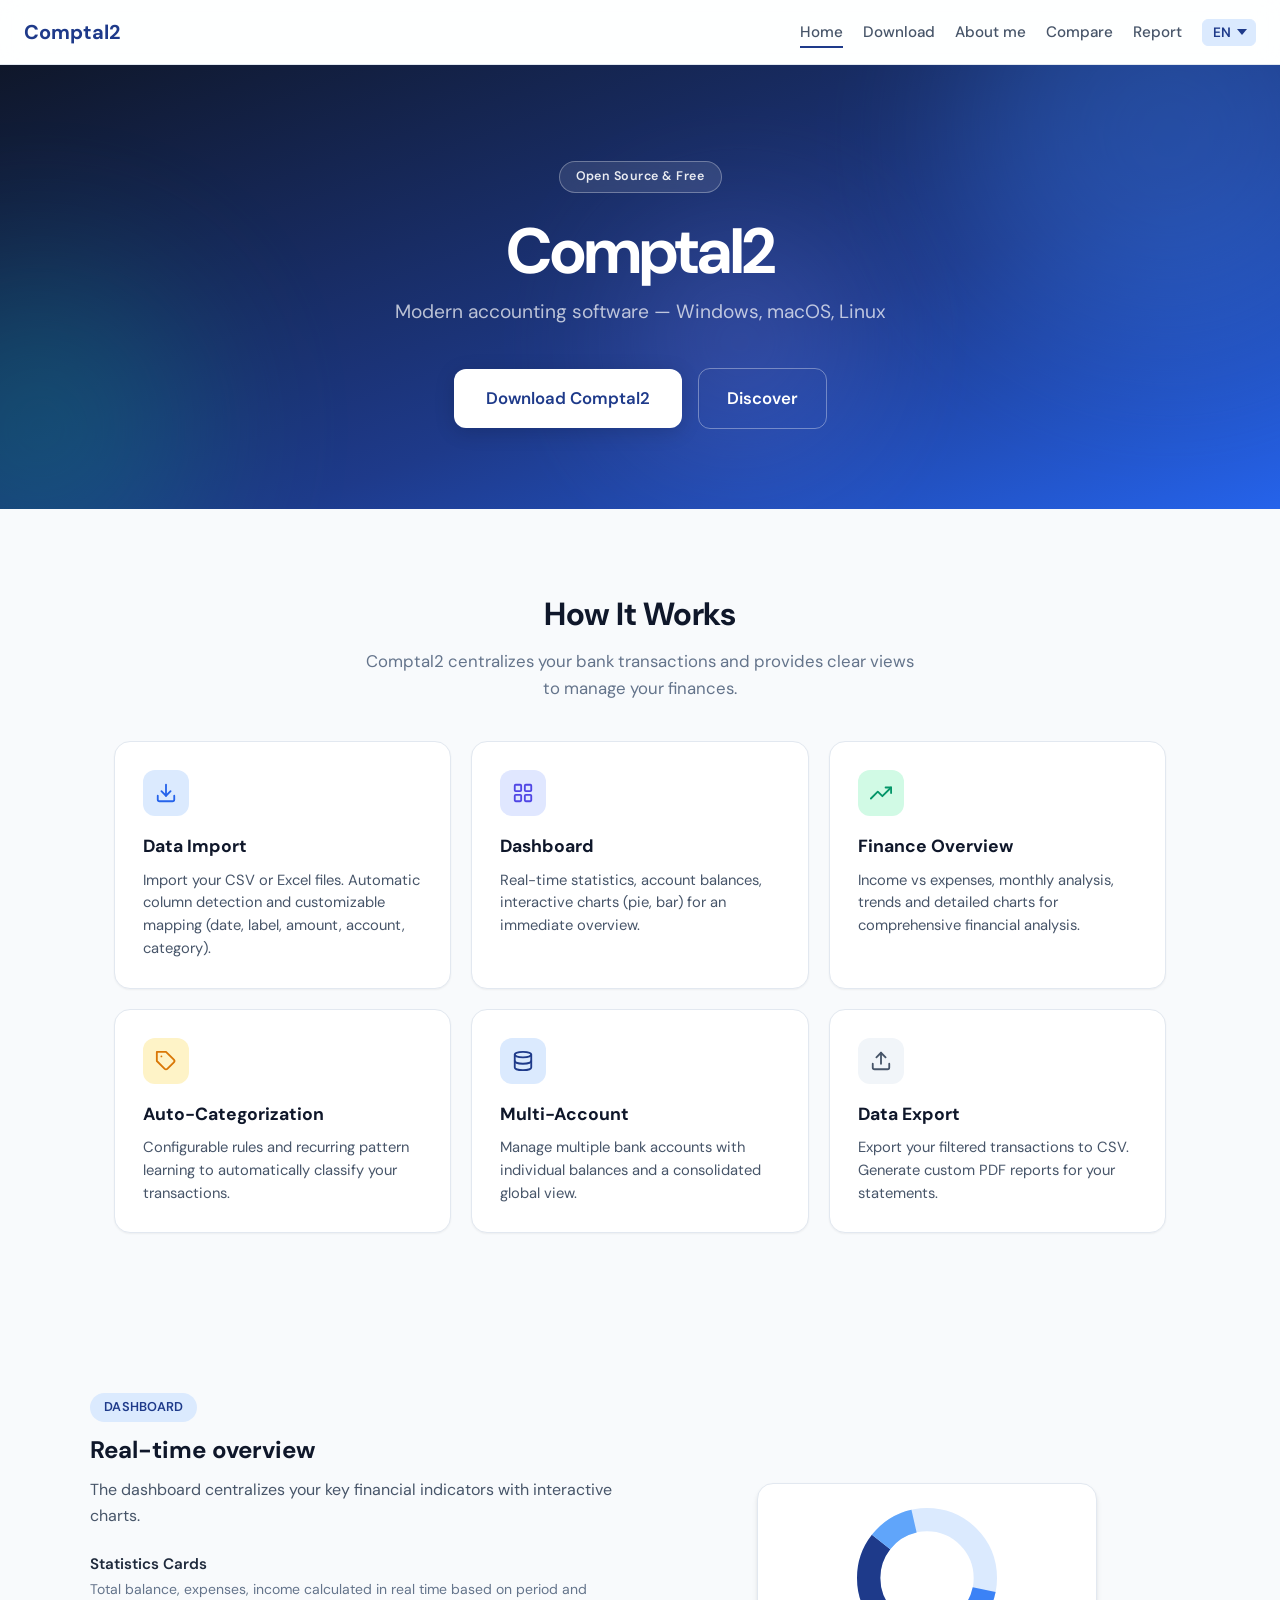
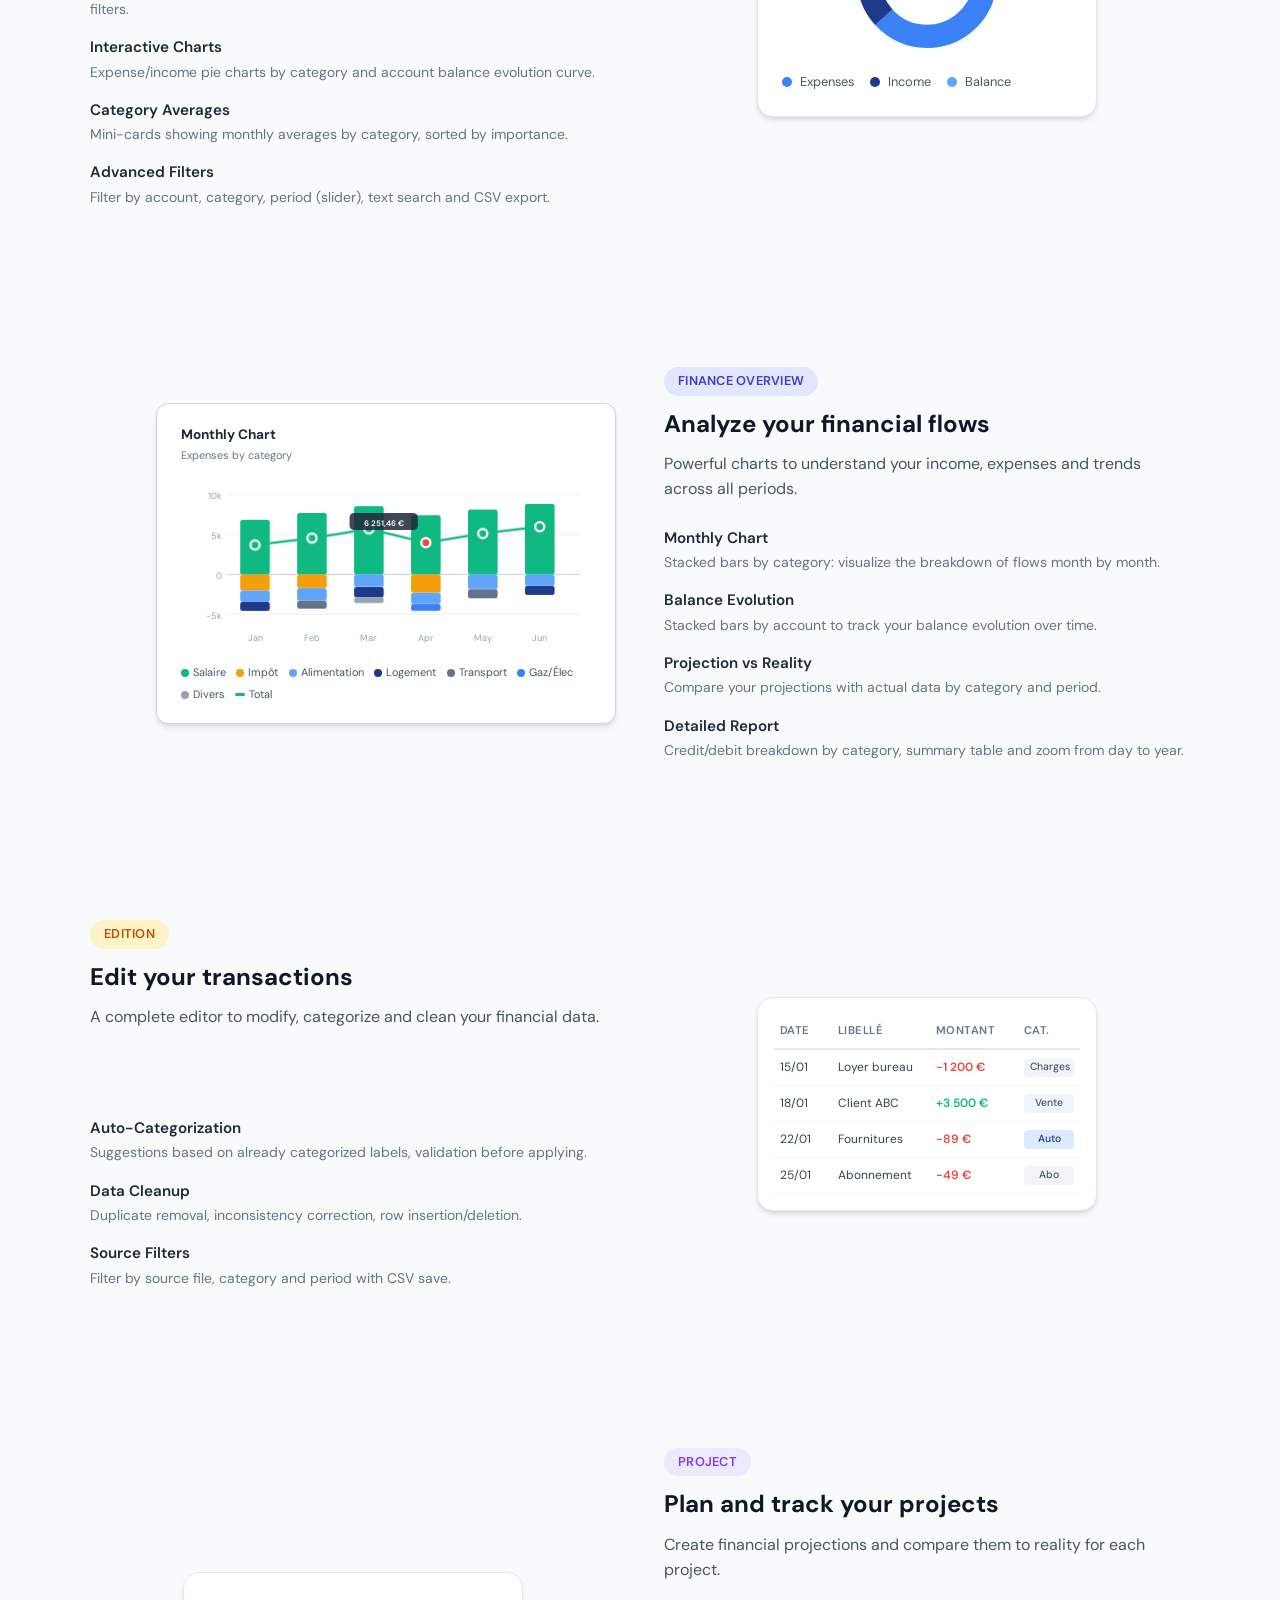
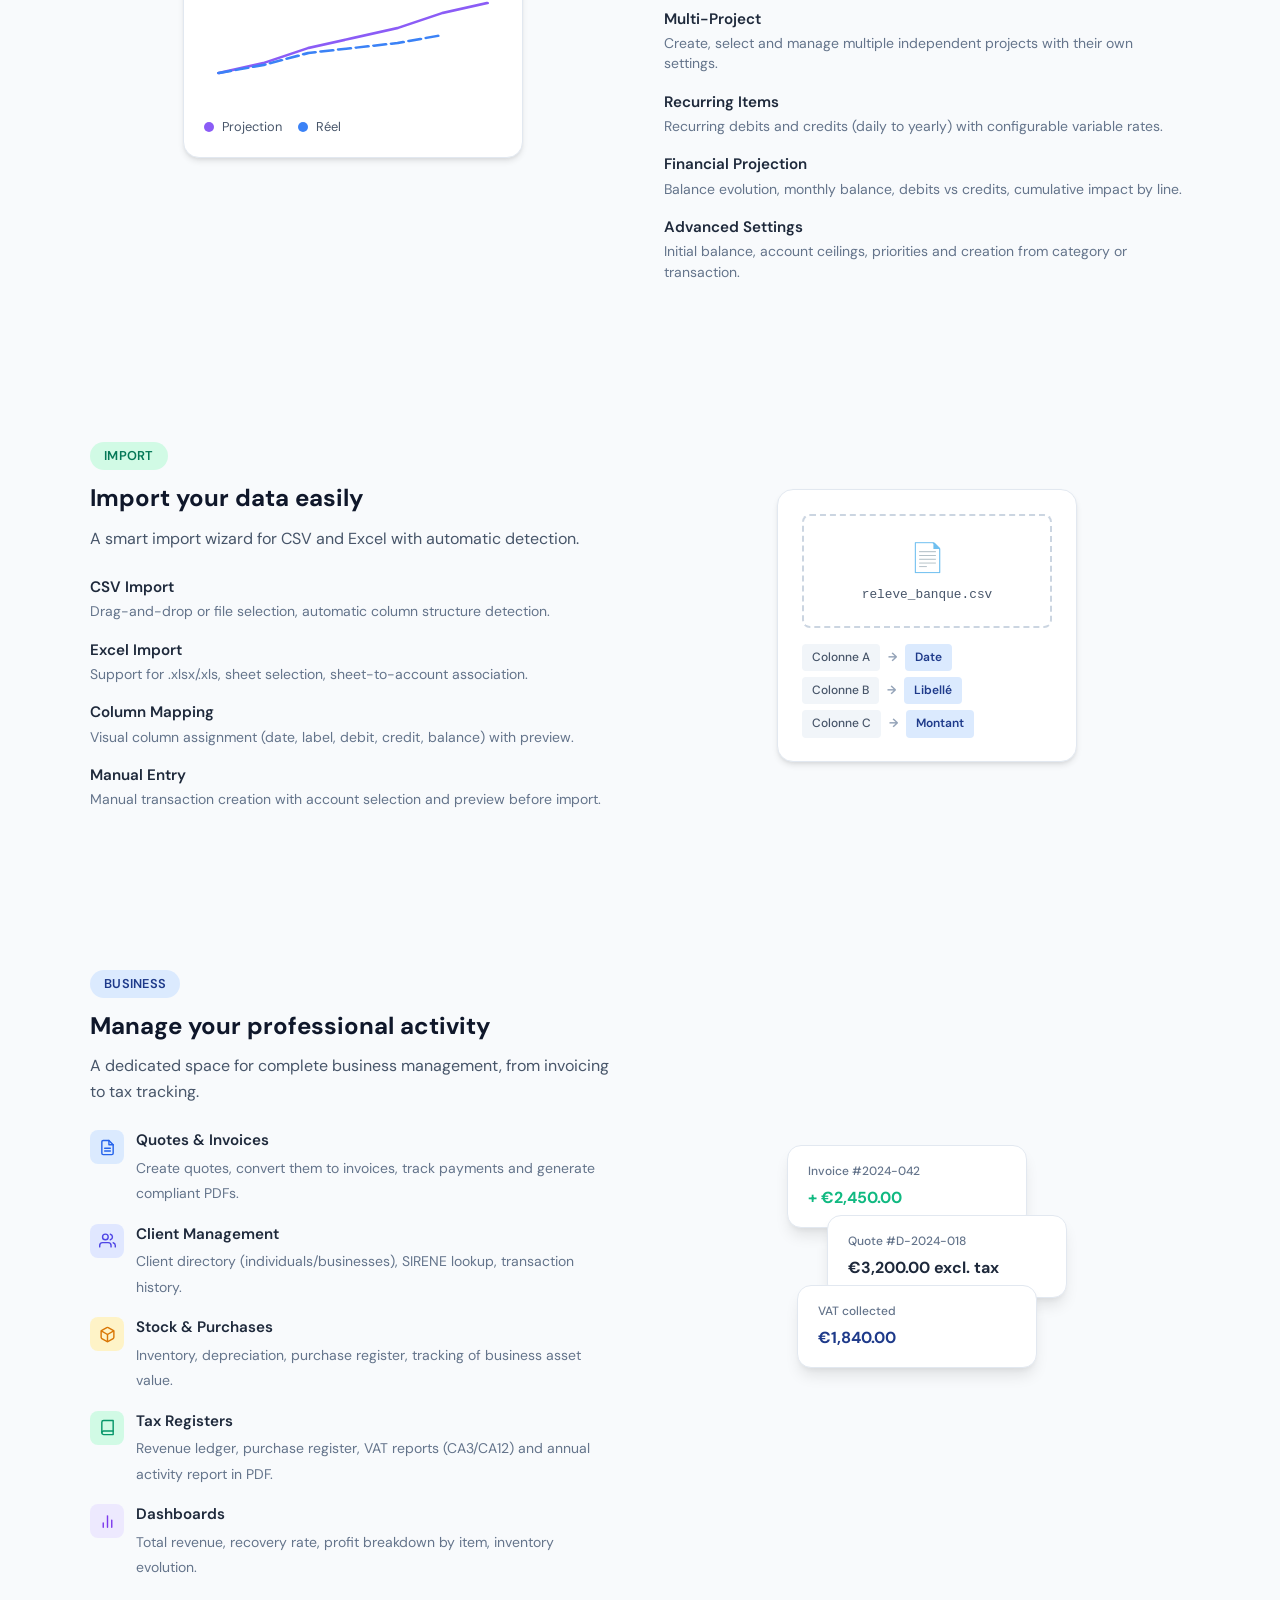
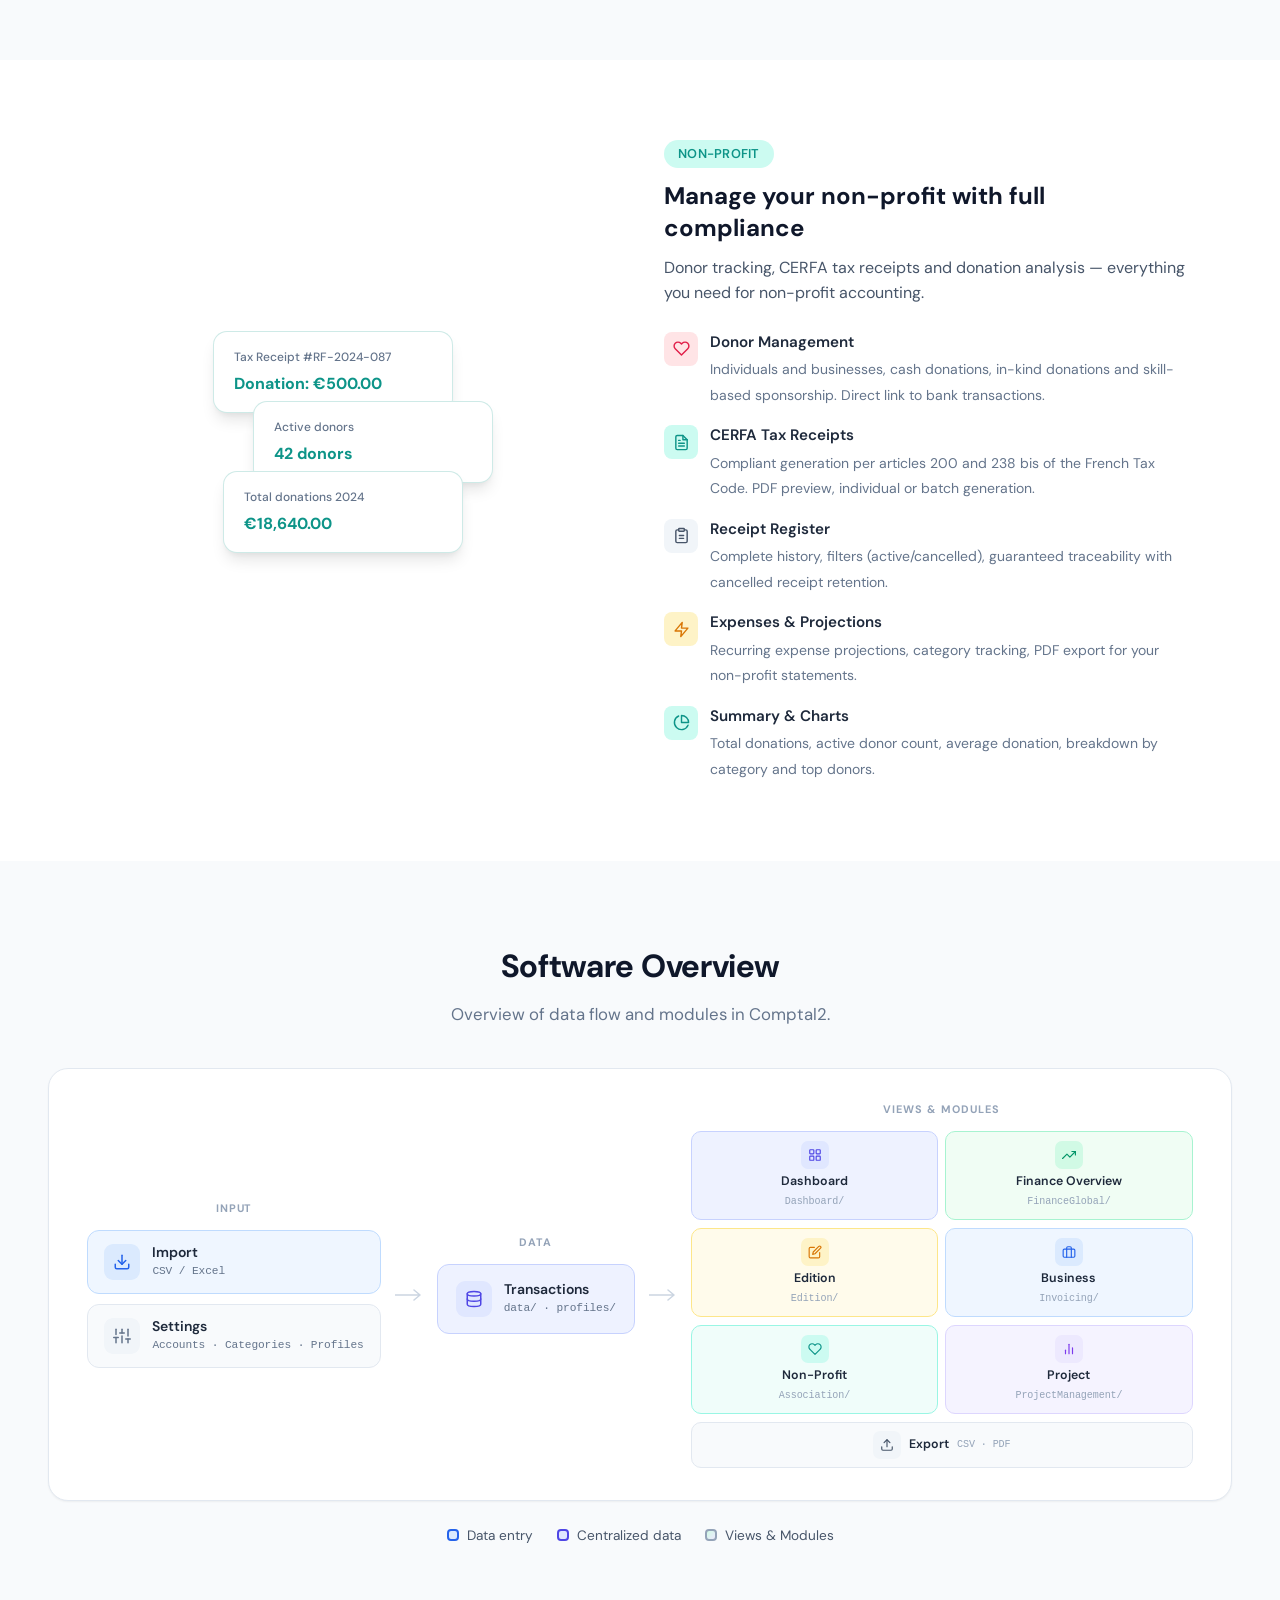
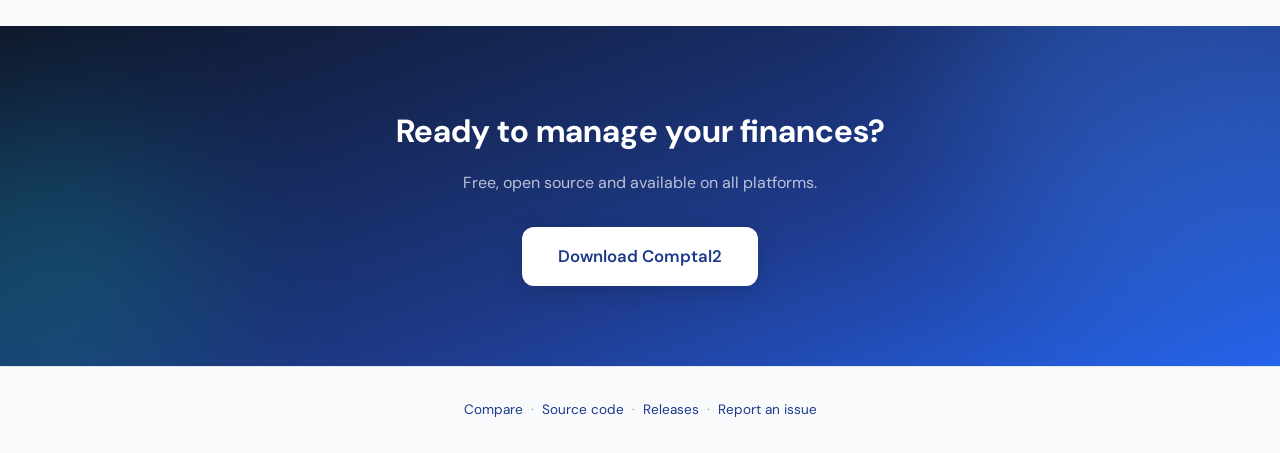
==== public/index.html @ 3d55c60c "Move static files to public/ and update config Relocate site static assets (HTML, JS, CSS, txt, xml," ====
<!DOCTYPE html>
<html lang="fr">
<head>
  <meta charset="UTF-8">
  <meta name="viewport" content="width=device-width, initial-scale=1.0">
  <title>Comptal2 — Logiciel de comptabilité moderne</title>
  <link rel="canonical" href="https://comptal2.org/">
  <meta property="og:url" content="https://comptal2.org/">
  <meta property="og:site_name" content="Comptal2">
  <meta property="og:title" content="Comptal2 — Logiciel de comptabilité moderne">
  <meta property="og:type" content="website">
  <meta property="og:locale" content="fr_FR">
  <meta name="description" content="Comptal2 — logiciel de comptabilité open source et gratuit pour Windows, macOS et Linux. Tableau de bord, import CSV, modules entreprise et associations.">
  <meta property="og:description" content="Comptal2 — logiciel de comptabilité open source et gratuit pour Windows, macOS et Linux. Tableau de bord, import CSV, entreprise, associations.">
  <meta name="twitter:card" content="summary">
  <meta name="twitter:title" content="Comptal2 — Logiciel de comptabilité moderne">
  <meta name="twitter:description" content="Comptal2 — logiciel de comptabilité open source et gratuit pour Windows, macOS et Linux.">
  <link rel="alternate" hreflang="fr" href="https://comptal2.org/">
  <link rel="alternate" hreflang="en" href="https://comptal2.org/">
  <link rel="alternate" hreflang="de" href="https://comptal2.org/">
  <link rel="alternate" hreflang="x-default" href="https://comptal2.org/">
  <link rel="preload" href="styles.css" as="style">
  <script type="application/ld+json">
  {
    "@context": "https://schema.org",
    "@type": "SoftwareApplication",
    "name": "Comptal2",
    "description": "Logiciel de comptabilité moderne pour Windows, macOS et Linux. Open source et gratuit.",
    "applicationCategory": "BusinessApplication",
    "operatingSystem": "Windows, macOS, Linux",
    "softwareVersion": "1.1.0",
    "url": "https://comptal2.org/",
    "downloadUrl": "https://comptal2.org/download.html",
    "license": "https://github.com/LeopaulV/Comptal2/blob/main/LICENSE",
    "codeRepository": "https://github.com/LeopaulV/Comptal2",
    "offers": {
      "@type": "Offer",
      "price": "0",
      "priceCurrency": "EUR"
    }
  }
  </script>
  <script src="site-config.js"></script>
  <link rel="preconnect" href="https://fonts.googleapis.com">
  <link rel="preconnect" href="https://fonts.gstatic.com" crossorigin>
  <link href="https://fonts.googleapis.com/css2?family=DM+Sans:wght@400;500;600;700&display=swap" rel="stylesheet">
  <link rel="stylesheet" href="styles.css">
</head>
<body>
  <!-- Nav -->
  <nav class="nav">
    <a href="index.html" class="nav__logo">Comptal2</a>
    <div class="nav__links">
      <a href="index.html" class="nav__link--active" data-i18n="nav.home">Accueil</a>
      <a href="download.html" data-i18n="nav.download">Télécharger</a>
      <a href="qui-je-suis.html" data-i18n="nav.about">Qui je suis</a>
      <a href="comparatif.html" data-i18n="nav.compare">Comparatif</a>
      <a href="signaler.html" data-i18n="nav.report">Signaler</a>
      <select id="lang-switcher" class="lang-switcher" aria-label="Language">
        <option value="fr">FR</option>
        <option value="en">EN</option>
        <option value="de">DE</option>
      </select>
    </div>
  </nav>

  <!-- Hero -->
  <header class="hero">
    <div class="hero__bg" aria-hidden="true">
      <div class="hero__orb hero__orb--1"></div>
      <div class="hero__orb hero__orb--2"></div>
      <div class="hero__orb hero__orb--3"></div>
    </div>
    <div class="hero__content reveal">
      <span class="hero__badge" data-i18n="hero.badge">Open Source & Gratuit</span>
      <h1 class="hero__title" data-i18n="hero.title">Comptal2</h1>
      <p class="hero__subtitle" data-i18n="hero.subtitle">Logiciel de comptabilité moderne — Windows, macOS, Linux</p>
      <div class="hero__actions">
        <a href="download.html" class="hero__cta" data-i18n="hero.cta">Télécharger Comptal2</a>
        <a href="#features" class="hero__cta-secondary" data-i18n="hero.discover">Découvrir</a>
      </div>
    </div>
  </header>

  <main>

    <!-- ============ Fonctionnalités principales ============ -->
    <section class="features" id="features">
      <h2 class="section-title reveal" data-i18n="features.title">Fonctionnement</h2>
      <p class="section-intro reveal" data-i18n="features.intro">Comptal2 centralise vos transactions bancaires et vous offre des vues claires pour piloter vos finances.</p>

      <div class="features__grid">
        <article class="feature-card reveal">
          <div class="feature-card__icon-wrap feature-card__icon-wrap--blue">
            <svg viewBox="0 0 24 24" fill="none" stroke="currentColor" stroke-width="2" stroke-linecap="round" stroke-linejoin="round"><path d="M21 15v4a2 2 0 0 1-2 2H5a2 2 0 0 1-2-2v-4"/><polyline points="7 10 12 15 17 10"/><line x1="12" y1="15" x2="12" y2="3"/></svg>
          </div>
          <h3 class="feature-card__title" data-i18n="features.import.title">Import de données</h3>
          <p class="feature-card__desc" data-i18n="features.import.desc">Importez vos fichiers CSV ou Excel. Détection automatique des colonnes et mapping personnalisable (date, libellé, montant, compte, catégorie).</p>
        </article>
        <article class="feature-card reveal">
          <div class="feature-card__icon-wrap feature-card__icon-wrap--indigo">
            <svg viewBox="0 0 24 24" fill="none" stroke="currentColor" stroke-width="2" stroke-linecap="round" stroke-linejoin="round"><rect x="3" y="3" width="7" height="7" rx="1"/><rect x="14" y="3" width="7" height="7" rx="1"/><rect x="14" y="14" width="7" height="7" rx="1"/><rect x="3" y="14" width="7" height="7" rx="1"/></svg>
          </div>
          <h3 class="feature-card__title" data-i18n="features.dashboard.title">Tableau de bord</h3>
          <p class="feature-card__desc" data-i18n="features.dashboard.desc">Statistiques en temps réel, soldes par compte, graphiques interactifs (camemberts, barres) pour une vue d'ensemble immédiate.</p>
        </article>
        <article class="feature-card reveal">
          <div class="feature-card__icon-wrap feature-card__icon-wrap--emerald">
            <svg viewBox="0 0 24 24" fill="none" stroke="currentColor" stroke-width="2" stroke-linecap="round" stroke-linejoin="round"><polyline points="23 6 13.5 15.5 8.5 10.5 1 18"/><polyline points="17 6 23 6 23 12"/></svg>
          </div>
          <h3 class="feature-card__title" data-i18n="features.finance.title">Finance global</h3>
          <p class="feature-card__desc" data-i18n="features.finance.desc">Revenus vs dépenses, analyses mensuelles, tendances et graphiques détaillés pour une analyse complète de vos finances.</p>
        </article>
        <article class="feature-card reveal">
          <div class="feature-card__icon-wrap feature-card__icon-wrap--amber">
            <svg viewBox="0 0 24 24" fill="none" stroke="currentColor" stroke-width="2" stroke-linecap="round" stroke-linejoin="round"><path d="M20.59 13.41l-7.17 7.17a2 2 0 0 1-2.83 0L2 12V2h10l8.59 8.59a2 2 0 0 1 0 2.82z"/><line x1="7" y1="7" x2="7.01" y2="7"/></svg>
          </div>
          <h3 class="feature-card__title" data-i18n="features.categorization.title">Catégorisation automatique</h3>
          <p class="feature-card__desc" data-i18n="features.categorization.desc">Règles configurables et apprentissage des patterns récurrents pour classer vos transactions automatiquement.</p>
        </article>
        <article class="feature-card reveal">
          <div class="feature-card__icon-wrap feature-card__icon-wrap--navy">
            <svg viewBox="0 0 24 24" fill="none" stroke="currentColor" stroke-width="2" stroke-linecap="round" stroke-linejoin="round"><ellipse cx="12" cy="5" rx="9" ry="3"/><path d="M21 12c0 1.66-4 3-9 3s-9-1.34-9-3"/><path d="M3 5v14c0 1.66 4 3 9 3s9-1.34 9-3V5"/></svg>
          </div>
          <h3 class="feature-card__title" data-i18n="features.multiAccount.title">Multi-comptes</h3>
          <p class="feature-card__desc" data-i18n="features.multiAccount.desc">Gérez plusieurs comptes bancaires avec soldes individuels et vue consolidée globale.</p>
        </article>
        <article class="feature-card reveal">
          <div class="feature-card__icon-wrap feature-card__icon-wrap--slate">
            <svg viewBox="0 0 24 24" fill="none" stroke="currentColor" stroke-width="2" stroke-linecap="round" stroke-linejoin="round"><path d="M21 15v4a2 2 0 0 1-2 2H5a2 2 0 0 1-2-2v-4"/><polyline points="17 8 12 3 7 8"/><line x1="12" y1="3" x2="12" y2="15"/></svg>
          </div>
          <h3 class="feature-card__title" data-i18n="features.export.title">Export de données</h3>
          <p class="feature-card__desc" data-i18n="features.export.desc">Exportez vos transactions filtrées au format CSV. Générez des rapports PDF personnalisés pour vos bilans.</p>
        </article>
      </div>
    </section>

    <!-- ============ Dashboard ============ -->
    <section class="detail-section detail-section--alt" id="dashboard">
      <div class="detail__container reveal">
        <div class="detail__text">
          <span class="detail__badge" data-i18n="detail.dashboard.badge">Tableau de bord</span>
          <h2 class="detail__title" data-i18n="detail.dashboard.title">Vue d'ensemble en temps réel</h2>
          <p class="detail__desc" data-i18n="detail.dashboard.desc">Le tableau de bord centralise vos indicateurs financiers clés avec des graphiques interactifs.</p>
          <div class="detail__features">
            <div class="detail__feat reveal-left">
              <strong data-i18n="detail.dashboard.f1.title">Cartes de statistiques</strong>
              <span data-i18n="detail.dashboard.f1.desc">Solde total, dépenses, revenus calculés en temps réel selon la période et les filtres.</span>
            </div>
            <div class="detail__feat reveal-left">
              <strong data-i18n="detail.dashboard.f2.title">Graphiques interactifs</strong>
              <span data-i18n="detail.dashboard.f2.desc">Camemberts dépenses/revenus par catégorie et courbe d'évolution des soldes par compte.</span>
            </div>
            <div class="detail__feat reveal-left">
              <strong data-i18n="detail.dashboard.f3.title">Moyennes par catégorie</strong>
              <span data-i18n="detail.dashboard.f3.desc">Mini-cartes affichant les moyennes mensuelles par catégorie, triées par importance.</span>
            </div>
            <div class="detail__feat reveal-left">
              <strong data-i18n="detail.dashboard.f4.title">Filtres avancés</strong>
              <span data-i18n="detail.dashboard.f4.desc">Filtrage par compte, catégorie, période (slider), recherche textuelle et export CSV.</span>
            </div>
          </div>
        </div>
        <div class="detail__visual">
          <div class="chart-mock chart-mock--pie">
            <svg viewBox="0 0 120 120" class="chart-mock__svg">
              <circle cx="60" cy="60" r="50" fill="none" stroke="#dbeafe" stroke-width="20"/>
              <circle cx="60" cy="60" r="50" fill="none" stroke="#3b82f6" stroke-width="20" stroke-dasharray="110 204" stroke-dashoffset="-10" class="chart-ring chart-ring--1"/>
              <circle cx="60" cy="60" r="50" fill="none" stroke="#1e3a8a" stroke-width="20" stroke-dasharray="70 244" stroke-dashoffset="-120" class="chart-ring chart-ring--2"/>
              <circle cx="60" cy="60" r="50" fill="none" stroke="#60a5fa" stroke-width="20" stroke-dasharray="34 280" stroke-dashoffset="-190" class="chart-ring chart-ring--3"/>
            </svg>
            <div class="chart-mock__legend">
              <span class="chart-dot" style="background:#3b82f6"></span><span data-i18n="chart.expenses">Dépenses</span>
              <span class="chart-dot" style="background:#1e3a8a"></span><span data-i18n="chart.income">Revenus</span>
              <span class="chart-dot" style="background:#60a5fa"></span><span data-i18n="chart.balance">Solde</span>
            </div>
          </div>
        </div>
      </div>
    </section>

    <!-- ============ Finance Global ============ -->
    <section class="detail-section" id="finance">
      <div class="detail__container detail__container--reverse reveal">
        <div class="detail__text">
          <span class="detail__badge detail__badge--indigo" data-i18n="detail.finance.badge">Finance Global</span>
          <h2 class="detail__title" data-i18n="detail.finance.title">Analysez vos flux financiers</h2>
          <p class="detail__desc" data-i18n="detail.finance.desc">Des graphiques puissants pour comprendre vos revenus, dépenses et tendances sur toutes les périodes.</p>
          <div class="detail__features">
            <div class="detail__feat reveal-right">
              <strong data-i18n="detail.finance.f1.title">Graphique mensuel</strong>
              <span data-i18n="detail.finance.f1.desc">Barres empilées par catégorie : visualisez la répartition des flux mois par mois.</span>
            </div>
            <div class="detail__feat reveal-right">
              <strong data-i18n="detail.finance.f2.title">Évolution des soldes</strong>
              <span data-i18n="detail.finance.f2.desc">Barres empilées par compte pour suivre l'évolution de vos soldes dans le temps.</span>
            </div>
            <div class="detail__feat reveal-right">
              <strong data-i18n="detail.finance.f3.title">Projection vs réalité</strong>
              <span data-i18n="detail.finance.f3.desc">Comparez vos projections avec les données réelles par catégorie et par période.</span>
            </div>
            <div class="detail__feat reveal-right">
              <strong data-i18n="detail.finance.f4.title">Bilan détaillé</strong>
              <span data-i18n="detail.finance.f4.desc">Répartition crédits/débits par catégorie, tableau récapitulatif et zoom jour à année.</span>
            </div>
          </div>
        </div>
        <div class="detail__visual detail__visual--finance">

          <!-- 1. Graphique mensuel (principal) — tout en SVG -->
          <div class="finchart finchart--main">
            <div class="finchart__header">
              <span class="finchart__title" data-i18n="detail.finance.chartMonthly">Graphique mensuel</span>
              <span class="finchart__sub" data-i18n="detail.finance.chartMonthlySub">Dépenses par catégorie</span>
            </div>
            <svg class="finchart__svg" viewBox="0 0 360 160" preserveAspectRatio="xMidYMid meet">
              <!-- Grid -->
              <line x1="40" y1="20" x2="350" y2="20" stroke="#e2e8f0" stroke-width=".5"/>
              <line x1="40" y1="55" x2="350" y2="55" stroke="#e2e8f0" stroke-width=".5"/>
              <line x1="40" y1="90" x2="350" y2="90" stroke="#cbd5e1" stroke-width="1"/>
              <line x1="40" y1="125" x2="350" y2="125" stroke="#e2e8f0" stroke-width=".5"/>
              <!-- Y labels -->
              <text x="36" y="24" text-anchor="end" class="finchart__axislabel">10k</text>
              <text x="36" y="59" text-anchor="end" class="finchart__axislabel">5k</text>
              <text x="36" y="94" text-anchor="end" class="finchart__axislabel">0</text>
              <text x="36" y="129" text-anchor="end" class="finchart__axislabel">-5k</text>
              <!-- Jan : Salaire + / Impôt, Alim, Logement - -->
              <rect class="finchart__bar" x="52" y="42" width="26" height="48" rx="2" fill="#10b981"/>
              <rect class="finchart__bar" x="52" y="90" width="26" height="14" rx="2" fill="#f59e0b"/>
              <rect class="finchart__bar" x="52" y="104" width="26" height="10" rx="2" fill="#60a5fa"/>
              <rect class="finchart__bar" x="52" y="114" width="26" height="8" rx="2" fill="#1e3a8a"/>
              <!-- Fév -->
              <rect class="finchart__bar" x="102" y="36" width="26" height="54" rx="2" fill="#10b981"/>
              <rect class="finchart__bar" x="102" y="90" width="26" height="12" rx="2" fill="#f59e0b"/>
              <rect class="finchart__bar" x="102" y="102" width="26" height="11" rx="2" fill="#60a5fa"/>
              <rect class="finchart__bar" x="102" y="113" width="26" height="7" rx="2" fill="#64748b"/>
              <!-- Mar -->
              <rect class="finchart__bar" x="152" y="30" width="26" height="60" rx="2" fill="#10b981"/>
              <rect class="finchart__bar" x="152" y="90" width="26" height="11" rx="2" fill="#60a5fa"/>
              <rect class="finchart__bar" x="152" y="101" width="26" height="9" rx="2" fill="#1e3a8a"/>
              <rect class="finchart__bar" x="152" y="110" width="26" height="5" rx="2" fill="#94a3b8"/>
              <!-- Avr -->
              <rect class="finchart__bar" x="202" y="38" width="26" height="52" rx="2" fill="#10b981"/>
              <rect class="finchart__bar" x="202" y="90" width="26" height="16" rx="2" fill="#f59e0b"/>
              <rect class="finchart__bar" x="202" y="106" width="26" height="10" rx="2" fill="#60a5fa"/>
              <rect class="finchart__bar" x="202" y="116" width="26" height="6" rx="2" fill="#3b82f6"/>
              <!-- Mai -->
              <rect class="finchart__bar" x="252" y="33" width="26" height="57" rx="2" fill="#10b981"/>
              <rect class="finchart__bar" x="252" y="90" width="26" height="13" rx="2" fill="#60a5fa"/>
              <rect class="finchart__bar" x="252" y="103" width="26" height="8" rx="2" fill="#64748b"/>
              <!-- Juin -->
              <rect class="finchart__bar" x="302" y="28" width="26" height="62" rx="2" fill="#10b981"/>
              <rect class="finchart__bar" x="302" y="90" width="26" height="10" rx="2" fill="#60a5fa"/>
              <rect class="finchart__bar" x="302" y="100" width="26" height="8" rx="2" fill="#1e3a8a"/>
              <!-- Total line -->
              <polyline class="finchart__total-line" points="65,64 115,58 165,50 215,62 265,54 315,48"/>
              <circle class="finchart__dot" cx="65" cy="64" r="4" fill="#10b981" stroke="#fff" stroke-width="2"/>
              <circle class="finchart__dot" cx="115" cy="58" r="4" fill="#10b981" stroke="#fff" stroke-width="2"/>
              <circle class="finchart__dot" cx="165" cy="50" r="4" fill="#10b981" stroke="#fff" stroke-width="2"/>
              <circle class="finchart__dot" cx="215" cy="62" r="4" fill="#ef4444" stroke="#fff" stroke-width="2"/>
              <circle class="finchart__dot" cx="265" cy="54" r="4" fill="#10b981" stroke="#fff" stroke-width="2"/>
              <circle class="finchart__dot" cx="315" cy="48" r="4" fill="#10b981" stroke="#fff" stroke-width="2"/>
              <!-- Tooltip mock -->
              <rect x="148" y="36" width="60" height="15" rx="4" fill="#1e293b" opacity=".85"/>
              <text x="178" y="47" text-anchor="middle" fill="#fff" font-size="7" font-weight="600">6 251,46 €</text>
              <!-- X labels -->
              <text x="65"  y="148" text-anchor="middle" class="finchart__axislabel" data-i18n="chart.jan">Jan</text>
              <text x="115" y="148" text-anchor="middle" class="finchart__axislabel" data-i18n="chart.feb">Fév</text>
              <text x="165" y="148" text-anchor="middle" class="finchart__axislabel" data-i18n="chart.mar">Mar</text>
              <text x="215" y="148" text-anchor="middle" class="finchart__axislabel" data-i18n="chart.apr">Avr</text>
              <text x="265" y="148" text-anchor="middle" class="finchart__axislabel" data-i18n="chart.may">Mai</text>
              <text x="315" y="148" text-anchor="middle" class="finchart__axislabel" data-i18n="chart.jun">Juin</text>
            </svg>
            <div class="finchart__legend">
              <div class="finchart__legend-item"><span class="finchart__swatch" style="background:#10b981"></span>Salaire</div>
              <div class="finchart__legend-item"><span class="finchart__swatch" style="background:#f59e0b"></span>Impôt</div>
              <div class="finchart__legend-item"><span class="finchart__swatch" style="background:#60a5fa"></span>Alimentation</div>
              <div class="finchart__legend-item"><span class="finchart__swatch" style="background:#1e3a8a"></span>Logement</div>
              <div class="finchart__legend-item"><span class="finchart__swatch" style="background:#64748b"></span>Transport</div>
              <div class="finchart__legend-item"><span class="finchart__swatch" style="background:#3b82f6"></span>Gaz/Élec</div>
              <div class="finchart__legend-item"><span class="finchart__swatch" style="background:#94a3b8"></span>Divers</div>
              <div class="finchart__legend-item"><span class="finchart__swatch finchart__swatch--line"></span>Total</div>
            </div>
          </div>


        </div>
      </div>
    </section>

    <!-- ============ Édition ============ -->
    <section class="detail-section detail-section--alt" id="edition">
      <div class="detail__container reveal">
        <div class="detail__text">
          <span class="detail__badge detail__badge--amber" data-i18n="detail.edition.badge">Édition</span>
          <h2 class="detail__title" data-i18n="detail.edition.title">Éditez vos transactions</h2>
          <p class="detail__desc" data-i18n="detail.edition.desc">Un éditeur complet pour modifier, catégoriser et nettoyer vos données financières.</p>
          <div class="detail__features">
            <div class="detail__feat reveal-left">
              <strong data-i18n="detail.edition.f1.title">Tableau éditable</strong>
              <span data-i18n="detail.edition.f1.desc">Édition inline (date, libellé, débit, crédit, solde, catégorie) avec autocomplétion.</span>
            </div>
            <div class="detail__feat reveal-left">
              <strong data-i18n="detail.edition.f2.title">Auto-catégorisation</strong>
              <span data-i18n="detail.edition.f2.desc">Suggestions basées sur les libellés déjà catégorisés, validation avant application.</span>
            </div>
            <div class="detail__feat reveal-left">
              <strong data-i18n="detail.edition.f3.title">Nettoyage des données</strong>
              <span data-i18n="detail.edition.f3.desc">Suppression de doublons, correction des incohérences, insertion/suppression de lignes.</span>
            </div>
            <div class="detail__feat reveal-left">
              <strong data-i18n="detail.edition.f4.title">Filtres par source</strong>
              <span data-i18n="detail.edition.f4.desc">Filtrage par fichier source, par catégorie et par période avec sauvegarde CSV.</span>
            </div>
          </div>
        </div>
        <div class="detail__visual">
          <div class="chart-mock chart-mock--table">
            <div class="mock-table">
              <div class="mock-table__row mock-table__row--header">
                <span>Date</span><span>Libellé</span><span>Montant</span><span>Cat.</span>
              </div>
              <div class="mock-table__row"><span>15/01</span><span>Loyer bureau</span><span class="mock-amount--red">-1 200 €</span><span class="mock-cat">Charges</span></div>
              <div class="mock-table__row"><span>18/01</span><span>Client ABC</span><span class="mock-amount--green">+3 500 €</span><span class="mock-cat">Vente</span></div>
              <div class="mock-table__row"><span>22/01</span><span>Fournitures</span><span class="mock-amount--red">-89 €</span><span class="mock-cat mock-cat--auto">Auto</span></div>
              <div class="mock-table__row"><span>25/01</span><span>Abonnement</span><span class="mock-amount--red">-49 €</span><span class="mock-cat">Abo</span></div>
            </div>
          </div>
        </div>
      </div>
    </section>

    <!-- ============ Projet ============ -->
    <section class="detail-section" id="projet">
      <div class="detail__container detail__container--reverse reveal">
        <div class="detail__text">
          <span class="detail__badge detail__badge--violet" data-i18n="detail.projet.badge">Projet</span>
          <h2 class="detail__title" data-i18n="detail.projet.title">Planifiez et suivez vos projets</h2>
          <p class="detail__desc" data-i18n="detail.projet.desc">Créez des projections financières et comparez-les à la réalité pour chaque projet.</p>
          <div class="detail__features">
            <div class="detail__feat reveal-right">
              <strong data-i18n="detail.projet.f1.title">Multi-projets</strong>
              <span data-i18n="detail.projet.f1.desc">Créez, sélectionnez et gérez plusieurs projets indépendants avec leurs paramètres.</span>
            </div>
            <div class="detail__feat reveal-right">
              <strong data-i18n="detail.projet.f2.title">Abonnements récurrents</strong>
              <span data-i18n="detail.projet.f2.desc">Débits et crédits récurrents (journalier à annuel) avec taux variables configurables.</span>
            </div>
            <div class="detail__feat reveal-right">
              <strong data-i18n="detail.projet.f3.title">Projection financière</strong>
              <span data-i18n="detail.projet.f3.desc">Évolution du solde, solde mensuel, débits vs crédits, impact cumulé par ligne.</span>
            </div>
            <div class="detail__feat reveal-right">
              <strong data-i18n="detail.projet.f4.title">Configuration avancée</strong>
              <span data-i18n="detail.projet.f4.desc">Solde initial, plafonds de compte, priorités et création depuis catégorie ou transaction.</span>
            </div>
          </div>
        </div>
        <div class="detail__visual">
          <div class="chart-mock chart-mock--line">
            <svg viewBox="0 0 200 100" class="line-chart__svg" preserveAspectRatio="none">
              <polyline class="line-chart__line line-chart__line--projected" points="10,80 40,70 70,55 100,45 130,35 160,20 190,10"/>
              <polyline class="line-chart__line line-chart__line--real" points="10,80 40,72 70,60 100,55 130,50 160,42"/>
            </svg>
            <div class="chart-mock__legend">
              <span class="chart-dot" style="background:#8b5cf6"></span><span>Projection</span>
              <span class="chart-dot" style="background:#3b82f6"></span><span>Réel</span>
            </div>
          </div>
        </div>
      </div>
    </section>

    <!-- ============ Importation ============ -->
    <section class="detail-section detail-section--alt" id="import">
      <div class="detail__container reveal">
        <div class="detail__text">
          <span class="detail__badge detail__badge--emerald" data-i18n="detail.import.badge">Importation</span>
          <h2 class="detail__title" data-i18n="detail.import.title">Importez vos données facilement</h2>
          <p class="detail__desc" data-i18n="detail.import.desc">Un assistant d'import intelligent pour CSV et Excel avec détection automatique.</p>
          <div class="detail__features">
            <div class="detail__feat reveal-left">
              <strong data-i18n="detail.import.f1.title">Import CSV</strong>
              <span data-i18n="detail.import.f1.desc">Glisser-déposer ou sélection de fichier, détection automatique de la structure des colonnes.</span>
            </div>
            <div class="detail__feat reveal-left">
              <strong data-i18n="detail.import.f2.title">Import Excel</strong>
              <span data-i18n="detail.import.f2.desc">Support .xlsx/.xls, sélection de feuilles, association d'une feuille à un compte.</span>
            </div>
            <div class="detail__feat reveal-left">
              <strong data-i18n="detail.import.f3.title">Mapping des colonnes</strong>
              <span data-i18n="detail.import.f3.desc">Assignation visuelle des colonnes (date, libellé, débit, crédit, solde) avec aperçu.</span>
            </div>
            <div class="detail__feat reveal-left">
              <strong data-i18n="detail.import.f4.title">Saisie manuelle</strong>
              <span data-i18n="detail.import.f4.desc">Création manuelle de transactions avec choix du compte et prévisualisation avant import.</span>
            </div>
          </div>
        </div>
        <div class="detail__visual">
          <div class="chart-mock chart-mock--import">
            <div class="import-mock">
              <div class="import-mock__dropzone">
                <span class="import-mock__icon">📄</span>
                <span class="import-mock__text">releve_banque.csv</span>
              </div>
              <div class="import-mock__mapping">
                <div class="import-mock__col"><span class="import-mock__col-from">Colonne A</span><span class="import-mock__col-arrow">→</span><span class="import-mock__col-to">Date</span></div>
                <div class="import-mock__col"><span class="import-mock__col-from">Colonne B</span><span class="import-mock__col-arrow">→</span><span class="import-mock__col-to">Libellé</span></div>
                <div class="import-mock__col"><span class="import-mock__col-from">Colonne C</span><span class="import-mock__col-arrow">→</span><span class="import-mock__col-to">Montant</span></div>
              </div>
            </div>
          </div>
        </div>
      </div>
    </section>

    <!-- ============ Entreprise ============ -->
    <section class="showcase showcase--entreprise" id="entreprise">
      <div class="showcase__container reveal">
        <div class="showcase__text">
          <span class="showcase__badge" data-i18n="entreprise.badge">Entreprise</span>
          <h2 class="showcase__title" data-i18n="entreprise.title">Pilotez votre activité professionnelle</h2>
          <p class="showcase__desc" data-i18n="entreprise.desc">Un espace dédié à la gestion complète de votre entreprise, de la facturation au suivi fiscal.</p>
          <ul class="showcase__list">
            <li class="showcase__item reveal-left">
              <div class="showcase__item-icon-wrap showcase__item-icon-wrap--blue">
                <svg viewBox="0 0 24 24" fill="none" stroke="currentColor" stroke-width="2" stroke-linecap="round" stroke-linejoin="round"><path d="M14 2H6a2 2 0 0 0-2 2v16a2 2 0 0 0 2 2h12a2 2 0 0 0 2-2V8z"/><polyline points="14 2 14 8 20 8"/><line x1="16" y1="13" x2="8" y2="13"/><line x1="16" y1="17" x2="8" y2="17"/></svg>
              </div>
              <div><strong data-i18n="entreprise.invoices.title">Devis et factures</strong><span data-i18n="entreprise.invoices.desc">Créez des devis, convertissez-les en factures, suivez les paiements et générez des PDF conformes.</span></div>
            </li>
            <li class="showcase__item reveal-left">
              <div class="showcase__item-icon-wrap showcase__item-icon-wrap--indigo">
                <svg viewBox="0 0 24 24" fill="none" stroke="currentColor" stroke-width="2" stroke-linecap="round" stroke-linejoin="round"><path d="M17 21v-2a4 4 0 0 0-4-4H5a4 4 0 0 0-4 4v2"/><circle cx="9" cy="7" r="4"/><path d="M23 21v-2a4 4 0 0 0-3-3.87"/><path d="M16 3.13a4 4 0 0 1 0 7.75"/></svg>
              </div>
              <div><strong data-i18n="entreprise.clients.title">Gestion clients</strong><span data-i18n="entreprise.clients.desc">Répertoire de clients (particuliers/entreprises), recherche SIRENE, historique des transactions.</span></div>
            </li>
            <li class="showcase__item reveal-left">
              <div class="showcase__item-icon-wrap showcase__item-icon-wrap--amber">
                <svg viewBox="0 0 24 24" fill="none" stroke="currentColor" stroke-width="2" stroke-linecap="round" stroke-linejoin="round"><path d="M21 16V8a2 2 0 0 0-1-1.73l-7-4a2 2 0 0 0-2 0l-7 4A2 2 0 0 0 3 8v8a2 2 0 0 0 1 1.73l7 4a2 2 0 0 0 2 0l7-4A2 2 0 0 0 21 16z"/><polyline points="3.27 6.96 12 12.01 20.73 6.96"/><line x1="12" y1="22.08" x2="12" y2="12"/></svg>
              </div>
              <div><strong data-i18n="entreprise.stock.title">Stock et achats</strong><span data-i18n="entreprise.stock.desc">Inventaire, amortissements, registre d'achats, suivi de la valeur patrimoniale de l'entreprise.</span></div>
            </li>
            <li class="showcase__item reveal-left">
              <div class="showcase__item-icon-wrap showcase__item-icon-wrap--emerald">
                <svg viewBox="0 0 24 24" fill="none" stroke="currentColor" stroke-width="2" stroke-linecap="round" stroke-linejoin="round"><path d="M4 19.5A2.5 2.5 0 0 1 6.5 17H20"/><path d="M6.5 2H20v20H6.5A2.5 2.5 0 0 1 4 19.5v-15A2.5 2.5 0 0 1 6.5 2z"/></svg>
              </div>
              <div><strong data-i18n="entreprise.registre.title">Registres fiscaux</strong><span data-i18n="entreprise.registre.desc">Livre des recettes, registre des achats, rapports TVA (CA3/CA12) et rapport d'activité annuel en PDF.</span></div>
            </li>
            <li class="showcase__item reveal-left">
              <div class="showcase__item-icon-wrap showcase__item-icon-wrap--violet">
                <svg viewBox="0 0 24 24" fill="none" stroke="currentColor" stroke-width="2" stroke-linecap="round" stroke-linejoin="round"><line x1="18" y1="20" x2="18" y2="10"/><line x1="12" y1="20" x2="12" y2="4"/><line x1="6" y1="20" x2="6" y2="14"/></svg>
              </div>
              <div><strong data-i18n="entreprise.stats.title">Tableaux de bord</strong><span data-i18n="entreprise.stats.desc">CA total, taux de recouvrement, répartition des bénéfices par poste, évolution de l'inventaire.</span></div>
            </li>
          </ul>
        </div>
        <div class="showcase__visual">
          <div class="showcase__card-stack">
            <div class="showcase__mini-card showcase__mini-card--1">
              <span class="showcase__mini-label" data-i18n="entreprise.card1.label">Facture #2024-042</span>
              <span class="showcase__mini-amount showcase__mini-amount--green" data-i18n="entreprise.card1.amount">+ 2 450,00 €</span>
            </div>
            <div class="showcase__mini-card showcase__mini-card--2">
              <span class="showcase__mini-label" data-i18n="entreprise.card2.label">Devis #D-2024-018</span>
              <span class="showcase__mini-amount" data-i18n="entreprise.card2.amount">3 200,00 € HT</span>
            </div>
            <div class="showcase__mini-card showcase__mini-card--3">
              <span class="showcase__mini-label" data-i18n="entreprise.card3.label">TVA collectée</span>
              <span class="showcase__mini-amount showcase__mini-amount--blue" data-i18n="entreprise.card3.amount">1 840,00 €</span>
            </div>
          </div>
        </div>
      </div>
    </section>

    <!-- ============ Association ============ -->
    <section class="showcase showcase--association" id="association">
      <div class="showcase__container showcase__container--reverse reveal">
        <div class="showcase__text">
          <span class="showcase__badge showcase__badge--teal" data-i18n="association.badge">Association</span>
          <h2 class="showcase__title" data-i18n="association.title">Gérez votre association en toute conformité</h2>
          <p class="showcase__desc" data-i18n="association.desc">Suivi des donateurs, reçus fiscaux CERFA et analyse des dons — tout ce qu'il faut pour votre comptabilité associative.</p>
          <ul class="showcase__list">
            <li class="showcase__item reveal-right">
              <div class="showcase__item-icon-wrap showcase__item-icon-wrap--rose">
                <svg viewBox="0 0 24 24" fill="none" stroke="currentColor" stroke-width="2" stroke-linecap="round" stroke-linejoin="round"><path d="M20.84 4.61a5.5 5.5 0 0 0-7.78 0L12 5.67l-1.06-1.06a5.5 5.5 0 0 0-7.78 7.78l1.06 1.06L12 21.23l7.78-7.78 1.06-1.06a5.5 5.5 0 0 0 0-7.78z"/></svg>
              </div>
              <div><strong data-i18n="association.donors.title">Gestion des donateurs</strong><span data-i18n="association.donors.desc">Particuliers et entreprises, dons en numéraire, en nature et mécénat de compétences. Liaison directe aux transactions bancaires.</span></div>
            </li>
            <li class="showcase__item reveal-right">
              <div class="showcase__item-icon-wrap showcase__item-icon-wrap--teal">
                <svg viewBox="0 0 24 24" fill="none" stroke="currentColor" stroke-width="2" stroke-linecap="round" stroke-linejoin="round"><path d="M14 2H6a2 2 0 0 0-2 2v16a2 2 0 0 0 2 2h12a2 2 0 0 0 2-2V8z"/><polyline points="14 2 14 8 20 8"/><line x1="16" y1="13" x2="8" y2="13"/><line x1="16" y1="17" x2="8" y2="17"/><line x1="10" y1="9" x2="8" y2="9"/></svg>
              </div>
              <div><strong data-i18n="association.cerfa.title">Reçus fiscaux CERFA</strong><span data-i18n="association.cerfa.desc">Génération conforme aux articles 200 et 238 bis du CGI. Aperçu PDF, génération individuelle ou en lot.</span></div>
            </li>
            <li class="showcase__item reveal-right">
              <div class="showcase__item-icon-wrap showcase__item-icon-wrap--slate">
                <svg viewBox="0 0 24 24" fill="none" stroke="currentColor" stroke-width="2" stroke-linecap="round" stroke-linejoin="round"><path d="M16 4h2a2 2 0 0 1 2 2v14a2 2 0 0 1-2 2H6a2 2 0 0 1-2-2V6a2 2 0 0 1 2-2h2"/><rect x="8" y="2" width="8" height="4" rx="1" ry="1"/><line x1="9" y1="12" x2="15" y2="12"/><line x1="9" y1="16" x2="15" y2="16"/></svg>
              </div>
              <div><strong data-i18n="association.registre.title">Registre des reçus</strong><span data-i18n="association.registre.desc">Historique complet, filtres (actifs/annulés), traçabilité garantie avec conservation des reçus annulés.</span></div>
            </li>
            <li class="showcase__item reveal-right">
              <div class="showcase__item-icon-wrap showcase__item-icon-wrap--amber">
                <svg viewBox="0 0 24 24" fill="none" stroke="currentColor" stroke-width="2" stroke-linecap="round" stroke-linejoin="round"><polygon points="13 2 3 14 12 14 11 22 21 10 12 10 13 2"/></svg>
              </div>
              <div><strong data-i18n="association.charges.title">Charges et projections</strong><span data-i18n="association.charges.desc">Projection des charges récurrentes, suivi par catégorie, export PDF pour vos bilans associatifs.</span></div>
            </li>
            <li class="showcase__item reveal-right">
              <div class="showcase__item-icon-wrap showcase__item-icon-wrap--teal">
                <svg viewBox="0 0 24 24" fill="none" stroke="currentColor" stroke-width="2" stroke-linecap="round" stroke-linejoin="round"><path d="M21.21 15.89A10 10 0 1 1 8 2.83"/><path d="M22 12A10 10 0 0 0 12 2v10z"/></svg>
              </div>
              <div><strong data-i18n="association.charts.title">Synthèse et graphiques</strong><span data-i18n="association.charts.desc">Total des dons, nombre de donateurs actifs, don moyen, répartition par catégorie et top donateurs.</span></div>
            </li>
          </ul>
        </div>
        <div class="showcase__visual">
          <div class="showcase__card-stack">
            <div class="showcase__mini-card showcase__mini-card--1 showcase__mini-card--teal">
              <span class="showcase__mini-label" data-i18n="association.card1.label">Reçu fiscal #RF-2024-087</span>
              <span class="showcase__mini-amount showcase__mini-amount--teal" data-i18n="association.card1.amount">Don : 500,00 €</span>
            </div>
            <div class="showcase__mini-card showcase__mini-card--2 showcase__mini-card--teal">
              <span class="showcase__mini-label" data-i18n="association.card2.label">Donateurs actifs</span>
              <span class="showcase__mini-amount showcase__mini-amount--teal" data-i18n="association.card2.amount">42 donateurs</span>
            </div>
            <div class="showcase__mini-card showcase__mini-card--3 showcase__mini-card--teal">
              <span class="showcase__mini-label" data-i18n="association.card3.label">Total des dons 2024</span>
              <span class="showcase__mini-amount showcase__mini-amount--teal" data-i18n="association.card3.amount">18 640,00 €</span>
            </div>
          </div>
        </div>
      </div>
    </section>

    <!-- ============ Schéma ============ -->
    <section class="diagram" id="schema">
      <h2 class="section-title reveal" data-i18n="diagram.title">Schéma du logiciel</h2>
      <p class="section-intro reveal" data-i18n="diagram.intro">Vue d'ensemble du flux de données et des modules de Comptal2.</p>

      <div class="arch reveal">

        <!-- Col 1 : Entrée -->
        <div class="arch__group">
          <p class="arch__group-label" data-i18n="diagram.colInput">Entrée</p>

          <div class="arch__node arch__node--blue">
            <div class="arch__icon-wrap">
              <svg viewBox="0 0 24 24" fill="none" stroke="currentColor" stroke-width="2" stroke-linecap="round" stroke-linejoin="round"><path d="M21 15v4a2 2 0 0 1-2 2H5a2 2 0 0 1-2-2v-4"/><polyline points="7 10 12 15 17 10"/><line x1="12" y1="15" x2="12" y2="3"/></svg>
            </div>
            <div class="arch__node-text">
              <span class="arch__node-title" data-i18n="diagram.import">Import</span>
              <span class="arch__node-sub" data-i18n="diagram.importSub">CSV / Excel</span>
            </div>
          </div>

          <div class="arch__node arch__node--slate">
            <div class="arch__icon-wrap">
              <svg viewBox="0 0 24 24" fill="none" stroke="currentColor" stroke-width="2" stroke-linecap="round" stroke-linejoin="round"><line x1="4" y1="21" x2="4" y2="14"/><line x1="4" y1="10" x2="4" y2="3"/><line x1="12" y1="21" x2="12" y2="12"/><line x1="12" y1="8" x2="12" y2="3"/><line x1="20" y1="21" x2="20" y2="16"/><line x1="20" y1="12" x2="20" y2="3"/><line x1="1" y1="14" x2="7" y2="14"/><line x1="9" y1="8" x2="15" y2="8"/><line x1="17" y1="16" x2="23" y2="16"/></svg>
            </div>
            <div class="arch__node-text">
              <span class="arch__node-title" data-i18n="diagram.params">Paramètres</span>
              <span class="arch__node-sub" data-i18n="diagram.paramsSub">Comptes · Catégories · Profils</span>
            </div>
          </div>
        </div>

        <!-- Flèche 1 -->
        <div class="arch__arrow" aria-hidden="true">
          <svg width="28" height="12" viewBox="0 0 28 12" fill="none"><path d="M0 6h24M19 1l6 5-6 5" stroke="currentColor" stroke-width="1.5" stroke-linecap="round" stroke-linejoin="round"/></svg>
        </div>

        <!-- Col 2 : Données centrales -->
        <div class="arch__group arch__group--center">
          <p class="arch__group-label" data-i18n="diagram.colData">Données</p>
          <div class="arch__node arch__node--indigo arch__node--core">
            <div class="arch__icon-wrap">
              <svg viewBox="0 0 24 24" fill="none" stroke="currentColor" stroke-width="2" stroke-linecap="round" stroke-linejoin="round"><ellipse cx="12" cy="5" rx="9" ry="3"/><path d="M21 12c0 1.66-4 3-9 3s-9-1.34-9-3"/><path d="M3 5v14c0 1.66 4 3 9 3s9-1.34 9-3V5"/></svg>
            </div>
            <div class="arch__node-text">
              <span class="arch__node-title" data-i18n="diagram.transactions">Transactions</span>
              <span class="arch__node-sub">data/ · profiles/</span>
            </div>
          </div>
        </div>

        <!-- Flèche 2 -->
        <div class="arch__arrow" aria-hidden="true">
          <svg width="28" height="12" viewBox="0 0 28 12" fill="none"><path d="M0 6h24M19 1l6 5-6 5" stroke="currentColor" stroke-width="1.5" stroke-linecap="round" stroke-linejoin="round"/></svg>
        </div>

        <!-- Col 3 : Modules -->
        <div class="arch__group arch__group--modules">
          <p class="arch__group-label" data-i18n="diagram.legendModule">Vues &amp; Modules</p>
          <div class="arch__modules">

            <div class="arch__module arch__module--indigo">
              <div class="arch__module-icon">
                <svg viewBox="0 0 24 24" fill="none" stroke="currentColor" stroke-width="2" stroke-linecap="round" stroke-linejoin="round"><rect x="3" y="3" width="7" height="7" rx="1"/><rect x="14" y="3" width="7" height="7" rx="1"/><rect x="14" y="14" width="7" height="7" rx="1"/><rect x="3" y="14" width="7" height="7" rx="1"/></svg>
              </div>
              <span class="arch__module-title" data-i18n="diagram.dashboard">Tableau de bord</span>
              <span class="arch__module-sub">Dashboard/</span>
            </div>

            <div class="arch__module arch__module--emerald">
              <div class="arch__module-icon">
                <svg viewBox="0 0 24 24" fill="none" stroke="currentColor" stroke-width="2" stroke-linecap="round" stroke-linejoin="round"><polyline points="23 6 13.5 15.5 8.5 10.5 1 18"/><polyline points="17 6 23 6 23 12"/></svg>
              </div>
              <span class="arch__module-title" data-i18n="diagram.finance">Finance Global</span>
              <span class="arch__module-sub">FinanceGlobal/</span>
            </div>

            <div class="arch__module arch__module--amber">
              <div class="arch__module-icon">
                <svg viewBox="0 0 24 24" fill="none" stroke="currentColor" stroke-width="2" stroke-linecap="round" stroke-linejoin="round"><path d="M11 4H4a2 2 0 0 0-2 2v14a2 2 0 0 0 2 2h14a2 2 0 0 0 2-2v-7"/><path d="M18.5 2.5a2.121 2.121 0 0 1 3 3L12 15l-4 1 1-4 9.5-9.5z"/></svg>
              </div>
              <span class="arch__module-title" data-i18n="diagram.edition">Édition</span>
              <span class="arch__module-sub">Edition/</span>
            </div>

            <div class="arch__module arch__module--blue">
              <div class="arch__module-icon">
                <svg viewBox="0 0 24 24" fill="none" stroke="currentColor" stroke-width="2" stroke-linecap="round" stroke-linejoin="round"><rect x="2" y="7" width="20" height="14" rx="2" ry="2"/><path d="M16 21V5a2 2 0 0 0-2-2h-4a2 2 0 0 0-2 2v16"/></svg>
              </div>
              <span class="arch__module-title" data-i18n="diagram.entreprise">Entreprise</span>
              <span class="arch__module-sub">Invoicing/</span>
            </div>

            <div class="arch__module arch__module--teal">
              <div class="arch__module-icon">
                <svg viewBox="0 0 24 24" fill="none" stroke="currentColor" stroke-width="2" stroke-linecap="round" stroke-linejoin="round"><path d="M20.84 4.61a5.5 5.5 0 0 0-7.78 0L12 5.67l-1.06-1.06a5.5 5.5 0 0 0-7.78 7.78l1.06 1.06L12 21.23l7.78-7.78 1.06-1.06a5.5 5.5 0 0 0 0-7.78z"/></svg>
              </div>
              <span class="arch__module-title" data-i18n="diagram.association">Association</span>
              <span class="arch__module-sub">Association/</span>
            </div>

            <div class="arch__module arch__module--violet">
              <div class="arch__module-icon">
                <svg viewBox="0 0 24 24" fill="none" stroke="currentColor" stroke-width="2" stroke-linecap="round" stroke-linejoin="round"><line x1="18" y1="20" x2="18" y2="10"/><line x1="12" y1="20" x2="12" y2="4"/><line x1="6" y1="20" x2="6" y2="14"/></svg>
              </div>
              <span class="arch__module-title" data-i18n="diagram.projet">Projet</span>
              <span class="arch__module-sub">ProjectManagement/</span>
            </div>

            <div class="arch__module arch__module--slate arch__module--full">
              <div class="arch__module-icon">
                <svg viewBox="0 0 24 24" fill="none" stroke="currentColor" stroke-width="2" stroke-linecap="round" stroke-linejoin="round"><path d="M21 15v4a2 2 0 0 1-2 2H5a2 2 0 0 1-2-2v-4"/><polyline points="17 8 12 3 7 8"/><line x1="12" y1="3" x2="12" y2="15"/></svg>
              </div>
              <span class="arch__module-title" data-i18n="diagram.export">Export</span>
              <span class="arch__module-sub">CSV · PDF</span>
            </div>

          </div>
        </div>

      </div>

      <div class="arch__legend reveal">
        <div class="arch__legend-item"><span class="arch__legend-dot arch__legend-dot--blue"></span><span data-i18n="diagram.legendEntry">Entrée des données</span></div>
        <div class="arch__legend-item"><span class="arch__legend-dot arch__legend-dot--indigo"></span><span data-i18n="diagram.legendCore">Données centralisées</span></div>
        <div class="arch__legend-item"><span class="arch__legend-dot arch__legend-dot--multi"></span><span data-i18n="diagram.legendModule">Vues et modules</span></div>
      </div>
    </section>

    <!-- ============ CTA ============ -->
    <section class="cta-section">
      <div class="cta-section__bg" aria-hidden="true">
        <div class="hero__orb hero__orb--1"></div>
        <div class="hero__orb hero__orb--2"></div>
      </div>
      <div class="cta-section__content">
        <h2 class="cta-section__title reveal" data-i18n="cta.title">Prêt à gérer vos finances ?</h2>
        <p class="cta-section__desc reveal" data-i18n="cta.desc">Gratuit, open source et disponible sur toutes les plateformes.</p>
        <a href="download.html" class="cta-section__btn reveal" data-i18n="cta.btn">Télécharger Comptal2</a>
      </div>
    </section>

  </main>

  <footer class="footer">
    <a href="comparatif.html" data-i18n="nav.compare">Comparatif</a>
    <span class="footer__sep">·</span>
    <a href="https://github.com/LeopaulV/Comptal2" target="_blank" rel="noopener noreferrer" data-i18n="footer.source">Code source</a>
    <span class="footer__sep">·</span>
    <a href="https://github.com/LeopaulV/Comptal2/releases" target="_blank" rel="noopener noreferrer" data-i18n="footer.releases">Releases</a>
    <span class="footer__sep">·</span>
    <a href="https://github.com/LeopaulV/Comptal2/issues" target="_blank" rel="noopener noreferrer" data-i18n="footer.issues">Signaler un problème</a>
  </footer>

  <script src="i18n.js" defer></script>
  <script src="script.js" defer></script>
</body>
</html>
---- public/styles.css ----
/* ============================================
   Charte visuelle Comptal2 — Site
   ============================================ */

:root {
  --invoicing-primary: #1e3a8a;
  --invoicing-primary-light: #3b82f6;
  --invoicing-primary-lighter: #60a5fa;
  --invoicing-primary-lightest: #dbeafe;

  --invoicing-gray-50: #f8fafc;
  --invoicing-gray-100: #f1f5f9;
  --invoicing-gray-200: #e2e8f0;
  --invoicing-gray-300: #cbd5e1;
  --invoicing-gray-400: #94a3b8;
  --invoicing-gray-500: #64748b;
  --invoicing-gray-600: #475569;
  --invoicing-gray-700: #334155;
  --invoicing-gray-800: #1e293b;
  --invoicing-gray-900: #0f172a;

  --teal: #0d9488;
  --teal-light: #14b8a6;
  --teal-lightest: #ccfbf1;

  /* États (charte Comptal2) */
  --invoicing-success: #10b981;
  --invoicing-warning: #f59e0b;
  --invoicing-danger: #ef4444;
  --invoicing-info: #3b82f6;

  --shadow-sm: 0 1px 2px 0 rgba(0, 0, 0, 0.05);
  --shadow-md: 0 4px 6px -1px rgba(0, 0, 0, 0.1), 0 2px 4px -1px rgba(0, 0, 0, 0.06);
  --shadow-lg: 0 10px 15px -3px rgba(0, 0, 0, 0.1), 0 4px 6px -2px rgba(0, 0, 0, 0.05);
}

*,
*::before,
*::after {
  box-sizing: border-box;
}

html {
  scroll-behavior: smooth;
}

body {
  margin: 0;
  font-family: "DM Sans", -apple-system, BlinkMacSystemFont, "Segoe UI", Roboto, sans-serif;
  font-size: 1rem;
  line-height: 1.6;
  color: var(--invoicing-gray-800);
  background: var(--invoicing-gray-50);
  min-height: 100vh;
  display: flex;
  flex-direction: column;
  overflow-x: hidden;
}

/* ========== Scroll reveal animations ========== */
.reveal {
  opacity: 0;
  transform: translateY(30px);
  transition: opacity 0.6s cubic-bezier(0.16, 1, 0.3, 1),
              transform 0.6s cubic-bezier(0.16, 1, 0.3, 1);
}

.reveal.revealed {
  opacity: 1;
  transform: translateY(0);
}

.reveal-left {
  opacity: 0;
  transform: translateX(-40px);
  transition: opacity 0.5s cubic-bezier(0.16, 1, 0.3, 1),
              transform 0.5s cubic-bezier(0.16, 1, 0.3, 1);
}

.reveal-left.revealed {
  opacity: 1;
  transform: translateX(0);
}

.reveal-right {
  opacity: 0;
  transform: translateX(40px);
  transition: opacity 0.5s cubic-bezier(0.16, 1, 0.3, 1),
              transform 0.5s cubic-bezier(0.16, 1, 0.3, 1);
}

.reveal-right.revealed {
  opacity: 1;
  transform: translateX(0);
}

/* Stagger delay for children */
.reveal:nth-child(2) { transition-delay: 0.08s; }
.reveal:nth-child(3) { transition-delay: 0.16s; }
.reveal:nth-child(4) { transition-delay: 0.24s; }
.reveal:nth-child(5) { transition-delay: 0.32s; }
.reveal:nth-child(6) { transition-delay: 0.40s; }

.reveal-left:nth-child(2),
.reveal-right:nth-child(2) { transition-delay: 0.1s; }
.reveal-left:nth-child(3),
.reveal-right:nth-child(3) { transition-delay: 0.2s; }
.reveal-left:nth-child(4),
.reveal-right:nth-child(4) { transition-delay: 0.3s; }
.reveal-left:nth-child(5),
.reveal-right:nth-child(5) { transition-delay: 0.4s; }

/* ========== Navigation ========== */
.nav {
  position: sticky;
  top: 0;
  z-index: 100;
  display: flex;
  align-items: center;
  justify-content: space-between;
  padding: 1rem 1.5rem;
  background: rgba(255, 255, 255, 0.85);
  backdrop-filter: blur(12px);
  -webkit-backdrop-filter: blur(12px);
  border-bottom: 1px solid var(--invoicing-gray-200);
  transition: box-shadow 0.3s ease;
}

.nav--scrolled {
  box-shadow: var(--shadow-md);
}

.nav__logo {
  font-size: 1.25rem;
  font-weight: 700;
  color: var(--invoicing-primary);
  text-decoration: none;
  transition: color 0.2s ease;
}

.nav__logo:hover {
  color: var(--invoicing-primary-light);
}

.nav__links {
  display: flex;
  flex-wrap: wrap;
  align-items: center;
  gap: 0.65rem 1.25rem;
}

.nav__links a {
  font-size: 0.95rem;
  font-weight: 500;
  color: var(--invoicing-gray-600);
  text-decoration: none;
  position: relative;
  transition: color 0.2s ease;
}

.nav__links a::after {
  content: "";
  position: absolute;
  bottom: -4px;
  left: 0;
  width: 0;
  height: 2px;
  background: var(--invoicing-primary);
  transition: width 0.25s ease;
}

.nav__links a:hover::after,
.nav__link--active::after {
  width: 100% !important;
}

.nav__links a:hover,
.nav__link--active {
  color: var(--invoicing-primary);
}

@media (max-width: 480px) {
  .nav {
    flex-direction: column;
    gap: 0.75rem;
    align-items: flex-start;
  }
}

/* ========== Hero ========== */
.hero {
  position: relative;
  padding: 6rem 1.5rem 5rem;
  text-align: center;
  background: linear-gradient(160deg, var(--invoicing-gray-900) 0%, var(--invoicing-primary) 60%, #2563eb 100%);
  overflow: hidden;
  color: white;
}

.hero__bg {
  position: absolute;
  inset: 0;
  pointer-events: none;
  overflow: hidden;
}

.hero__orb {
  position: absolute;
  border-radius: 50%;
  filter: blur(80px);
  opacity: 0.3;
}

.hero__orb--1 {
  width: 420px;
  height: 420px;
  background: var(--invoicing-primary-light);
  top: -140px;
  right: -100px;
  animation: orbFloat 8s ease-in-out infinite alternate;
}

.hero__orb--2 {
  width: 320px;
  height: 320px;
  background: var(--teal);
  bottom: -80px;
  left: -120px;
  animation: orbFloat 10s ease-in-out 1s infinite alternate-reverse;
}

.hero__orb--3 {
  width: 200px;
  height: 200px;
  background: #818cf8;
  top: 40%;
  left: 50%;
  animation: orbFloat 7s ease-in-out 2s infinite alternate;
}

.hero__content {
  position: relative;
  z-index: 1;
  max-width: 640px;
  margin: 0 auto;
}

.hero__badge {
  display: inline-block;
  padding: 5px 16px;
  font-size: 0.78rem;
  font-weight: 600;
  letter-spacing: 0.04em;
  border: 1px solid rgba(255, 255, 255, 0.3);
  border-radius: 20px;
  background: rgba(255, 255, 255, 0.1);
  backdrop-filter: blur(8px);
  -webkit-backdrop-filter: blur(8px);
  margin-bottom: 1.5rem;
  color: rgba(255, 255, 255, 0.9);
}

.hero__title {
  margin: 0 0 0.6rem;
  font-size: clamp(2.5rem, 6vw, 4rem);
  font-weight: 700;
  color: white;
  letter-spacing: -0.03em;
  line-height: 1.1;
}

.hero__subtitle {
  margin: 0 0 2.5rem;
  font-size: clamp(1rem, 2.5vw, 1.2rem);
  font-weight: 400;
  color: rgba(255, 255, 255, 0.7);
}

.hero__actions {
  display: flex;
  align-items: center;
  justify-content: center;
  gap: 1rem;
  flex-wrap: wrap;
}

.hero__cta {
  display: inline-flex;
  align-items: center;
  gap: 8px;
  padding: 16px 32px;
  font-size: 1.05rem;
  font-weight: 600;
  color: var(--invoicing-primary);
  background: white;
  border-radius: 12px;
  text-decoration: none;
  box-shadow: 0 4px 20px rgba(0, 0, 0, 0.15);
  transition: all 0.3s cubic-bezier(0.4, 0, 0.2, 1);
}

.hero__cta:hover {
  transform: translateY(-3px);
  box-shadow: 0 8px 30px rgba(0, 0, 0, 0.25);
  background: #f0f4ff;
}

.hero__cta:active {
  transform: translateY(-1px);
}

.hero__cta-secondary {
  display: inline-flex;
  align-items: center;
  gap: 8px;
  padding: 16px 28px;
  font-size: 1.05rem;
  font-weight: 600;
  color: white;
  background: transparent;
  border: 1.5px solid rgba(255, 255, 255, 0.35);
  border-radius: 12px;
  text-decoration: none;
  transition: all 0.3s cubic-bezier(0.4, 0, 0.2, 1);
}

.hero__cta-secondary:hover {
  background: rgba(255, 255, 255, 0.1);
  border-color: rgba(255, 255, 255, 0.6);
  transform: translateY(-2px);
}

/* ========== Sections communes ========== */
.section-title {
  margin: 0 0 0.5rem;
  font-size: clamp(1.5rem, 3.5vw, 2rem);
  font-weight: 700;
  color: var(--invoicing-gray-900);
  text-align: center;
  letter-spacing: -0.01em;
}

.section-intro {
  max-width: 560px;
  margin: 0 auto 2.5rem;
  font-size: 1.05rem;
  color: var(--invoicing-gray-500);
  text-align: center;
}

/* ========== Features ========== */
.features {
  max-width: 1100px;
  margin: 0 auto;
  padding: 5rem 1.5rem;
}

.features__grid {
  display: grid;
  grid-template-columns: repeat(auto-fit, minmax(300px, 1fr));
  gap: 1.25rem;
}

.feature-card {
  background: white;
  border: 1px solid var(--invoicing-gray-200);
  border-radius: 16px;
  padding: 1.75rem;
  box-shadow: var(--shadow-sm);
  transition: all 0.35s cubic-bezier(0.4, 0, 0.2, 1);
  position: relative;
  overflow: hidden;
}

.feature-card::before {
  content: "";
  position: absolute;
  top: 0;
  left: 0;
  right: 0;
  height: 3px;
  background: linear-gradient(90deg, var(--invoicing-primary), var(--invoicing-primary-light));
  opacity: 0;
  transition: opacity 0.3s ease;
}

.feature-card:hover {
  box-shadow: var(--shadow-lg);
  border-color: var(--invoicing-primary-lighter);
  transform: translateY(-5px);
}

.feature-card:hover::before {
  opacity: 1;
}

.feature-card__icon {
  font-size: 2rem;
  display: block;
  margin-bottom: 0.75rem;
}

.feature-card__icon-wrap {
  width: 46px;
  height: 46px;
  border-radius: 12px;
  display: flex;
  align-items: center;
  justify-content: center;
  margin-bottom: 1rem;
  flex-shrink: 0;
}

.feature-card__icon-wrap svg {
  width: 22px;
  height: 22px;
}

.feature-card__icon-wrap--blue    { background: #dbeafe; color: #2563eb; }
.feature-card__icon-wrap--indigo  { background: #e0e7ff; color: #4f46e5; }
.feature-card__icon-wrap--emerald { background: #d1fae5; color: #059669; }
.feature-card__icon-wrap--amber   { background: #fef3c7; color: #d97706; }
.feature-card__icon-wrap--navy    { background: #dbeafe; color: #1e3a8a; }
.feature-card__icon-wrap--slate   { background: #f1f5f9; color: #475569; }

.feature-card__title {
  margin: 0 0 0.5rem;
  font-size: 1.1rem;
  font-weight: 700;
  color: var(--invoicing-gray-900);
}

.feature-card__desc {
  margin: 0;
  font-size: 0.92rem;
  color: var(--invoicing-gray-600);
  line-height: 1.55;
}

/* ========== Showcase (Entreprise / Association) ========== */
.showcase {
  padding: 5rem 1.5rem;
}

.showcase--entreprise {
  background: var(--invoicing-gray-50);
}

.showcase--association {
  background: white;
}

.showcase__container {
  max-width: 1100px;
  margin: 0 auto;
  display: grid;
  grid-template-columns: 1fr 1fr;
  gap: 3rem;
  align-items: center;
}

.showcase__container--reverse {
  direction: rtl;
}

.showcase__container--reverse > * {
  direction: ltr;
}

@media (max-width: 768px) {
  .showcase__container,
  .showcase__container--reverse {
    grid-template-columns: 1fr;
    direction: ltr;
  }
}

.showcase__badge {
  display: inline-block;
  padding: 4px 14px;
  font-size: 0.8rem;
  font-weight: 600;
  color: var(--invoicing-primary);
  background: var(--invoicing-primary-lightest);
  border-radius: 20px;
  margin-bottom: 0.75rem;
  letter-spacing: 0.02em;
  text-transform: uppercase;
}

.showcase__badge--teal {
  color: var(--teal);
  background: var(--teal-lightest);
}

.showcase__title {
  margin: 0 0 0.75rem;
  font-size: 1.5rem;
  font-weight: 700;
  color: var(--invoicing-gray-900);
  line-height: 1.3;
}

.showcase__desc {
  margin: 0 0 1.5rem;
  font-size: 1rem;
  color: var(--invoicing-gray-600);
}

.showcase__list {
  list-style: none;
  margin: 0;
  padding: 0;
  display: flex;
  flex-direction: column;
  gap: 1rem;
}

.showcase__item {
  display: flex;
  gap: 0.75rem;
  align-items: flex-start;
}

.showcase__item-icon {
  font-size: 1.25rem;
  flex-shrink: 0;
  margin-top: 2px;
}

.showcase__item-icon-wrap {
  width: 34px;
  height: 34px;
  border-radius: 8px;
  display: flex;
  align-items: center;
  justify-content: center;
  flex-shrink: 0;
  margin-top: 2px;
}

.showcase__item-icon-wrap svg {
  width: 17px;
  height: 17px;
}

.showcase__item-icon-wrap--blue    { background: #dbeafe; color: #2563eb; }
.showcase__item-icon-wrap--indigo  { background: #e0e7ff; color: #4f46e5; }
.showcase__item-icon-wrap--amber   { background: #fef3c7; color: #d97706; }
.showcase__item-icon-wrap--emerald { background: #d1fae5; color: #059669; }
.showcase__item-icon-wrap--violet  { background: #ede9fe; color: #7c3aed; }
.showcase__item-icon-wrap--rose    { background: #ffe4e6; color: #e11d48; }
.showcase__item-icon-wrap--teal    { background: #ccfbf1; color: #0d9488; }
.showcase__item-icon-wrap--slate   { background: #f1f5f9; color: #475569; }

.showcase__item strong {
  display: block;
  font-size: 0.95rem;
  font-weight: 600;
  color: var(--invoicing-gray-800);
  margin-bottom: 2px;
}

.showcase__item span {
  font-size: 0.875rem;
  color: var(--invoicing-gray-500);
  line-height: 1.45;
}

/* Floating mini cards (visual decoration) */
.showcase__visual {
  display: flex;
  align-items: center;
  justify-content: center;
}

.showcase__card-stack {
  position: relative;
  width: 280px;
  height: 260px;
}

.showcase__mini-card {
  position: absolute;
  width: 240px;
  padding: 16px 20px;
  background: white;
  border: 1px solid var(--invoicing-gray-200);
  border-radius: 14px;
  box-shadow: var(--shadow-lg);
  transition: transform 0.4s cubic-bezier(0.4, 0, 0.2, 1);
}

.showcase__mini-card--teal {
  border-color: rgba(13, 148, 136, 0.2);
}

.showcase__mini-card--1 {
  top: 0;
  left: 0;
  animation: floatCard1 6s ease-in-out infinite;
}

.showcase__mini-card--2 {
  top: 70px;
  left: 40px;
  animation: floatCard2 6s ease-in-out infinite;
}

.showcase__mini-card--3 {
  top: 140px;
  left: 10px;
  animation: floatCard3 6s ease-in-out infinite;
}

@keyframes floatCard1 {
  0%, 100% { transform: translateY(0); }
  50% { transform: translateY(-6px); }
}

@keyframes floatCard2 {
  0%, 100% { transform: translateY(0); }
  50% { transform: translateY(-8px); }
}

@keyframes floatCard3 {
  0%, 100% { transform: translateY(0); }
  50% { transform: translateY(-5px); }
}

.showcase__mini-label {
  display: block;
  font-size: 0.75rem;
  font-weight: 500;
  color: var(--invoicing-gray-500);
  margin-bottom: 4px;
}

.showcase__mini-amount {
  display: block;
  font-size: 1rem;
  font-weight: 700;
  color: var(--invoicing-gray-800);
}

.showcase__mini-amount--green {
  color: #10b981;
}

.showcase__mini-amount--blue {
  color: var(--invoicing-primary);
}

.showcase__mini-amount--teal {
  color: var(--teal);
}

@media (max-width: 768px) {
  .showcase__visual {
    display: none;
  }
}

/* ========== Diagram ========== */
.diagram {
  max-width: 100%;
  margin: 0 auto;
  padding: 5rem clamp(1rem, 4vw, 3rem);
}

.diagram__container {
  background: white;
  border: 1px solid var(--invoicing-gray-200);
  border-radius: 16px;
  padding: 2.5rem;
  box-shadow: var(--shadow-md);
  overflow-x: auto;
}

.diagram__flow {
  display: flex;
  align-items: center;
  justify-content: center;
  flex-wrap: wrap;
  gap: 0.75rem;
  min-width: min-content;
}

@media (max-width: 600px) {
  .diagram__flow {
    flex-direction: column;
  }
  .diagram__arrow {
    transform: rotate(90deg);
  }
}

.diagram__node {
  padding: 12px 20px;
  border-radius: 8px;
  text-align: center;
  border: 2px solid var(--invoicing-gray-300);
  background: var(--invoicing-gray-50);
  transition: all 0.3s ease;
}

.diagram__node:hover {
  transform: translateY(-2px);
  box-shadow: var(--shadow-md);
}

.diagram__node--entry {
  border-color: var(--invoicing-primary);
  background: var(--invoicing-primary-lightest);
}

.diagram__node--module {
  border-color: var(--invoicing-gray-300);
  background: white;
  padding: 10px 16px;
}

.diagram__node--entreprise {
  border-color: var(--invoicing-primary-lighter);
  background: var(--invoicing-primary-lightest);
}

.diagram__node--association {
  border-color: var(--teal);
  background: var(--teal-lightest);
}

.diagram__label {
  display: block;
  font-weight: 600;
  font-size: 0.95rem;
  color: var(--invoicing-gray-800);
}

.diagram__sublabel {
  display: block;
  font-size: 0.75rem;
  color: var(--invoicing-gray-500);
  margin-top: 2px;
}

.diagram__arrow {
  font-size: 1.25rem;
  color: var(--invoicing-gray-400);
  font-weight: 700;
}

.diagram__branch {
  display: flex;
  flex-wrap: wrap;
  gap: 0.5rem;
  justify-content: center;
}

.diagram__legend {
  display: flex;
  flex-wrap: wrap;
  justify-content: center;
  gap: 1.5rem;
  margin-top: 1.5rem;
  font-size: 0.875rem;
  color: var(--invoicing-gray-600);
}

.diagram__legend-item {
  display: flex;
  align-items: center;
  gap: 0.5rem;
}

.diagram__legend-dot {
  width: 12px;
  height: 12px;
  border-radius: 4px;
}

.diagram__legend-dot--entry {
  background: var(--invoicing-primary-lightest);
  border: 2px solid var(--invoicing-primary);
}

.diagram__legend-dot--core {
  background: var(--invoicing-gray-200);
  border: 2px solid var(--invoicing-gray-400);
}

.diagram__legend-dot--module {
  background: white;
  border: 2px solid var(--invoicing-gray-300);
}

/* ========== Architecture Diagram ========== */
.arch {
  display: flex;
  align-items: center;
  gap: 0;
  width: 100%;
  max-width: 100%;
  margin: 2.5rem 0 1.5rem;
  padding: 2rem clamp(1.25rem, 3vw, 2.5rem);
  background: white;
  border: 1px solid var(--invoicing-gray-200);
  border-radius: 20px;
  box-shadow: var(--shadow-sm);
  overflow-x: auto;
  justify-content: space-between;
}

.arch__group {
  display: flex;
  flex-direction: column;
  gap: 0.6rem;
  flex-shrink: 0;
  flex: 0 0 auto;
}

.arch__group--modules {
  flex: 1 1 auto;
  min-width: 0;
}

.arch__group--center {
  align-items: center;
}

.arch__group-label {
  font-size: 0.68rem;
  font-weight: 700;
  text-transform: uppercase;
  letter-spacing: 0.09em;
  color: var(--invoicing-gray-400);
  margin: 0 0 0.2rem;
  text-align: center;
}

.arch__node {
  display: flex;
  align-items: center;
  gap: 0.75rem;
  padding: 0.8rem 1rem;
  border-radius: 12px;
  border: 1.5px solid transparent;
  min-width: 168px;
  width: 100%;
  transition: transform 0.2s ease, box-shadow 0.2s ease;
  cursor: default;
}

.arch__node:hover {
  transform: translateY(-2px);
  box-shadow: var(--shadow-md);
}

.arch__node--core {
  padding: 1rem 1.125rem;
}

.arch__node--blue   { background: #eff6ff; border-color: #bfdbfe; }
.arch__node--slate  { background: #f8fafc; border-color: #e2e8f0; }
.arch__node--indigo { background: #eef2ff; border-color: #c7d2fe; }

.arch__icon-wrap {
  width: 36px;
  height: 36px;
  border-radius: 9px;
  display: flex;
  align-items: center;
  justify-content: center;
  flex-shrink: 0;
}

.arch__icon-wrap svg { width: 18px; height: 18px; }

.arch__node--blue   .arch__icon-wrap { background: #dbeafe; color: #2563eb; }
.arch__node--slate  .arch__icon-wrap { background: #f1f5f9; color: #64748b; }
.arch__node--indigo .arch__icon-wrap { background: #e0e7ff; color: #4f46e5; }

.arch__node-text {
  display: flex;
  flex-direction: column;
  gap: 2px;
}

.arch__node-title {
  font-weight: 600;
  font-size: 0.875rem;
  color: var(--invoicing-gray-800);
  line-height: 1.2;
}

.arch__node-sub {
  font-size: 0.7rem;
  color: var(--invoicing-gray-500);
  font-family: 'Courier New', monospace;
  letter-spacing: -0.01em;
}

.arch__arrow {
  color: #cbd5e1;
  padding: 0 0.875rem;
  flex-shrink: 0;
  display: flex;
  align-items: center;
  margin-top: 1.4rem;
}

/* Modules grid */
.arch__modules {
  display: grid;
  grid-template-columns: repeat(2, minmax(100px, 1fr));
  gap: 0.45rem;
  width: 100%;
}

.arch__module {
  display: flex;
  flex-direction: column;
  align-items: center;
  gap: 0.3rem;
  padding: 0.6rem 0.5rem;
  border-radius: 10px;
  border: 1.5px solid transparent;
  text-align: center;
  min-width: 105px;
  transition: transform 0.2s ease, box-shadow 0.2s ease;
  cursor: default;
}

.arch__module:hover {
  transform: translateY(-2px);
  box-shadow: 0 4px 14px rgba(0,0,0,0.07);
}

.arch__module--full { grid-column: span 2; flex-direction: row; justify-content: center; gap: 0.5rem; padding: 0.5rem 0.75rem; }

.arch__module-icon {
  width: 28px;
  height: 28px;
  border-radius: 7px;
  display: flex;
  align-items: center;
  justify-content: center;
  flex-shrink: 0;
}

.arch__module-icon svg { width: 14px; height: 14px; }

.arch__module-title {
  font-weight: 600;
  font-size: 0.775rem;
  color: var(--invoicing-gray-800);
  line-height: 1.2;
}

.arch__module-sub {
  font-size: 0.63rem;
  color: var(--invoicing-gray-400);
  font-family: 'Courier New', monospace;
  letter-spacing: -0.01em;
}

/* Module color variants */
.arch__module--indigo  { background: #eef2ff; border-color: #c7d2fe; }
.arch__module--indigo  .arch__module-icon { background: #e0e7ff; color: #4f46e5; }

.arch__module--emerald { background: #f0fdf4; border-color: #a7f3d0; }
.arch__module--emerald .arch__module-icon { background: #d1fae5; color: #059669; }

.arch__module--amber   { background: #fffbeb; border-color: #fde68a; }
.arch__module--amber   .arch__module-icon { background: #fef3c7; color: #d97706; }

.arch__module--blue    { background: #eff6ff; border-color: #bfdbfe; }
.arch__module--blue    .arch__module-icon { background: #dbeafe; color: #2563eb; }

.arch__module--teal    { background: #f0fdfa; border-color: #99f6e4; }
.arch__module--teal    .arch__module-icon { background: #ccfbf1; color: #0d9488; }

.arch__module--violet  { background: #f5f3ff; border-color: #ddd6fe; }
.arch__module--violet  .arch__module-icon { background: #ede9fe; color: #7c3aed; }

.arch__module--slate   { background: #f8fafc; border-color: #e2e8f0; }
.arch__module--slate   .arch__module-icon { background: #f1f5f9; color: #475569; }

/* Legend */
.arch__legend {
  display: flex;
  flex-wrap: wrap;
  justify-content: center;
  gap: 1.5rem;
  margin-top: 1.5rem;
  font-size: 0.85rem;
  color: var(--invoicing-gray-600);
}

.arch__legend-item {
  display: flex;
  align-items: center;
  gap: 0.5rem;
}

.arch__legend-dot {
  width: 12px;
  height: 12px;
  border-radius: 4px;
  flex-shrink: 0;
}

.arch__legend-dot--blue   { background: #dbeafe; border: 2px solid #2563eb; }
.arch__legend-dot--indigo { background: #e0e7ff; border: 2px solid #4f46e5; }
.arch__legend-dot--multi  { background: linear-gradient(135deg, #d1fae5, #ede9fe); border: 2px solid #94a3b8; }

@media (max-width: 760px) {
  .arch {
    flex-direction: column;
    align-items: stretch;
    gap: 0.25rem;
  }
  .arch__arrow {
    transform: rotate(90deg);
    justify-content: center;
    margin-top: 0;
    padding: 0.25rem 0;
  }
  .arch__group--center { align-items: stretch; }
  .arch__node { min-width: unset; }
}

/* ========== CTA Section ========== */
.cta-section {
  position: relative;
  text-align: center;
  padding: 5rem 1.5rem;
  background: linear-gradient(160deg, var(--invoicing-gray-900) 0%, var(--invoicing-primary) 60%, #2563eb 100%);
  overflow: hidden;
  color: white;
}

.cta-section__bg {
  position: absolute;
  inset: 0;
  pointer-events: none;
  overflow: hidden;
}

.cta-section__content {
  position: relative;
  z-index: 1;
  max-width: 520px;
  margin: 0 auto;
}

.cta-section__title {
  margin: 0 0 0.75rem;
  font-size: clamp(1.5rem, 3.5vw, 2rem);
  font-weight: 700;
  color: white;
}

.cta-section__desc {
  margin: 0 0 2rem;
  font-size: 1rem;
  color: rgba(255, 255, 255, 0.7);
}

.cta-section__btn {
  display: inline-flex;
  align-items: center;
  gap: 8px;
  padding: 16px 36px;
  font-size: 1.05rem;
  font-weight: 600;
  color: var(--invoicing-primary);
  background: white;
  border-radius: 12px;
  text-decoration: none;
  box-shadow: 0 4px 20px rgba(0, 0, 0, 0.15);
  transition: all 0.3s cubic-bezier(0.4, 0, 0.2, 1);
}

.cta-section__btn:hover {
  background: #f0f4ff;
  transform: translateY(-3px);
  box-shadow: 0 8px 30px rgba(0, 0, 0, 0.25);
}

/* ========== Page Téléchargement — moderne ========== */
.download-page {
  flex: 1;
}

/* ========== Page Qui je suis ========== */
.about-page {
  flex: 1;
}

.about-content {
  max-width: 720px;
  margin: 0 auto;
  padding: 3rem 1.5rem 4rem;
}

.about-section {
  margin-bottom: 2.5rem;
}

.about-section__title {
  font-size: 1.35rem;
  font-weight: 700;
  color: var(--invoicing-gray-900);
  margin: 0 0 1rem;
  letter-spacing: -0.02em;
}

.about-section__text {
  font-size: 1rem;
  line-height: 1.65;
  color: var(--invoicing-gray-700);
  margin: 0 0 1rem;
}

.about-section__text:last-of-type {
  margin-bottom: 0;
}

.about-section__text strong {
  color: var(--invoicing-gray-900);
  font-weight: 600;
}

.about-section--alt .about-section__title {
  color: var(--invoicing-primary);
}

.about-section__link-wrap {
  margin-top: 1rem;
}

.about-section__link {
  color: var(--invoicing-primary);
  font-weight: 600;
  text-decoration: none;
  font-size: 0.95rem;
}

.about-section__link:hover {
  text-decoration: underline;
}

/* Fiche synthétique profil */
.about-profile {
  margin-top: 0.5rem;
  margin-bottom: 2.5rem;
}

.about-profile__card {
  background: white;
  border: 1px solid var(--invoicing-gray-200);
  border-radius: 16px;
  padding: 1.75rem;
  display: flex;
  flex-direction: column;
  gap: 1.1rem;
  box-shadow: 0 2px 12px rgba(0, 0, 0, 0.05);
}

.about-profile__item {
  display: flex;
  align-items: flex-start;
  gap: 0.85rem;
}

.about-profile__icon {
  font-size: 1.3rem;
  line-height: 1.4;
  flex-shrink: 0;
}

.about-profile__info {
  display: flex;
  flex-direction: column;
  gap: 0.15rem;
}

.about-profile__info strong {
  font-size: 0.95rem;
  font-weight: 600;
  color: var(--invoicing-gray-900);
}

.about-profile__info span {
  font-size: 0.875rem;
  color: var(--invoicing-gray-500);
}

.about-profile__linkedin {
  display: inline-flex;
  align-items: center;
  gap: 0.6rem;
  margin-top: 0.4rem;
  padding: 0.65rem 1.25rem;
  align-self: flex-start;
  background: #0a66c2;
  color: white;
  font-size: 0.9rem;
  font-weight: 600;
  border-radius: 8px;
  text-decoration: none;
  transition: background 0.2s, transform 0.2s;
}

.about-profile__linkedin:hover {
  background: #0958a8;
  transform: translateY(-2px);
}

/* ---------- Hero ---------- */
.dl-hero {
  position: relative;
  overflow: hidden;
  text-align: center;
  padding: 5rem 1.5rem 3.5rem;
  background: linear-gradient(160deg, var(--invoicing-gray-900) 0%, var(--invoicing-primary) 60%, #2563eb 100%);
  color: white;
}

.dl-hero__bg {
  position: absolute;
  inset: 0;
  pointer-events: none;
  overflow: hidden;
}

.dl-hero__orb {
  position: absolute;
  border-radius: 50%;
  filter: blur(80px);
  opacity: 0.3;
}

.dl-hero__orb--1 {
  width: 400px;
  height: 400px;
  background: var(--invoicing-primary-light);
  top: -120px;
  right: -80px;
  animation: orbFloat 8s ease-in-out infinite alternate;
}

.dl-hero__orb--2 {
  width: 300px;
  height: 300px;
  background: var(--teal);
  bottom: -60px;
  left: -100px;
  animation: orbFloat 10s ease-in-out 1s infinite alternate-reverse;
}

.dl-hero__orb--3 {
  width: 200px;
  height: 200px;
  background: #818cf8;
  top: 40%;
  left: 50%;
  animation: orbFloat 7s ease-in-out 2s infinite alternate;
}

@keyframes orbFloat {
  from { transform: translate(0, 0) scale(1); }
  to { transform: translate(30px, -20px) scale(1.1); }
}

.dl-hero__content {
  position: relative;
  z-index: 1;
  max-width: 600px;
  margin: 0 auto;
}

.dl-hero__badge {
  display: inline-block;
  padding: 5px 16px;
  font-size: 0.78rem;
  font-weight: 600;
  letter-spacing: 0.04em;
  border: 1px solid rgba(255, 255, 255, 0.3);
  border-radius: 20px;
  background: rgba(255, 255, 255, 0.1);
  backdrop-filter: blur(8px);
  -webkit-backdrop-filter: blur(8px);
  margin-bottom: 1.25rem;
  color: rgba(255, 255, 255, 0.9);
}

.dl-hero__title {
  margin: 0 0 0.6rem;
  font-size: clamp(2rem, 5vw, 3rem);
  font-weight: 700;
  line-height: 1.15;
  letter-spacing: -0.02em;
}

.dl-hero__subtitle {
  margin: 0 0 2rem;
  font-size: 1.05rem;
  color: rgba(255, 255, 255, 0.75);
}

/* CTA button */
.dl-hero__cta {
  margin-bottom: 1.5rem;
}

.dl-hero__btn {
  display: inline-flex;
  align-items: center;
  gap: 10px;
  padding: 16px 32px;
  font-size: 1.05rem;
  font-weight: 600;
  color: var(--invoicing-primary);
  background: white;
  border-radius: 12px;
  text-decoration: none;
  box-shadow: 0 4px 20px rgba(0, 0, 0, 0.15);
  transition: all 0.3s cubic-bezier(0.4, 0, 0.2, 1);
}

.dl-hero__btn:hover {
  transform: translateY(-3px);
  box-shadow: 0 8px 30px rgba(0, 0, 0, 0.25);
  background: #f0f4ff;
}

.dl-hero__btn-icon {
  flex-shrink: 0;
}

.dl-hero__btn span {
  display: flex;
  flex-direction: column;
  align-items: flex-start;
  line-height: 1.2;
}

.dl-hero__btn-label {
  font-size: 0.72rem;
  font-weight: 500;
  color: var(--invoicing-gray-500);
}

.dl-hero__btn-platform {
  font-size: 1.05rem;
  font-weight: 700;
  color: var(--invoicing-primary);
}

.dl-hero__meta {
  margin: 0.6rem 0 0;
  font-size: 0.82rem;
  color: rgba(255, 255, 255, 0.55);
}

.dl-hero__alt {
  margin: 0 0 1rem;
  font-size: 0.88rem;
  color: rgba(255, 255, 255, 0.55);
}

.dl-hero__scroll-hint {
  display: inline-flex;
  align-items: center;
  justify-content: center;
  width: 36px;
  height: 36px;
  border-radius: 50%;
  border: 1.5px solid rgba(255, 255, 255, 0.25);
  color: rgba(255, 255, 255, 0.6);
  text-decoration: none;
  animation: bounceHint 2s ease-in-out infinite;
  transition: border-color 0.2s, color 0.2s;
}

.dl-hero__scroll-hint:hover {
  border-color: rgba(255, 255, 255, 0.6);
  color: white;
}

@keyframes bounceHint {
  0%, 100% { transform: translateY(0); }
  50% { transform: translateY(6px); }
}

/* ---------- Platform cards section ---------- */
.dl-platforms {
  max-width: 960px;
  margin: 0 auto;
  padding: 3rem 1.5rem 4rem;
}

.dl-platforms__grid {
  display: grid;
  grid-template-columns: repeat(2, 1fr);
  gap: 1.25rem;
}

@media (max-width: 640px) {
  .dl-platforms__grid {
    grid-template-columns: 1fr;
  }
}

/* Individual card */
.dl-card {
  display: flex;
  flex-direction: column;
  background: white;
  border: 1px solid var(--invoicing-gray-200);
  border-radius: 16px;
  padding: 1.5rem;
  transition: all 0.3s cubic-bezier(0.4, 0, 0.2, 1);
  position: relative;
}

.dl-card:hover {
  border-color: var(--invoicing-gray-300);
  box-shadow: var(--shadow-lg);
  transform: translateY(-4px);
}

.dl-card--recommended {
  border-color: var(--invoicing-primary);
  box-shadow: 0 0 0 3px var(--invoicing-primary-lightest), var(--shadow-md);
}

.dl-card--recommended::before {
  content: "Recommandé";
  position: absolute;
  top: -10px;
  left: 1.25rem;
  padding: 2px 12px;
  font-size: 0.68rem;
  font-weight: 700;
  letter-spacing: 0.03em;
  text-transform: uppercase;
  color: white;
  background: var(--invoicing-primary);
  border-radius: 6px;
}

/* Icon wrap */
.dl-card__icon-wrap {
  width: 48px;
  height: 48px;
  border-radius: 12px;
  display: flex;
  align-items: center;
  justify-content: center;
  margin-bottom: 1rem;
  flex-shrink: 0;
}

.dl-card__icon-wrap--blue {
  background: #dbeafe;
  color: var(--invoicing-primary);
}

.dl-card__icon-wrap--gray {
  background: var(--invoicing-gray-100);
  color: var(--invoicing-gray-700);
}

.dl-card__icon-wrap--orange {
  background: #fef3c7;
  color: #b45309;
}

.dl-card__icon {
  width: 24px;
  height: 24px;
}

/* Body */
.dl-card__body {
  flex: 1;
  margin-bottom: 1rem;
}

.dl-card__title {
  margin: 0 0 0.2rem;
  font-size: 1.05rem;
  font-weight: 700;
  color: var(--invoicing-gray-900);
}

.dl-card__desc {
  margin: 0 0 0.5rem;
  font-size: 0.82rem;
  color: var(--invoicing-gray-500);
}

.dl-card__file {
  display: inline-block;
  padding: 3px 8px;
  font-size: 0.72rem;
  font-family: ui-monospace, "SF Mono", monospace;
  color: var(--invoicing-gray-600);
  background: var(--invoicing-gray-100);
  border-radius: 4px;
  word-break: break-all;
}

/* Download button */
.dl-card__btn {
  display: inline-flex;
  align-items: center;
  justify-content: center;
  gap: 6px;
  padding: 10px 20px;
  font-size: 0.88rem;
  font-weight: 600;
  color: white;
  background: var(--invoicing-primary);
  border-radius: 10px;
  text-decoration: none;
  transition: all 0.25s cubic-bezier(0.4, 0, 0.2, 1);
  align-self: flex-start;
}

.dl-card__btn:hover {
  background: var(--invoicing-primary-light);
  box-shadow: 0 4px 16px rgba(30, 58, 138, 0.25);
  transform: translateY(-2px);
}

/* Footer link */
.dl-platforms__footer {
  text-align: center;
  margin-top: 2rem;
}

.dl-platforms__all-link {
  display: inline-flex;
  align-items: center;
  gap: 6px;
  font-size: 0.9rem;
  font-weight: 500;
  color: var(--invoicing-primary);
  text-decoration: none;
  padding: 8px 20px;
  border: 1px solid var(--invoicing-primary-lightest);
  border-radius: 8px;
  transition: all 0.2s ease;
}

.dl-platforms__all-link:hover {
  background: var(--invoicing-primary-lightest);
  border-color: var(--invoicing-primary-lighter);
}

/* ========== Footer ========== */
.footer {
  margin-top: auto;
  padding: 2rem 1.5rem;
  text-align: center;
  font-size: 0.85rem;
  color: var(--invoicing-gray-500);
  background: var(--invoicing-gray-50);
  border-top: 1px solid var(--invoicing-gray-200);
  display: flex;
  flex-wrap: wrap;
  justify-content: center;
  align-items: center;
  gap: 0.15rem 0;
}

.footer a {
  color: var(--invoicing-primary);
  text-decoration: none;
  transition: color 0.2s ease;
}

.footer a:hover {
  text-decoration: underline;
  color: var(--invoicing-primary-light);
}

.footer__sep {
  margin: 0 0.5rem;
  color: var(--invoicing-gray-400);
}

/* ========== Language switcher ========== */
.lang-switcher {
  appearance: none;
  -webkit-appearance: none;
  padding: 4px 24px 4px 10px;
  font-family: inherit;
  font-size: 0.85rem;
  font-weight: 600;
  color: var(--invoicing-primary);
  background: var(--invoicing-primary-lightest) url("data:image/svg+xml,%3Csvg xmlns='http://www.w3.org/2000/svg' width='10' height='6'%3E%3Cpath d='M0 0l5 6 5-6z' fill='%231e3a8a'/%3E%3C/svg%3E") no-repeat right 8px center;
  border: 1px solid var(--invoicing-primary-lightest);
  border-radius: 6px;
  cursor: pointer;
  transition: all 0.2s ease;
}

.lang-switcher:hover {
  border-color: var(--invoicing-primary-lighter);
  background-color: white;
}

.lang-switcher:focus {
  outline: 2px solid var(--invoicing-primary-lighter);
  outline-offset: 1px;
}

/* ========== Detail sections (Dashboard, Finance, Edition, Projet, Import) ========== */
.detail-section {
  padding: 5rem 1.5rem;
}

.detail-section--alt {
  background: var(--invoicing-gray-50);
}

.detail__container {
  max-width: 1100px;
  margin: 0 auto;
  display: grid;
  grid-template-columns: 1fr 1fr;
  gap: 3rem;
  align-items: center;
}

.detail__container--reverse {
  direction: rtl;
}

.detail__container--reverse > * {
  direction: ltr;
}

@media (max-width: 768px) {
  .detail__container,
  .detail__container--reverse {
    grid-template-columns: 1fr;
    direction: ltr;
  }
}

.detail__badge {
  display: inline-block;
  padding: 4px 14px;
  font-size: 0.8rem;
  font-weight: 600;
  color: var(--invoicing-primary);
  background: var(--invoicing-primary-lightest);
  border-radius: 20px;
  margin-bottom: 0.75rem;
  letter-spacing: 0.02em;
  text-transform: uppercase;
}

.detail__badge--indigo {
  color: #4338ca;
  background: #e0e7ff;
}

.detail__badge--amber {
  color: #b45309;
  background: #fef3c7;
}

.detail__badge--violet {
  color: #7c3aed;
  background: #ede9fe;
}

.detail__badge--emerald {
  color: #047857;
  background: #d1fae5;
}

.detail__title {
  margin: 0 0 0.75rem;
  font-size: 1.5rem;
  font-weight: 700;
  color: var(--invoicing-gray-900);
  line-height: 1.3;
}

.detail__desc {
  margin: 0 0 1.5rem;
  font-size: 1rem;
  color: var(--invoicing-gray-600);
}

.detail__features {
  display: flex;
  flex-direction: column;
  gap: 1rem;
}

.detail__feat {
  display: flex;
  flex-direction: column;
  gap: 2px;
}

.detail__feat strong {
  font-size: 0.95rem;
  font-weight: 600;
  color: var(--invoicing-gray-800);
}

.detail__feat span {
  font-size: 0.875rem;
  color: var(--invoicing-gray-500);
  line-height: 1.45;
}

.detail__visual {
  display: flex;
  align-items: center;
  justify-content: center;
}

@media (max-width: 768px) {
  .detail__visual {
    margin-top: 1rem;
  }
}

/* ========== Chart Mocks ========== */
.chart-mock {
  background: white;
  border: 1px solid var(--invoicing-gray-200);
  border-radius: 16px;
  padding: 1.5rem;
  box-shadow: var(--shadow-md);
  width: 100%;
  max-width: 340px;
  transition: box-shadow 0.3s ease, transform 0.3s ease;
}

.chart-mock:hover {
  box-shadow: var(--shadow-lg);
  transform: translateY(-3px);
}

.chart-mock__legend {
  display: flex;
  flex-wrap: wrap;
  gap: 0.5rem;
  align-items: center;
  margin-top: 1rem;
  font-size: 0.8rem;
  color: var(--invoicing-gray-600);
}

.chart-dot {
  width: 10px;
  height: 10px;
  border-radius: 50%;
  display: inline-block;
  margin-left: 0.5rem;
}

.chart-dot:first-child {
  margin-left: 0;
}

/* Pie / Donut */
.chart-mock--pie {
  text-align: center;
}

.chart-mock__svg {
  width: 140px;
  height: 140px;
}

.chart-ring {
  transform-origin: center;
  animation: ringGrow 1.2s cubic-bezier(0.16, 1, 0.3, 1) both;
}

.chart-ring--1 { animation-delay: 0.2s; }
.chart-ring--2 { animation-delay: 0.5s; }
.chart-ring--3 { animation-delay: 0.8s; }

@keyframes ringGrow {
  from {
    stroke-dasharray: 0 314;
    opacity: 0;
  }
  to {
    opacity: 1;
  }
}

/* Bar chart */
.bar-chart {
  display: flex;
  align-items: flex-end;
  gap: 8px;
  height: 140px;
  padding-bottom: 20px;
  position: relative;
}

.bar-group {
  flex: 1;
  display: flex;
  align-items: flex-end;
  gap: 3px;
  position: relative;
}

.bar {
  flex: 1;
  border-radius: 4px 4px 0 0;
  min-width: 12px;
  animation: barGrow 0.8s cubic-bezier(0.16, 1, 0.3, 1) both;
}

.bar--expense { background: #ef4444; }
.bar--income { background: #10b981; }

.bar-group:nth-child(1) .bar { animation-delay: 0.1s; }
.bar-group:nth-child(2) .bar { animation-delay: 0.2s; }
.bar-group:nth-child(3) .bar { animation-delay: 0.3s; }
.bar-group:nth-child(4) .bar { animation-delay: 0.4s; }
.bar-group:nth-child(5) .bar { animation-delay: 0.5s; }
.bar-group:nth-child(6) .bar { animation-delay: 0.6s; }

@keyframes barGrow {
  from { height: 0 !important; }
}

.bar-label {
  position: absolute;
  bottom: -18px;
  left: 50%;
  transform: translateX(-50%);
  font-size: 0.65rem;
  color: var(--invoicing-gray-400);
}

/* ========== Finance Global — SVG charts ========== */
.detail__visual--finance {
  display: flex;
  flex-direction: column;
  gap: 0.75rem;
  max-width: 460px;
  width: 100%;
}

.finchart {
  background: white;
  border: 1px solid var(--invoicing-gray-200);
  border-radius: 12px;
  padding: 1rem 1.25rem;
  box-shadow: var(--shadow-sm);
  transition: box-shadow 0.25s ease;
}

.finchart:hover {
  box-shadow: var(--shadow-md);
}

.finchart--main {
  padding: 1.25rem 1.5rem;
  border-color: var(--invoicing-gray-300);
  box-shadow: var(--shadow-md);
}

.finchart__header {
  margin-bottom: 0.5rem;
}

.finchart__title {
  display: block;
  font-size: 0.85rem;
  font-weight: 700;
  color: var(--invoicing-gray-800);
  margin-bottom: 1px;
}

.finchart__sub {
  display: block;
  font-size: 0.68rem;
  color: var(--invoicing-gray-500);
}

.finchart__svg {
  width: 100%;
  height: auto;
  display: block;
}


.finchart__axislabel {
  font-size: 8px;
  fill: var(--invoicing-gray-400);
  font-family: inherit;
}

/* Bar animation — stagger via nth-child */
.finchart__bar {
  opacity: 0;
  animation: svgBarIn 0.5s cubic-bezier(0.16, 1, 0.3, 1) forwards;
}

.finchart__bar:nth-child(4n+1) { animation-delay: 0.05s; }
.finchart__bar:nth-child(4n+2) { animation-delay: 0.1s; }
.finchart__bar:nth-child(4n+3) { animation-delay: 0.15s; }
.finchart__bar:nth-child(4n)   { animation-delay: 0.2s; }

@keyframes svgBarIn {
  from { opacity: 0; }
  to { opacity: 1; }
}

/* Total line animation */
.finchart__total-line {
  fill: none;
  stroke: #10b981;
  stroke-width: 2;
  stroke-linecap: round;
  stroke-linejoin: round;
  stroke-dasharray: 400;
  stroke-dashoffset: 400;
  animation: lineDraw 1.4s cubic-bezier(0.16, 1, 0.3, 1) 0.4s forwards;
}

.finchart__dot {
  opacity: 0;
  animation: dotAppear 0.3s ease forwards;
}

.finchart__dot:nth-child(8) { animation-delay: 0.8s; }
.finchart__dot:nth-child(9) { animation-delay: 0.95s; }
.finchart__dot:nth-child(10) { animation-delay: 1.1s; }
.finchart__dot:nth-child(11) { animation-delay: 1.25s; }
.finchart__dot:nth-child(12) { animation-delay: 1.4s; }
.finchart__dot:nth-child(13) { animation-delay: 1.55s; }

@keyframes dotAppear {
  to { opacity: 1; }
}


/* Legend */
.finchart__legend {
  display: flex;
  flex-wrap: wrap;
  gap: 0.3rem 0.65rem;
  margin-top: 0.6rem;
  font-size: 0.68rem;
  color: var(--invoicing-gray-600);
}

.finchart__legend--inline {
  justify-content: center;
}

.finchart__legend-item {
  display: flex;
  align-items: center;
  gap: 4px;
}

.finchart__swatch {
  width: 8px;
  height: 8px;
  border-radius: 50%;
  flex-shrink: 0;
}

.finchart__swatch--line {
  width: 10px;
  height: 3px;
  border-radius: 2px;
  background: #10b981;
}

@media (max-width: 768px) {
  .detail__visual--finance {
    max-width: 100%;
  }
}

/* Line chart */
.chart-mock--line {
  padding: 1.25rem;
}

.line-chart__svg {
  width: 100%;
  height: 100px;
}

.line-chart__line {
  fill: none;
  stroke-width: 2.5;
  stroke-linecap: round;
  stroke-linejoin: round;
  stroke-dasharray: 400;
  stroke-dashoffset: 400;
  animation: lineDraw 2s cubic-bezier(0.16, 1, 0.3, 1) forwards;
}

.line-chart__line--projected {
  stroke: #8b5cf6;
  animation-delay: 0.3s;
}

.line-chart__line--real {
  stroke: #3b82f6;
  stroke-dasharray: 8 4;
  animation-delay: 0.6s;
}

@keyframes lineDraw {
  to { stroke-dashoffset: 0; }
}

/* Table mock */
.chart-mock--table {
  padding: 1rem;
  max-width: 340px;
}

.mock-table {
  display: flex;
  flex-direction: column;
  gap: 0;
}

.mock-table__row {
  display: grid;
  grid-template-columns: 50px 1fr 80px 50px;
  gap: 8px;
  padding: 8px 6px;
  font-size: 0.75rem;
  color: var(--invoicing-gray-700);
  border-bottom: 1px solid var(--invoicing-gray-100);
  animation: rowSlide 0.5s cubic-bezier(0.16, 1, 0.3, 1) both;
}

.mock-table__row:nth-child(2) { animation-delay: 0.15s; }
.mock-table__row:nth-child(3) { animation-delay: 0.3s; }
.mock-table__row:nth-child(4) { animation-delay: 0.45s; }
.mock-table__row:nth-child(5) { animation-delay: 0.6s; }

@keyframes rowSlide {
  from { opacity: 0; transform: translateX(-10px); }
  to { opacity: 1; transform: translateX(0); }
}

.mock-table__row--header {
  font-weight: 600;
  color: var(--invoicing-gray-500);
  font-size: 0.7rem;
  text-transform: uppercase;
  letter-spacing: 0.04em;
  border-bottom: 2px solid var(--invoicing-gray-200);
}

.mock-amount--red { color: #ef4444; font-weight: 600; }
.mock-amount--green { color: #10b981; font-weight: 600; }

.mock-cat {
  background: var(--invoicing-gray-100);
  border-radius: 4px;
  padding: 1px 6px;
  font-size: 0.65rem;
  font-weight: 500;
  text-align: center;
  color: var(--invoicing-gray-600);
}

.mock-cat--auto {
  background: var(--invoicing-primary-lightest);
  color: var(--invoicing-primary);
}

/* Import mock */
.chart-mock--import {
  max-width: 300px;
}

.import-mock__dropzone {
  display: flex;
  flex-direction: column;
  align-items: center;
  padding: 1.25rem;
  border: 2px dashed var(--invoicing-gray-300);
  border-radius: 8px;
  margin-bottom: 1rem;
  animation: dropPulse 3s ease-in-out infinite;
}

@keyframes dropPulse {
  0%, 100% { border-color: var(--invoicing-gray-300); }
  50% { border-color: var(--invoicing-primary-lighter); }
}

.import-mock__icon {
  font-size: 1.75rem;
  margin-bottom: 0.25rem;
}

.import-mock__text {
  font-size: 0.8rem;
  font-family: ui-monospace, monospace;
  color: var(--invoicing-gray-600);
}

.import-mock__mapping {
  display: flex;
  flex-direction: column;
  gap: 6px;
}

.import-mock__col {
  display: flex;
  align-items: center;
  gap: 8px;
  font-size: 0.75rem;
  animation: mapSlide 0.5s cubic-bezier(0.16, 1, 0.3, 1) both;
}

.import-mock__col:nth-child(1) { animation-delay: 0.3s; }
.import-mock__col:nth-child(2) { animation-delay: 0.5s; }
.import-mock__col:nth-child(3) { animation-delay: 0.7s; }

@keyframes mapSlide {
  from { opacity: 0; transform: translateY(8px); }
  to { opacity: 1; transform: translateY(0); }
}

.import-mock__col-from {
  background: var(--invoicing-gray-100);
  padding: 4px 10px;
  border-radius: 4px;
  color: var(--invoicing-gray-600);
  font-weight: 500;
}

.import-mock__col-arrow {
  color: var(--invoicing-gray-400);
  font-weight: 700;
}

.import-mock__col-to {
  background: var(--invoicing-primary-lightest);
  padding: 4px 10px;
  border-radius: 4px;
  color: var(--invoicing-primary);
  font-weight: 600;
}

/* ========== SEO pages (comparatif) ========== */
.seo-page {
  max-width: 900px;
  margin: 0 auto;
  padding: 3rem 1.5rem 5rem;
}

.seo-page__intro {
  margin: 0 0 2rem;
  font-size: 1.05rem;
  color: var(--invoicing-gray-600);
  line-height: 1.55;
}

.compare-table-wrap {
  overflow-x: auto;
  margin: 2rem 0;
  border-radius: 12px;
  border: 1px solid var(--invoicing-gray-200);
}

.compare-table {
  width: 100%;
  min-width: 560px;
  border-collapse: collapse;
  font-size: 0.88rem;
}

.compare-table th,
.compare-table td {
  border-bottom: 1px solid var(--invoicing-gray-200);
  padding: 0.7rem 0.85rem;
  text-align: left;
  vertical-align: top;
}

.compare-table th {
  background: var(--invoicing-gray-50);
  font-weight: 600;
  color: var(--invoicing-gray-800);
}

.compare-table tr:last-child td {
  border-bottom: none;
}

.compare-table tr:nth-child(even) td {
  background: rgba(30, 58, 138, 0.03);
}

.compare-table td:first-child {
  font-weight: 600;
  color: var(--invoicing-gray-700);
  white-space: nowrap;
}

.seo-page__cta {
  display: inline-block;
  margin-top: 2rem;
  padding: 0.75rem 1.5rem;
  font-weight: 600;
  color: white;
  background: var(--invoicing-primary);
  border-radius: 8px;
  text-decoration: none;
  transition: background 0.2s ease;
}

.seo-page__cta:hover {
  background: var(--invoicing-primary-light);
}
---- public/styles.css ----
/* ============================================
   Charte visuelle Comptal2 — Site
   ============================================ */

:root {
  --invoicing-primary: #1e3a8a;
  --invoicing-primary-light: #3b82f6;
  --invoicing-primary-lighter: #60a5fa;
  --invoicing-primary-lightest: #dbeafe;

  --invoicing-gray-50: #f8fafc;
  --invoicing-gray-100: #f1f5f9;
  --invoicing-gray-200: #e2e8f0;
  --invoicing-gray-300: #cbd5e1;
  --invoicing-gray-400: #94a3b8;
  --invoicing-gray-500: #64748b;
  --invoicing-gray-600: #475569;
  --invoicing-gray-700: #334155;
  --invoicing-gray-800: #1e293b;
  --invoicing-gray-900: #0f172a;

  --teal: #0d9488;
  --teal-light: #14b8a6;
  --teal-lightest: #ccfbf1;

  /* États (charte Comptal2) */
  --invoicing-success: #10b981;
  --invoicing-warning: #f59e0b;
  --invoicing-danger: #ef4444;
  --invoicing-info: #3b82f6;

  --shadow-sm: 0 1px 2px 0 rgba(0, 0, 0, 0.05);
  --shadow-md: 0 4px 6px -1px rgba(0, 0, 0, 0.1), 0 2px 4px -1px rgba(0, 0, 0, 0.06);
  --shadow-lg: 0 10px 15px -3px rgba(0, 0, 0, 0.1), 0 4px 6px -2px rgba(0, 0, 0, 0.05);
}

*,
*::before,
*::after {
  box-sizing: border-box;
}

html {
  scroll-behavior: smooth;
}

body {
  margin: 0;
  font-family: "DM Sans", -apple-system, BlinkMacSystemFont, "Segoe UI", Roboto, sans-serif;
  font-size: 1rem;
  line-height: 1.6;
  color: var(--invoicing-gray-800);
  background: var(--invoicing-gray-50);
  min-height: 100vh;
  display: flex;
  flex-direction: column;
  overflow-x: hidden;
}

/* ========== Scroll reveal animations ========== */
.reveal {
  opacity: 0;
  transform: translateY(30px);
  transition: opacity 0.6s cubic-bezier(0.16, 1, 0.3, 1),
              transform 0.6s cubic-bezier(0.16, 1, 0.3, 1);
}

.reveal.revealed {
  opacity: 1;
  transform: translateY(0);
}

.reveal-left {
  opacity: 0;
  transform: translateX(-40px);
  transition: opacity 0.5s cubic-bezier(0.16, 1, 0.3, 1),
              transform 0.5s cubic-bezier(0.16, 1, 0.3, 1);
}

.reveal-left.revealed {
  opacity: 1;
  transform: translateX(0);
}

.reveal-right {
  opacity: 0;
  transform: translateX(40px);
  transition: opacity 0.5s cubic-bezier(0.16, 1, 0.3, 1),
              transform 0.5s cubic-bezier(0.16, 1, 0.3, 1);
}

.reveal-right.revealed {
  opacity: 1;
  transform: translateX(0);
}

/* Stagger delay for children */
.reveal:nth-child(2) { transition-delay: 0.08s; }
.reveal:nth-child(3) { transition-delay: 0.16s; }
.reveal:nth-child(4) { transition-delay: 0.24s; }
.reveal:nth-child(5) { transition-delay: 0.32s; }
.reveal:nth-child(6) { transition-delay: 0.40s; }

.reveal-left:nth-child(2),
.reveal-right:nth-child(2) { transition-delay: 0.1s; }
.reveal-left:nth-child(3),
.reveal-right:nth-child(3) { transition-delay: 0.2s; }
.reveal-left:nth-child(4),
.reveal-right:nth-child(4) { transition-delay: 0.3s; }
.reveal-left:nth-child(5),
.reveal-right:nth-child(5) { transition-delay: 0.4s; }

/* ========== Navigation ========== */
.nav {
  position: sticky;
  top: 0;
  z-index: 100;
  display: flex;
  align-items: center;
  justify-content: space-between;
  padding: 1rem 1.5rem;
  background: rgba(255, 255, 255, 0.85);
  backdrop-filter: blur(12px);
  -webkit-backdrop-filter: blur(12px);
  border-bottom: 1px solid var(--invoicing-gray-200);
  transition: box-shadow 0.3s ease;
}

.nav--scrolled {
  box-shadow: var(--shadow-md);
}

.nav__logo {
  font-size: 1.25rem;
  font-weight: 700;
  color: var(--invoicing-primary);
  text-decoration: none;
  transition: color 0.2s ease;
}

.nav__logo:hover {
  color: var(--invoicing-primary-light);
}

.nav__links {
  display: flex;
  flex-wrap: wrap;
  align-items: center;
  gap: 0.65rem 1.25rem;
}

.nav__links a {
  font-size: 0.95rem;
  font-weight: 500;
  color: var(--invoicing-gray-600);
  text-decoration: none;
  position: relative;
  transition: color 0.2s ease;
}

.nav__links a::after {
  content: "";
  position: absolute;
  bottom: -4px;
  left: 0;
  width: 0;
  height: 2px;
  background: var(--invoicing-primary);
  transition: width 0.25s ease;
}

.nav__links a:hover::after,
.nav__link--active::after {
  width: 100% !important;
}

.nav__links a:hover,
.nav__link--active {
  color: var(--invoicing-primary);
}

@media (max-width: 480px) {
  .nav {
    flex-direction: column;
    gap: 0.75rem;
    align-items: flex-start;
  }
}

/* ========== Hero ========== */
.hero {
  position: relative;
  padding: 6rem 1.5rem 5rem;
  text-align: center;
  background: linear-gradient(160deg, var(--invoicing-gray-900) 0%, var(--invoicing-primary) 60%, #2563eb 100%);
  overflow: hidden;
  color: white;
}

.hero__bg {
  position: absolute;
  inset: 0;
  pointer-events: none;
  overflow: hidden;
}

.hero__orb {
  position: absolute;
  border-radius: 50%;
  filter: blur(80px);
  opacity: 0.3;
}

.hero__orb--1 {
  width: 420px;
  height: 420px;
  background: var(--invoicing-primary-light);
  top: -140px;
  right: -100px;
  animation: orbFloat 8s ease-in-out infinite alternate;
}

.hero__orb--2 {
  width: 320px;
  height: 320px;
  background: var(--teal);
  bottom: -80px;
  left: -120px;
  animation: orbFloat 10s ease-in-out 1s infinite alternate-reverse;
}

.hero__orb--3 {
  width: 200px;
  height: 200px;
  background: #818cf8;
  top: 40%;
  left: 50%;
  animation: orbFloat 7s ease-in-out 2s infinite alternate;
}

.hero__content {
  position: relative;
  z-index: 1;
  max-width: 640px;
  margin: 0 auto;
}

.hero__badge {
  display: inline-block;
  padding: 5px 16px;
  font-size: 0.78rem;
  font-weight: 600;
  letter-spacing: 0.04em;
  border: 1px solid rgba(255, 255, 255, 0.3);
  border-radius: 20px;
  background: rgba(255, 255, 255, 0.1);
  backdrop-filter: blur(8px);
  -webkit-backdrop-filter: blur(8px);
  margin-bottom: 1.5rem;
  color: rgba(255, 255, 255, 0.9);
}

.hero__title {
  margin: 0 0 0.6rem;
  font-size: clamp(2.5rem, 6vw, 4rem);
  font-weight: 700;
  color: white;
  letter-spacing: -0.03em;
  line-height: 1.1;
}

.hero__subtitle {
  margin: 0 0 2.5rem;
  font-size: clamp(1rem, 2.5vw, 1.2rem);
  font-weight: 400;
  color: rgba(255, 255, 255, 0.7);
}

.hero__actions {
  display: flex;
  align-items: center;
  justify-content: center;
  gap: 1rem;
  flex-wrap: wrap;
}

.hero__cta {
  display: inline-flex;
  align-items: center;
  gap: 8px;
  padding: 16px 32px;
  font-size: 1.05rem;
  font-weight: 600;
  color: var(--invoicing-primary);
  background: white;
  border-radius: 12px;
  text-decoration: none;
  box-shadow: 0 4px 20px rgba(0, 0, 0, 0.15);
  transition: all 0.3s cubic-bezier(0.4, 0, 0.2, 1);
}

.hero__cta:hover {
  transform: translateY(-3px);
  box-shadow: 0 8px 30px rgba(0, 0, 0, 0.25);
  background: #f0f4ff;
}

.hero__cta:active {
  transform: translateY(-1px);
}

.hero__cta-secondary {
  display: inline-flex;
  align-items: center;
  gap: 8px;
  padding: 16px 28px;
  font-size: 1.05rem;
  font-weight: 600;
  color: white;
  background: transparent;
  border: 1.5px solid rgba(255, 255, 255, 0.35);
  border-radius: 12px;
  text-decoration: none;
  transition: all 0.3s cubic-bezier(0.4, 0, 0.2, 1);
}

.hero__cta-secondary:hover {
  background: rgba(255, 255, 255, 0.1);
  border-color: rgba(255, 255, 255, 0.6);
  transform: translateY(-2px);
}

/* ========== Sections communes ========== */
.section-title {
  margin: 0 0 0.5rem;
  font-size: clamp(1.5rem, 3.5vw, 2rem);
  font-weight: 700;
  color: var(--invoicing-gray-900);
  text-align: center;
  letter-spacing: -0.01em;
}

.section-intro {
  max-width: 560px;
  margin: 0 auto 2.5rem;
  font-size: 1.05rem;
  color: var(--invoicing-gray-500);
  text-align: center;
}

/* ========== Features ========== */
.features {
  max-width: 1100px;
  margin: 0 auto;
  padding: 5rem 1.5rem;
}

.features__grid {
  display: grid;
  grid-template-columns: repeat(auto-fit, minmax(300px, 1fr));
  gap: 1.25rem;
}

.feature-card {
  background: white;
  border: 1px solid var(--invoicing-gray-200);
  border-radius: 16px;
  padding: 1.75rem;
  box-shadow: var(--shadow-sm);
  transition: all 0.35s cubic-bezier(0.4, 0, 0.2, 1);
  position: relative;
  overflow: hidden;
}

.feature-card::before {
  content: "";
  position: absolute;
  top: 0;
  left: 0;
  right: 0;
  height: 3px;
  background: linear-gradient(90deg, var(--invoicing-primary), var(--invoicing-primary-light));
  opacity: 0;
  transition: opacity 0.3s ease;
}

.feature-card:hover {
  box-shadow: var(--shadow-lg);
  border-color: var(--invoicing-primary-lighter);
  transform: translateY(-5px);
}

.feature-card:hover::before {
  opacity: 1;
}

.feature-card__icon {
  font-size: 2rem;
  display: block;
  margin-bottom: 0.75rem;
}

.feature-card__icon-wrap {
  width: 46px;
  height: 46px;
  border-radius: 12px;
  display: flex;
  align-items: center;
  justify-content: center;
  margin-bottom: 1rem;
  flex-shrink: 0;
}

.feature-card__icon-wrap svg {
  width: 22px;
  height: 22px;
}

.feature-card__icon-wrap--blue    { background: #dbeafe; color: #2563eb; }
.feature-card__icon-wrap--indigo  { background: #e0e7ff; color: #4f46e5; }
.feature-card__icon-wrap--emerald { background: #d1fae5; color: #059669; }
.feature-card__icon-wrap--amber   { background: #fef3c7; color: #d97706; }
.feature-card__icon-wrap--navy    { background: #dbeafe; color: #1e3a8a; }
.feature-card__icon-wrap--slate   { background: #f1f5f9; color: #475569; }

.feature-card__title {
  margin: 0 0 0.5rem;
  font-size: 1.1rem;
  font-weight: 700;
  color: var(--invoicing-gray-900);
}

.feature-card__desc {
  margin: 0;
  font-size: 0.92rem;
  color: var(--invoicing-gray-600);
  line-height: 1.55;
}

/* ========== Showcase (Entreprise / Association) ========== */
.showcase {
  padding: 5rem 1.5rem;
}

.showcase--entreprise {
  background: var(--invoicing-gray-50);
}

.showcase--association {
  background: white;
}

.showcase__container {
  max-width: 1100px;
  margin: 0 auto;
  display: grid;
  grid-template-columns: 1fr 1fr;
  gap: 3rem;
  align-items: center;
}

.showcase__container--reverse {
  direction: rtl;
}

.showcase__container--reverse > * {
  direction: ltr;
}

@media (max-width: 768px) {
  .showcase__container,
  .showcase__container--reverse {
    grid-template-columns: 1fr;
    direction: ltr;
  }
}

.showcase__badge {
  display: inline-block;
  padding: 4px 14px;
  font-size: 0.8rem;
  font-weight: 600;
  color: var(--invoicing-primary);
  background: var(--invoicing-primary-lightest);
  border-radius: 20px;
  margin-bottom: 0.75rem;
  letter-spacing: 0.02em;
  text-transform: uppercase;
}

.showcase__badge--teal {
  color: var(--teal);
  background: var(--teal-lightest);
}

.showcase__title {
  margin: 0 0 0.75rem;
  font-size: 1.5rem;
  font-weight: 700;
  color: var(--invoicing-gray-900);
  line-height: 1.3;
}

.showcase__desc {
  margin: 0 0 1.5rem;
  font-size: 1rem;
  color: var(--invoicing-gray-600);
}

.showcase__list {
  list-style: none;
  margin: 0;
  padding: 0;
  display: flex;
  flex-direction: column;
  gap: 1rem;
}

.showcase__item {
  display: flex;
  gap: 0.75rem;
  align-items: flex-start;
}

.showcase__item-icon {
  font-size: 1.25rem;
  flex-shrink: 0;
  margin-top: 2px;
}

.showcase__item-icon-wrap {
  width: 34px;
  height: 34px;
  border-radius: 8px;
  display: flex;
  align-items: center;
  justify-content: center;
  flex-shrink: 0;
  margin-top: 2px;
}

.showcase__item-icon-wrap svg {
  width: 17px;
  height: 17px;
}

.showcase__item-icon-wrap--blue    { background: #dbeafe; color: #2563eb; }
.showcase__item-icon-wrap--indigo  { background: #e0e7ff; color: #4f46e5; }
.showcase__item-icon-wrap--amber   { background: #fef3c7; color: #d97706; }
.showcase__item-icon-wrap--emerald { background: #d1fae5; color: #059669; }
.showcase__item-icon-wrap--violet  { background: #ede9fe; color: #7c3aed; }
.showcase__item-icon-wrap--rose    { background: #ffe4e6; color: #e11d48; }
.showcase__item-icon-wrap--teal    { background: #ccfbf1; color: #0d9488; }
.showcase__item-icon-wrap--slate   { background: #f1f5f9; color: #475569; }

.showcase__item strong {
  display: block;
  font-size: 0.95rem;
  font-weight: 600;
  color: var(--invoicing-gray-800);
  margin-bottom: 2px;
}

.showcase__item span {
  font-size: 0.875rem;
  color: var(--invoicing-gray-500);
  line-height: 1.45;
}

/* Floating mini cards (visual decoration) */
.showcase__visual {
  display: flex;
  align-items: center;
  justify-content: center;
}

.showcase__card-stack {
  position: relative;
  width: 280px;
  height: 260px;
}

.showcase__mini-card {
  position: absolute;
  width: 240px;
  padding: 16px 20px;
  background: white;
  border: 1px solid var(--invoicing-gray-200);
  border-radius: 14px;
  box-shadow: var(--shadow-lg);
  transition: transform 0.4s cubic-bezier(0.4, 0, 0.2, 1);
}

.showcase__mini-card--teal {
  border-color: rgba(13, 148, 136, 0.2);
}

.showcase__mini-card--1 {
  top: 0;
  left: 0;
  animation: floatCard1 6s ease-in-out infinite;
}

.showcase__mini-card--2 {
  top: 70px;
  left: 40px;
  animation: floatCard2 6s ease-in-out infinite;
}

.showcase__mini-card--3 {
  top: 140px;
  left: 10px;
  animation: floatCard3 6s ease-in-out infinite;
}

@keyframes floatCard1 {
  0%, 100% { transform: translateY(0); }
  50% { transform: translateY(-6px); }
}

@keyframes floatCard2 {
  0%, 100% { transform: translateY(0); }
  50% { transform: translateY(-8px); }
}

@keyframes floatCard3 {
  0%, 100% { transform: translateY(0); }
  50% { transform: translateY(-5px); }
}

.showcase__mini-label {
  display: block;
  font-size: 0.75rem;
  font-weight: 500;
  color: var(--invoicing-gray-500);
  margin-bottom: 4px;
}

.showcase__mini-amount {
  display: block;
  font-size: 1rem;
  font-weight: 700;
  color: var(--invoicing-gray-800);
}

.showcase__mini-amount--green {
  color: #10b981;
}

.showcase__mini-amount--blue {
  color: var(--invoicing-primary);
}

.showcase__mini-amount--teal {
  color: var(--teal);
}

@media (max-width: 768px) {
  .showcase__visual {
    display: none;
  }
}

/* ========== Diagram ========== */
.diagram {
  max-width: 100%;
  margin: 0 auto;
  padding: 5rem clamp(1rem, 4vw, 3rem);
}

.diagram__container {
  background: white;
  border: 1px solid var(--invoicing-gray-200);
  border-radius: 16px;
  padding: 2.5rem;
  box-shadow: var(--shadow-md);
  overflow-x: auto;
}

.diagram__flow {
  display: flex;
  align-items: center;
  justify-content: center;
  flex-wrap: wrap;
  gap: 0.75rem;
  min-width: min-content;
}

@media (max-width: 600px) {
  .diagram__flow {
    flex-direction: column;
  }
  .diagram__arrow {
    transform: rotate(90deg);
  }
}

.diagram__node {
  padding: 12px 20px;
  border-radius: 8px;
  text-align: center;
  border: 2px solid var(--invoicing-gray-300);
  background: var(--invoicing-gray-50);
  transition: all 0.3s ease;
}

.diagram__node:hover {
  transform: translateY(-2px);
  box-shadow: var(--shadow-md);
}

.diagram__node--entry {
  border-color: var(--invoicing-primary);
  background: var(--invoicing-primary-lightest);
}

.diagram__node--module {
  border-color: var(--invoicing-gray-300);
  background: white;
  padding: 10px 16px;
}

.diagram__node--entreprise {
  border-color: var(--invoicing-primary-lighter);
  background: var(--invoicing-primary-lightest);
}

.diagram__node--association {
  border-color: var(--teal);
  background: var(--teal-lightest);
}

.diagram__label {
  display: block;
  font-weight: 600;
  font-size: 0.95rem;
  color: var(--invoicing-gray-800);
}

.diagram__sublabel {
  display: block;
  font-size: 0.75rem;
  color: var(--invoicing-gray-500);
  margin-top: 2px;
}

.diagram__arrow {
  font-size: 1.25rem;
  color: var(--invoicing-gray-400);
  font-weight: 700;
}

.diagram__branch {
  display: flex;
  flex-wrap: wrap;
  gap: 0.5rem;
  justify-content: center;
}

.diagram__legend {
  display: flex;
  flex-wrap: wrap;
  justify-content: center;
  gap: 1.5rem;
  margin-top: 1.5rem;
  font-size: 0.875rem;
  color: var(--invoicing-gray-600);
}

.diagram__legend-item {
  display: flex;
  align-items: center;
  gap: 0.5rem;
}

.diagram__legend-dot {
  width: 12px;
  height: 12px;
  border-radius: 4px;
}

.diagram__legend-dot--entry {
  background: var(--invoicing-primary-lightest);
  border: 2px solid var(--invoicing-primary);
}

.diagram__legend-dot--core {
  background: var(--invoicing-gray-200);
  border: 2px solid var(--invoicing-gray-400);
}

.diagram__legend-dot--module {
  background: white;
  border: 2px solid var(--invoicing-gray-300);
}

/* ========== Architecture Diagram ========== */
.arch {
  display: flex;
  align-items: center;
  gap: 0;
  width: 100%;
  max-width: 100%;
  margin: 2.5rem 0 1.5rem;
  padding: 2rem clamp(1.25rem, 3vw, 2.5rem);
  background: white;
  border: 1px solid var(--invoicing-gray-200);
  border-radius: 20px;
  box-shadow: var(--shadow-sm);
  overflow-x: auto;
  justify-content: space-between;
}

.arch__group {
  display: flex;
  flex-direction: column;
  gap: 0.6rem;
  flex-shrink: 0;
  flex: 0 0 auto;
}

.arch__group--modules {
  flex: 1 1 auto;
  min-width: 0;
}

.arch__group--center {
  align-items: center;
}

.arch__group-label {
  font-size: 0.68rem;
  font-weight: 700;
  text-transform: uppercase;
  letter-spacing: 0.09em;
  color: var(--invoicing-gray-400);
  margin: 0 0 0.2rem;
  text-align: center;
}

.arch__node {
  display: flex;
  align-items: center;
  gap: 0.75rem;
  padding: 0.8rem 1rem;
  border-radius: 12px;
  border: 1.5px solid transparent;
  min-width: 168px;
  width: 100%;
  transition: transform 0.2s ease, box-shadow 0.2s ease;
  cursor: default;
}

.arch__node:hover {
  transform: translateY(-2px);
  box-shadow: var(--shadow-md);
}

.arch__node--core {
  padding: 1rem 1.125rem;
}

.arch__node--blue   { background: #eff6ff; border-color: #bfdbfe; }
.arch__node--slate  { background: #f8fafc; border-color: #e2e8f0; }
.arch__node--indigo { background: #eef2ff; border-color: #c7d2fe; }

.arch__icon-wrap {
  width: 36px;
  height: 36px;
  border-radius: 9px;
  display: flex;
  align-items: center;
  justify-content: center;
  flex-shrink: 0;
}

.arch__icon-wrap svg { width: 18px; height: 18px; }

.arch__node--blue   .arch__icon-wrap { background: #dbeafe; color: #2563eb; }
.arch__node--slate  .arch__icon-wrap { background: #f1f5f9; color: #64748b; }
.arch__node--indigo .arch__icon-wrap { background: #e0e7ff; color: #4f46e5; }

.arch__node-text {
  display: flex;
  flex-direction: column;
  gap: 2px;
}

.arch__node-title {
  font-weight: 600;
  font-size: 0.875rem;
  color: var(--invoicing-gray-800);
  line-height: 1.2;
}

.arch__node-sub {
  font-size: 0.7rem;
  color: var(--invoicing-gray-500);
  font-family: 'Courier New', monospace;
  letter-spacing: -0.01em;
}

.arch__arrow {
  color: #cbd5e1;
  padding: 0 0.875rem;
  flex-shrink: 0;
  display: flex;
  align-items: center;
  margin-top: 1.4rem;
}

/* Modules grid */
.arch__modules {
  display: grid;
  grid-template-columns: repeat(2, minmax(100px, 1fr));
  gap: 0.45rem;
  width: 100%;
}

.arch__module {
  display: flex;
  flex-direction: column;
  align-items: center;
  gap: 0.3rem;
  padding: 0.6rem 0.5rem;
  border-radius: 10px;
  border: 1.5px solid transparent;
  text-align: center;
  min-width: 105px;
  transition: transform 0.2s ease, box-shadow 0.2s ease;
  cursor: default;
}

.arch__module:hover {
  transform: translateY(-2px);
  box-shadow: 0 4px 14px rgba(0,0,0,0.07);
}

.arch__module--full { grid-column: span 2; flex-direction: row; justify-content: center; gap: 0.5rem; padding: 0.5rem 0.75rem; }

.arch__module-icon {
  width: 28px;
  height: 28px;
  border-radius: 7px;
  display: flex;
  align-items: center;
  justify-content: center;
  flex-shrink: 0;
}

.arch__module-icon svg { width: 14px; height: 14px; }

.arch__module-title {
  font-weight: 600;
  font-size: 0.775rem;
  color: var(--invoicing-gray-800);
  line-height: 1.2;
}

.arch__module-sub {
  font-size: 0.63rem;
  color: var(--invoicing-gray-400);
  font-family: 'Courier New', monospace;
  letter-spacing: -0.01em;
}

/* Module color variants */
.arch__module--indigo  { background: #eef2ff; border-color: #c7d2fe; }
.arch__module--indigo  .arch__module-icon { background: #e0e7ff; color: #4f46e5; }

.arch__module--emerald { background: #f0fdf4; border-color: #a7f3d0; }
.arch__module--emerald .arch__module-icon { background: #d1fae5; color: #059669; }

.arch__module--amber   { background: #fffbeb; border-color: #fde68a; }
.arch__module--amber   .arch__module-icon { background: #fef3c7; color: #d97706; }

.arch__module--blue    { background: #eff6ff; border-color: #bfdbfe; }
.arch__module--blue    .arch__module-icon { background: #dbeafe; color: #2563eb; }

.arch__module--teal    { background: #f0fdfa; border-color: #99f6e4; }
.arch__module--teal    .arch__module-icon { background: #ccfbf1; color: #0d9488; }

.arch__module--violet  { background: #f5f3ff; border-color: #ddd6fe; }
.arch__module--violet  .arch__module-icon { background: #ede9fe; color: #7c3aed; }

.arch__module--slate   { background: #f8fafc; border-color: #e2e8f0; }
.arch__module--slate   .arch__module-icon { background: #f1f5f9; color: #475569; }

/* Legend */
.arch__legend {
  display: flex;
  flex-wrap: wrap;
  justify-content: center;
  gap: 1.5rem;
  margin-top: 1.5rem;
  font-size: 0.85rem;
  color: var(--invoicing-gray-600);
}

.arch__legend-item {
  display: flex;
  align-items: center;
  gap: 0.5rem;
}

.arch__legend-dot {
  width: 12px;
  height: 12px;
  border-radius: 4px;
  flex-shrink: 0;
}

.arch__legend-dot--blue   { background: #dbeafe; border: 2px solid #2563eb; }
.arch__legend-dot--indigo { background: #e0e7ff; border: 2px solid #4f46e5; }
.arch__legend-dot--multi  { background: linear-gradient(135deg, #d1fae5, #ede9fe); border: 2px solid #94a3b8; }

@media (max-width: 760px) {
  .arch {
    flex-direction: column;
    align-items: stretch;
    gap: 0.25rem;
  }
  .arch__arrow {
    transform: rotate(90deg);
    justify-content: center;
    margin-top: 0;
    padding: 0.25rem 0;
  }
  .arch__group--center { align-items: stretch; }
  .arch__node { min-width: unset; }
}

/* ========== CTA Section ========== */
.cta-section {
  position: relative;
  text-align: center;
  padding: 5rem 1.5rem;
  background: linear-gradient(160deg, var(--invoicing-gray-900) 0%, var(--invoicing-primary) 60%, #2563eb 100%);
  overflow: hidden;
  color: white;
}

.cta-section__bg {
  position: absolute;
  inset: 0;
  pointer-events: none;
  overflow: hidden;
}

.cta-section__content {
  position: relative;
  z-index: 1;
  max-width: 520px;
  margin: 0 auto;
}

.cta-section__title {
  margin: 0 0 0.75rem;
  font-size: clamp(1.5rem, 3.5vw, 2rem);
  font-weight: 700;
  color: white;
}

.cta-section__desc {
  margin: 0 0 2rem;
  font-size: 1rem;
  color: rgba(255, 255, 255, 0.7);
}

.cta-section__btn {
  display: inline-flex;
  align-items: center;
  gap: 8px;
  padding: 16px 36px;
  font-size: 1.05rem;
  font-weight: 600;
  color: var(--invoicing-primary);
  background: white;
  border-radius: 12px;
  text-decoration: none;
  box-shadow: 0 4px 20px rgba(0, 0, 0, 0.15);
  transition: all 0.3s cubic-bezier(0.4, 0, 0.2, 1);
}

.cta-section__btn:hover {
  background: #f0f4ff;
  transform: translateY(-3px);
  box-shadow: 0 8px 30px rgba(0, 0, 0, 0.25);
}

/* ========== Page Téléchargement — moderne ========== */
.download-page {
  flex: 1;
}

/* ========== Page Qui je suis ========== */
.about-page {
  flex: 1;
}

.about-content {
  max-width: 720px;
  margin: 0 auto;
  padding: 3rem 1.5rem 4rem;
}

.about-section {
  margin-bottom: 2.5rem;
}

.about-section__title {
  font-size: 1.35rem;
  font-weight: 700;
  color: var(--invoicing-gray-900);
  margin: 0 0 1rem;
  letter-spacing: -0.02em;
}

.about-section__text {
  font-size: 1rem;
  line-height: 1.65;
  color: var(--invoicing-gray-700);
  margin: 0 0 1rem;
}

.about-section__text:last-of-type {
  margin-bottom: 0;
}

.about-section__text strong {
  color: var(--invoicing-gray-900);
  font-weight: 600;
}

.about-section--alt .about-section__title {
  color: var(--invoicing-primary);
}

.about-section__link-wrap {
  margin-top: 1rem;
}

.about-section__link {
  color: var(--invoicing-primary);
  font-weight: 600;
  text-decoration: none;
  font-size: 0.95rem;
}

.about-section__link:hover {
  text-decoration: underline;
}

/* Fiche synthétique profil */
.about-profile {
  margin-top: 0.5rem;
  margin-bottom: 2.5rem;
}

.about-profile__card {
  background: white;
  border: 1px solid var(--invoicing-gray-200);
  border-radius: 16px;
  padding: 1.75rem;
  display: flex;
  flex-direction: column;
  gap: 1.1rem;
  box-shadow: 0 2px 12px rgba(0, 0, 0, 0.05);
}

.about-profile__item {
  display: flex;
  align-items: flex-start;
  gap: 0.85rem;
}

.about-profile__icon {
  font-size: 1.3rem;
  line-height: 1.4;
  flex-shrink: 0;
}

.about-profile__info {
  display: flex;
  flex-direction: column;
  gap: 0.15rem;
}

.about-profile__info strong {
  font-size: 0.95rem;
  font-weight: 600;
  color: var(--invoicing-gray-900);
}

.about-profile__info span {
  font-size: 0.875rem;
  color: var(--invoicing-gray-500);
}

.about-profile__linkedin {
  display: inline-flex;
  align-items: center;
  gap: 0.6rem;
  margin-top: 0.4rem;
  padding: 0.65rem 1.25rem;
  align-self: flex-start;
  background: #0a66c2;
  color: white;
  font-size: 0.9rem;
  font-weight: 600;
  border-radius: 8px;
  text-decoration: none;
  transition: background 0.2s, transform 0.2s;
}

.about-profile__linkedin:hover {
  background: #0958a8;
  transform: translateY(-2px);
}

/* ---------- Hero ---------- */
.dl-hero {
  position: relative;
  overflow: hidden;
  text-align: center;
  padding: 5rem 1.5rem 3.5rem;
  background: linear-gradient(160deg, var(--invoicing-gray-900) 0%, var(--invoicing-primary) 60%, #2563eb 100%);
  color: white;
}

.dl-hero__bg {
  position: absolute;
  inset: 0;
  pointer-events: none;
  overflow: hidden;
}

.dl-hero__orb {
  position: absolute;
  border-radius: 50%;
  filter: blur(80px);
  opacity: 0.3;
}

.dl-hero__orb--1 {
  width: 400px;
  height: 400px;
  background: var(--invoicing-primary-light);
  top: -120px;
  right: -80px;
  animation: orbFloat 8s ease-in-out infinite alternate;
}

.dl-hero__orb--2 {
  width: 300px;
  height: 300px;
  background: var(--teal);
  bottom: -60px;
  left: -100px;
  animation: orbFloat 10s ease-in-out 1s infinite alternate-reverse;
}

.dl-hero__orb--3 {
  width: 200px;
  height: 200px;
  background: #818cf8;
  top: 40%;
  left: 50%;
  animation: orbFloat 7s ease-in-out 2s infinite alternate;
}

@keyframes orbFloat {
  from { transform: translate(0, 0) scale(1); }
  to { transform: translate(30px, -20px) scale(1.1); }
}

.dl-hero__content {
  position: relative;
  z-index: 1;
  max-width: 600px;
  margin: 0 auto;
}

.dl-hero__badge {
  display: inline-block;
  padding: 5px 16px;
  font-size: 0.78rem;
  font-weight: 600;
  letter-spacing: 0.04em;
  border: 1px solid rgba(255, 255, 255, 0.3);
  border-radius: 20px;
  background: rgba(255, 255, 255, 0.1);
  backdrop-filter: blur(8px);
  -webkit-backdrop-filter: blur(8px);
  margin-bottom: 1.25rem;
  color: rgba(255, 255, 255, 0.9);
}

.dl-hero__title {
  margin: 0 0 0.6rem;
  font-size: clamp(2rem, 5vw, 3rem);
  font-weight: 700;
  line-height: 1.15;
  letter-spacing: -0.02em;
}

.dl-hero__subtitle {
  margin: 0 0 2rem;
  font-size: 1.05rem;
  color: rgba(255, 255, 255, 0.75);
}

/* CTA button */
.dl-hero__cta {
  margin-bottom: 1.5rem;
}

.dl-hero__btn {
  display: inline-flex;
  align-items: center;
  gap: 10px;
  padding: 16px 32px;
  font-size: 1.05rem;
  font-weight: 600;
  color: var(--invoicing-primary);
  background: white;
  border-radius: 12px;
  text-decoration: none;
  box-shadow: 0 4px 20px rgba(0, 0, 0, 0.15);
  transition: all 0.3s cubic-bezier(0.4, 0, 0.2, 1);
}

.dl-hero__btn:hover {
  transform: translateY(-3px);
  box-shadow: 0 8px 30px rgba(0, 0, 0, 0.25);
  background: #f0f4ff;
}

.dl-hero__btn-icon {
  flex-shrink: 0;
}

.dl-hero__btn span {
  display: flex;
  flex-direction: column;
  align-items: flex-start;
  line-height: 1.2;
}

.dl-hero__btn-label {
  font-size: 0.72rem;
  font-weight: 500;
  color: var(--invoicing-gray-500);
}

.dl-hero__btn-platform {
  font-size: 1.05rem;
  font-weight: 700;
  color: var(--invoicing-primary);
}

.dl-hero__meta {
  margin: 0.6rem 0 0;
  font-size: 0.82rem;
  color: rgba(255, 255, 255, 0.55);
}

.dl-hero__alt {
  margin: 0 0 1rem;
  font-size: 0.88rem;
  color: rgba(255, 255, 255, 0.55);
}

.dl-hero__scroll-hint {
  display: inline-flex;
  align-items: center;
  justify-content: center;
  width: 36px;
  height: 36px;
  border-radius: 50%;
  border: 1.5px solid rgba(255, 255, 255, 0.25);
  color: rgba(255, 255, 255, 0.6);
  text-decoration: none;
  animation: bounceHint 2s ease-in-out infinite;
  transition: border-color 0.2s, color 0.2s;
}

.dl-hero__scroll-hint:hover {
  border-color: rgba(255, 255, 255, 0.6);
  color: white;
}

@keyframes bounceHint {
  0%, 100% { transform: translateY(0); }
  50% { transform: translateY(6px); }
}

/* ---------- Platform cards section ---------- */
.dl-platforms {
  max-width: 960px;
  margin: 0 auto;
  padding: 3rem 1.5rem 4rem;
}

.dl-platforms__grid {
  display: grid;
  grid-template-columns: repeat(2, 1fr);
  gap: 1.25rem;
}

@media (max-width: 640px) {
  .dl-platforms__grid {
    grid-template-columns: 1fr;
  }
}

/* Individual card */
.dl-card {
  display: flex;
  flex-direction: column;
  background: white;
  border: 1px solid var(--invoicing-gray-200);
  border-radius: 16px;
  padding: 1.5rem;
  transition: all 0.3s cubic-bezier(0.4, 0, 0.2, 1);
  position: relative;
}

.dl-card:hover {
  border-color: var(--invoicing-gray-300);
  box-shadow: var(--shadow-lg);
  transform: translateY(-4px);
}

.dl-card--recommended {
  border-color: var(--invoicing-primary);
  box-shadow: 0 0 0 3px var(--invoicing-primary-lightest), var(--shadow-md);
}

.dl-card--recommended::before {
  content: "Recommandé";
  position: absolute;
  top: -10px;
  left: 1.25rem;
  padding: 2px 12px;
  font-size: 0.68rem;
  font-weight: 700;
  letter-spacing: 0.03em;
  text-transform: uppercase;
  color: white;
  background: var(--invoicing-primary);
  border-radius: 6px;
}

/* Icon wrap */
.dl-card__icon-wrap {
  width: 48px;
  height: 48px;
  border-radius: 12px;
  display: flex;
  align-items: center;
  justify-content: center;
  margin-bottom: 1rem;
  flex-shrink: 0;
}

.dl-card__icon-wrap--blue {
  background: #dbeafe;
  color: var(--invoicing-primary);
}

.dl-card__icon-wrap--gray {
  background: var(--invoicing-gray-100);
  color: var(--invoicing-gray-700);
}

.dl-card__icon-wrap--orange {
  background: #fef3c7;
  color: #b45309;
}

.dl-card__icon {
  width: 24px;
  height: 24px;
}

/* Body */
.dl-card__body {
  flex: 1;
  margin-bottom: 1rem;
}

.dl-card__title {
  margin: 0 0 0.2rem;
  font-size: 1.05rem;
  font-weight: 700;
  color: var(--invoicing-gray-900);
}

.dl-card__desc {
  margin: 0 0 0.5rem;
  font-size: 0.82rem;
  color: var(--invoicing-gray-500);
}

.dl-card__file {
  display: inline-block;
  padding: 3px 8px;
  font-size: 0.72rem;
  font-family: ui-monospace, "SF Mono", monospace;
  color: var(--invoicing-gray-600);
  background: var(--invoicing-gray-100);
  border-radius: 4px;
  word-break: break-all;
}

/* Download button */
.dl-card__btn {
  display: inline-flex;
  align-items: center;
  justify-content: center;
  gap: 6px;
  padding: 10px 20px;
  font-size: 0.88rem;
  font-weight: 600;
  color: white;
  background: var(--invoicing-primary);
  border-radius: 10px;
  text-decoration: none;
  transition: all 0.25s cubic-bezier(0.4, 0, 0.2, 1);
  align-self: flex-start;
}

.dl-card__btn:hover {
  background: var(--invoicing-primary-light);
  box-shadow: 0 4px 16px rgba(30, 58, 138, 0.25);
  transform: translateY(-2px);
}

/* Footer link */
.dl-platforms__footer {
  text-align: center;
  margin-top: 2rem;
}

.dl-platforms__all-link {
  display: inline-flex;
  align-items: center;
  gap: 6px;
  font-size: 0.9rem;
  font-weight: 500;
  color: var(--invoicing-primary);
  text-decoration: none;
  padding: 8px 20px;
  border: 1px solid var(--invoicing-primary-lightest);
  border-radius: 8px;
  transition: all 0.2s ease;
}

.dl-platforms__all-link:hover {
  background: var(--invoicing-primary-lightest);
  border-color: var(--invoicing-primary-lighter);
}

/* ========== Footer ========== */
.footer {
  margin-top: auto;
  padding: 2rem 1.5rem;
  text-align: center;
  font-size: 0.85rem;
  color: var(--invoicing-gray-500);
  background: var(--invoicing-gray-50);
  border-top: 1px solid var(--invoicing-gray-200);
  display: flex;
  flex-wrap: wrap;
  justify-content: center;
  align-items: center;
  gap: 0.15rem 0;
}

.footer a {
  color: var(--invoicing-primary);
  text-decoration: none;
  transition: color 0.2s ease;
}

.footer a:hover {
  text-decoration: underline;
  color: var(--invoicing-primary-light);
}

.footer__sep {
  margin: 0 0.5rem;
  color: var(--invoicing-gray-400);
}

/* ========== Language switcher ========== */
.lang-switcher {
  appearance: none;
  -webkit-appearance: none;
  padding: 4px 24px 4px 10px;
  font-family: inherit;
  font-size: 0.85rem;
  font-weight: 600;
  color: var(--invoicing-primary);
  background: var(--invoicing-primary-lightest) url("data:image/svg+xml,%3Csvg xmlns='http://www.w3.org/2000/svg' width='10' height='6'%3E%3Cpath d='M0 0l5 6 5-6z' fill='%231e3a8a'/%3E%3C/svg%3E") no-repeat right 8px center;
  border: 1px solid var(--invoicing-primary-lightest);
  border-radius: 6px;
  cursor: pointer;
  transition: all 0.2s ease;
}

.lang-switcher:hover {
  border-color: var(--invoicing-primary-lighter);
  background-color: white;
}

.lang-switcher:focus {
  outline: 2px solid var(--invoicing-primary-lighter);
  outline-offset: 1px;
}

/* ========== Detail sections (Dashboard, Finance, Edition, Projet, Import) ========== */
.detail-section {
  padding: 5rem 1.5rem;
}

.detail-section--alt {
  background: var(--invoicing-gray-50);
}

.detail__container {
  max-width: 1100px;
  margin: 0 auto;
  display: grid;
  grid-template-columns: 1fr 1fr;
  gap: 3rem;
  align-items: center;
}

.detail__container--reverse {
  direction: rtl;
}

.detail__container--reverse > * {
  direction: ltr;
}

@media (max-width: 768px) {
  .detail__container,
  .detail__container--reverse {
    grid-template-columns: 1fr;
    direction: ltr;
  }
}

.detail__badge {
  display: inline-block;
  padding: 4px 14px;
  font-size: 0.8rem;
  font-weight: 600;
  color: var(--invoicing-primary);
  background: var(--invoicing-primary-lightest);
  border-radius: 20px;
  margin-bottom: 0.75rem;
  letter-spacing: 0.02em;
  text-transform: uppercase;
}

.detail__badge--indigo {
  color: #4338ca;
  background: #e0e7ff;
}

.detail__badge--amber {
  color: #b45309;
  background: #fef3c7;
}

.detail__badge--violet {
  color: #7c3aed;
  background: #ede9fe;
}

.detail__badge--emerald {
  color: #047857;
  background: #d1fae5;
}

.detail__title {
  margin: 0 0 0.75rem;
  font-size: 1.5rem;
  font-weight: 700;
  color: var(--invoicing-gray-900);
  line-height: 1.3;
}

.detail__desc {
  margin: 0 0 1.5rem;
  font-size: 1rem;
  color: var(--invoicing-gray-600);
}

.detail__features {
  display: flex;
  flex-direction: column;
  gap: 1rem;
}

.detail__feat {
  display: flex;
  flex-direction: column;
  gap: 2px;
}

.detail__feat strong {
  font-size: 0.95rem;
  font-weight: 600;
  color: var(--invoicing-gray-800);
}

.detail__feat span {
  font-size: 0.875rem;
  color: var(--invoicing-gray-500);
  line-height: 1.45;
}

.detail__visual {
  display: flex;
  align-items: center;
  justify-content: center;
}

@media (max-width: 768px) {
  .detail__visual {
    margin-top: 1rem;
  }
}

/* ========== Chart Mocks ========== */
.chart-mock {
  background: white;
  border: 1px solid var(--invoicing-gray-200);
  border-radius: 16px;
  padding: 1.5rem;
  box-shadow: var(--shadow-md);
  width: 100%;
  max-width: 340px;
  transition: box-shadow 0.3s ease, transform 0.3s ease;
}

.chart-mock:hover {
  box-shadow: var(--shadow-lg);
  transform: translateY(-3px);
}

.chart-mock__legend {
  display: flex;
  flex-wrap: wrap;
  gap: 0.5rem;
  align-items: center;
  margin-top: 1rem;
  font-size: 0.8rem;
  color: var(--invoicing-gray-600);
}

.chart-dot {
  width: 10px;
  height: 10px;
  border-radius: 50%;
  display: inline-block;
  margin-left: 0.5rem;
}

.chart-dot:first-child {
  margin-left: 0;
}

/* Pie / Donut */
.chart-mock--pie {
  text-align: center;
}

.chart-mock__svg {
  width: 140px;
  height: 140px;
}

.chart-ring {
  transform-origin: center;
  animation: ringGrow 1.2s cubic-bezier(0.16, 1, 0.3, 1) both;
}

.chart-ring--1 { animation-delay: 0.2s; }
.chart-ring--2 { animation-delay: 0.5s; }
.chart-ring--3 { animation-delay: 0.8s; }

@keyframes ringGrow {
  from {
    stroke-dasharray: 0 314;
    opacity: 0;
  }
  to {
    opacity: 1;
  }
}

/* Bar chart */
.bar-chart {
  display: flex;
  align-items: flex-end;
  gap: 8px;
  height: 140px;
  padding-bottom: 20px;
  position: relative;
}

.bar-group {
  flex: 1;
  display: flex;
  align-items: flex-end;
  gap: 3px;
  position: relative;
}

.bar {
  flex: 1;
  border-radius: 4px 4px 0 0;
  min-width: 12px;
  animation: barGrow 0.8s cubic-bezier(0.16, 1, 0.3, 1) both;
}

.bar--expense { background: #ef4444; }
.bar--income { background: #10b981; }

.bar-group:nth-child(1) .bar { animation-delay: 0.1s; }
.bar-group:nth-child(2) .bar { animation-delay: 0.2s; }
.bar-group:nth-child(3) .bar { animation-delay: 0.3s; }
.bar-group:nth-child(4) .bar { animation-delay: 0.4s; }
.bar-group:nth-child(5) .bar { animation-delay: 0.5s; }
.bar-group:nth-child(6) .bar { animation-delay: 0.6s; }

@keyframes barGrow {
  from { height: 0 !important; }
}

.bar-label {
  position: absolute;
  bottom: -18px;
  left: 50%;
  transform: translateX(-50%);
  font-size: 0.65rem;
  color: var(--invoicing-gray-400);
}

/* ========== Finance Global — SVG charts ========== */
.detail__visual--finance {
  display: flex;
  flex-direction: column;
  gap: 0.75rem;
  max-width: 460px;
  width: 100%;
}

.finchart {
  background: white;
  border: 1px solid var(--invoicing-gray-200);
  border-radius: 12px;
  padding: 1rem 1.25rem;
  box-shadow: var(--shadow-sm);
  transition: box-shadow 0.25s ease;
}

.finchart:hover {
  box-shadow: var(--shadow-md);
}

.finchart--main {
  padding: 1.25rem 1.5rem;
  border-color: var(--invoicing-gray-300);
  box-shadow: var(--shadow-md);
}

.finchart__header {
  margin-bottom: 0.5rem;
}

.finchart__title {
  display: block;
  font-size: 0.85rem;
  font-weight: 700;
  color: var(--invoicing-gray-800);
  margin-bottom: 1px;
}

.finchart__sub {
  display: block;
  font-size: 0.68rem;
  color: var(--invoicing-gray-500);
}

.finchart__svg {
  width: 100%;
  height: auto;
  display: block;
}


.finchart__axislabel {
  font-size: 8px;
  fill: var(--invoicing-gray-400);
  font-family: inherit;
}

/* Bar animation — stagger via nth-child */
.finchart__bar {
  opacity: 0;
  animation: svgBarIn 0.5s cubic-bezier(0.16, 1, 0.3, 1) forwards;
}

.finchart__bar:nth-child(4n+1) { animation-delay: 0.05s; }
.finchart__bar:nth-child(4n+2) { animation-delay: 0.1s; }
.finchart__bar:nth-child(4n+3) { animation-delay: 0.15s; }
.finchart__bar:nth-child(4n)   { animation-delay: 0.2s; }

@keyframes svgBarIn {
  from { opacity: 0; }
  to { opacity: 1; }
}

/* Total line animation */
.finchart__total-line {
  fill: none;
  stroke: #10b981;
  stroke-width: 2;
  stroke-linecap: round;
  stroke-linejoin: round;
  stroke-dasharray: 400;
  stroke-dashoffset: 400;
  animation: lineDraw 1.4s cubic-bezier(0.16, 1, 0.3, 1) 0.4s forwards;
}

.finchart__dot {
  opacity: 0;
  animation: dotAppear 0.3s ease forwards;
}

.finchart__dot:nth-child(8) { animation-delay: 0.8s; }
.finchart__dot:nth-child(9) { animation-delay: 0.95s; }
.finchart__dot:nth-child(10) { animation-delay: 1.1s; }
.finchart__dot:nth-child(11) { animation-delay: 1.25s; }
.finchart__dot:nth-child(12) { animation-delay: 1.4s; }
.finchart__dot:nth-child(13) { animation-delay: 1.55s; }

@keyframes dotAppear {
  to { opacity: 1; }
}


/* Legend */
.finchart__legend {
  display: flex;
  flex-wrap: wrap;
  gap: 0.3rem 0.65rem;
  margin-top: 0.6rem;
  font-size: 0.68rem;
  color: var(--invoicing-gray-600);
}

.finchart__legend--inline {
  justify-content: center;
}

.finchart__legend-item {
  display: flex;
  align-items: center;
  gap: 4px;
}

.finchart__swatch {
  width: 8px;
  height: 8px;
  border-radius: 50%;
  flex-shrink: 0;
}

.finchart__swatch--line {
  width: 10px;
  height: 3px;
  border-radius: 2px;
  background: #10b981;
}

@media (max-width: 768px) {
  .detail__visual--finance {
    max-width: 100%;
  }
}

/* Line chart */
.chart-mock--line {
  padding: 1.25rem;
}

.line-chart__svg {
  width: 100%;
  height: 100px;
}

.line-chart__line {
  fill: none;
  stroke-width: 2.5;
  stroke-linecap: round;
  stroke-linejoin: round;
  stroke-dasharray: 400;
  stroke-dashoffset: 400;
  animation: lineDraw 2s cubic-bezier(0.16, 1, 0.3, 1) forwards;
}

.line-chart__line--projected {
  stroke: #8b5cf6;
  animation-delay: 0.3s;
}

.line-chart__line--real {
  stroke: #3b82f6;
  stroke-dasharray: 8 4;
  animation-delay: 0.6s;
}

@keyframes lineDraw {
  to { stroke-dashoffset: 0; }
}

/* Table mock */
.chart-mock--table {
  padding: 1rem;
  max-width: 340px;
}

.mock-table {
  display: flex;
  flex-direction: column;
  gap: 0;
}

.mock-table__row {
  display: grid;
  grid-template-columns: 50px 1fr 80px 50px;
  gap: 8px;
  padding: 8px 6px;
  font-size: 0.75rem;
  color: var(--invoicing-gray-700);
  border-bottom: 1px solid var(--invoicing-gray-100);
  animation: rowSlide 0.5s cubic-bezier(0.16, 1, 0.3, 1) both;
}

.mock-table__row:nth-child(2) { animation-delay: 0.15s; }
.mock-table__row:nth-child(3) { animation-delay: 0.3s; }
.mock-table__row:nth-child(4) { animation-delay: 0.45s; }
.mock-table__row:nth-child(5) { animation-delay: 0.6s; }

@keyframes rowSlide {
  from { opacity: 0; transform: translateX(-10px); }
  to { opacity: 1; transform: translateX(0); }
}

.mock-table__row--header {
  font-weight: 600;
  color: var(--invoicing-gray-500);
  font-size: 0.7rem;
  text-transform: uppercase;
  letter-spacing: 0.04em;
  border-bottom: 2px solid var(--invoicing-gray-200);
}

.mock-amount--red { color: #ef4444; font-weight: 600; }
.mock-amount--green { color: #10b981; font-weight: 600; }

.mock-cat {
  background: var(--invoicing-gray-100);
  border-radius: 4px;
  padding: 1px 6px;
  font-size: 0.65rem;
  font-weight: 500;
  text-align: center;
  color: var(--invoicing-gray-600);
}

.mock-cat--auto {
  background: var(--invoicing-primary-lightest);
  color: var(--invoicing-primary);
}

/* Import mock */
.chart-mock--import {
  max-width: 300px;
}

.import-mock__dropzone {
  display: flex;
  flex-direction: column;
  align-items: center;
  padding: 1.25rem;
  border: 2px dashed var(--invoicing-gray-300);
  border-radius: 8px;
  margin-bottom: 1rem;
  animation: dropPulse 3s ease-in-out infinite;
}

@keyframes dropPulse {
  0%, 100% { border-color: var(--invoicing-gray-300); }
  50% { border-color: var(--invoicing-primary-lighter); }
}

.import-mock__icon {
  font-size: 1.75rem;
  margin-bottom: 0.25rem;
}

.import-mock__text {
  font-size: 0.8rem;
  font-family: ui-monospace, monospace;
  color: var(--invoicing-gray-600);
}

.import-mock__mapping {
  display: flex;
  flex-direction: column;
  gap: 6px;
}

.import-mock__col {
  display: flex;
  align-items: center;
  gap: 8px;
  font-size: 0.75rem;
  animation: mapSlide 0.5s cubic-bezier(0.16, 1, 0.3, 1) both;
}

.import-mock__col:nth-child(1) { animation-delay: 0.3s; }
.import-mock__col:nth-child(2) { animation-delay: 0.5s; }
.import-mock__col:nth-child(3) { animation-delay: 0.7s; }

@keyframes mapSlide {
  from { opacity: 0; transform: translateY(8px); }
  to { opacity: 1; transform: translateY(0); }
}

.import-mock__col-from {
  background: var(--invoicing-gray-100);
  padding: 4px 10px;
  border-radius: 4px;
  color: var(--invoicing-gray-600);
  font-weight: 500;
}

.import-mock__col-arrow {
  color: var(--invoicing-gray-400);
  font-weight: 700;
}

.import-mock__col-to {
  background: var(--invoicing-primary-lightest);
  padding: 4px 10px;
  border-radius: 4px;
  color: var(--invoicing-primary);
  font-weight: 600;
}

/* ========== SEO pages (comparatif) ========== */
.seo-page {
  max-width: 900px;
  margin: 0 auto;
  padding: 3rem 1.5rem 5rem;
}

.seo-page__intro {
  margin: 0 0 2rem;
  font-size: 1.05rem;
  color: var(--invoicing-gray-600);
  line-height: 1.55;
}

.compare-table-wrap {
  overflow-x: auto;
  margin: 2rem 0;
  border-radius: 12px;
  border: 1px solid var(--invoicing-gray-200);
}

.compare-table {
  width: 100%;
  min-width: 560px;
  border-collapse: collapse;
  font-size: 0.88rem;
}

.compare-table th,
.compare-table td {
  border-bottom: 1px solid var(--invoicing-gray-200);
  padding: 0.7rem 0.85rem;
  text-align: left;
  vertical-align: top;
}

.compare-table th {
  background: var(--invoicing-gray-50);
  font-weight: 600;
  color: var(--invoicing-gray-800);
}

.compare-table tr:last-child td {
  border-bottom: none;
}

.compare-table tr:nth-child(even) td {
  background: rgba(30, 58, 138, 0.03);
}

.compare-table td:first-child {
  font-weight: 600;
  color: var(--invoicing-gray-700);
  white-space: nowrap;
}

.seo-page__cta {
  display: inline-block;
  margin-top: 2rem;
  padding: 0.75rem 1.5rem;
  font-weight: 600;
  color: white;
  background: var(--invoicing-primary);
  border-radius: 8px;
  text-decoration: none;
  transition: background 0.2s ease;
}

.seo-page__cta:hover {
  background: var(--invoicing-primary-light);
}
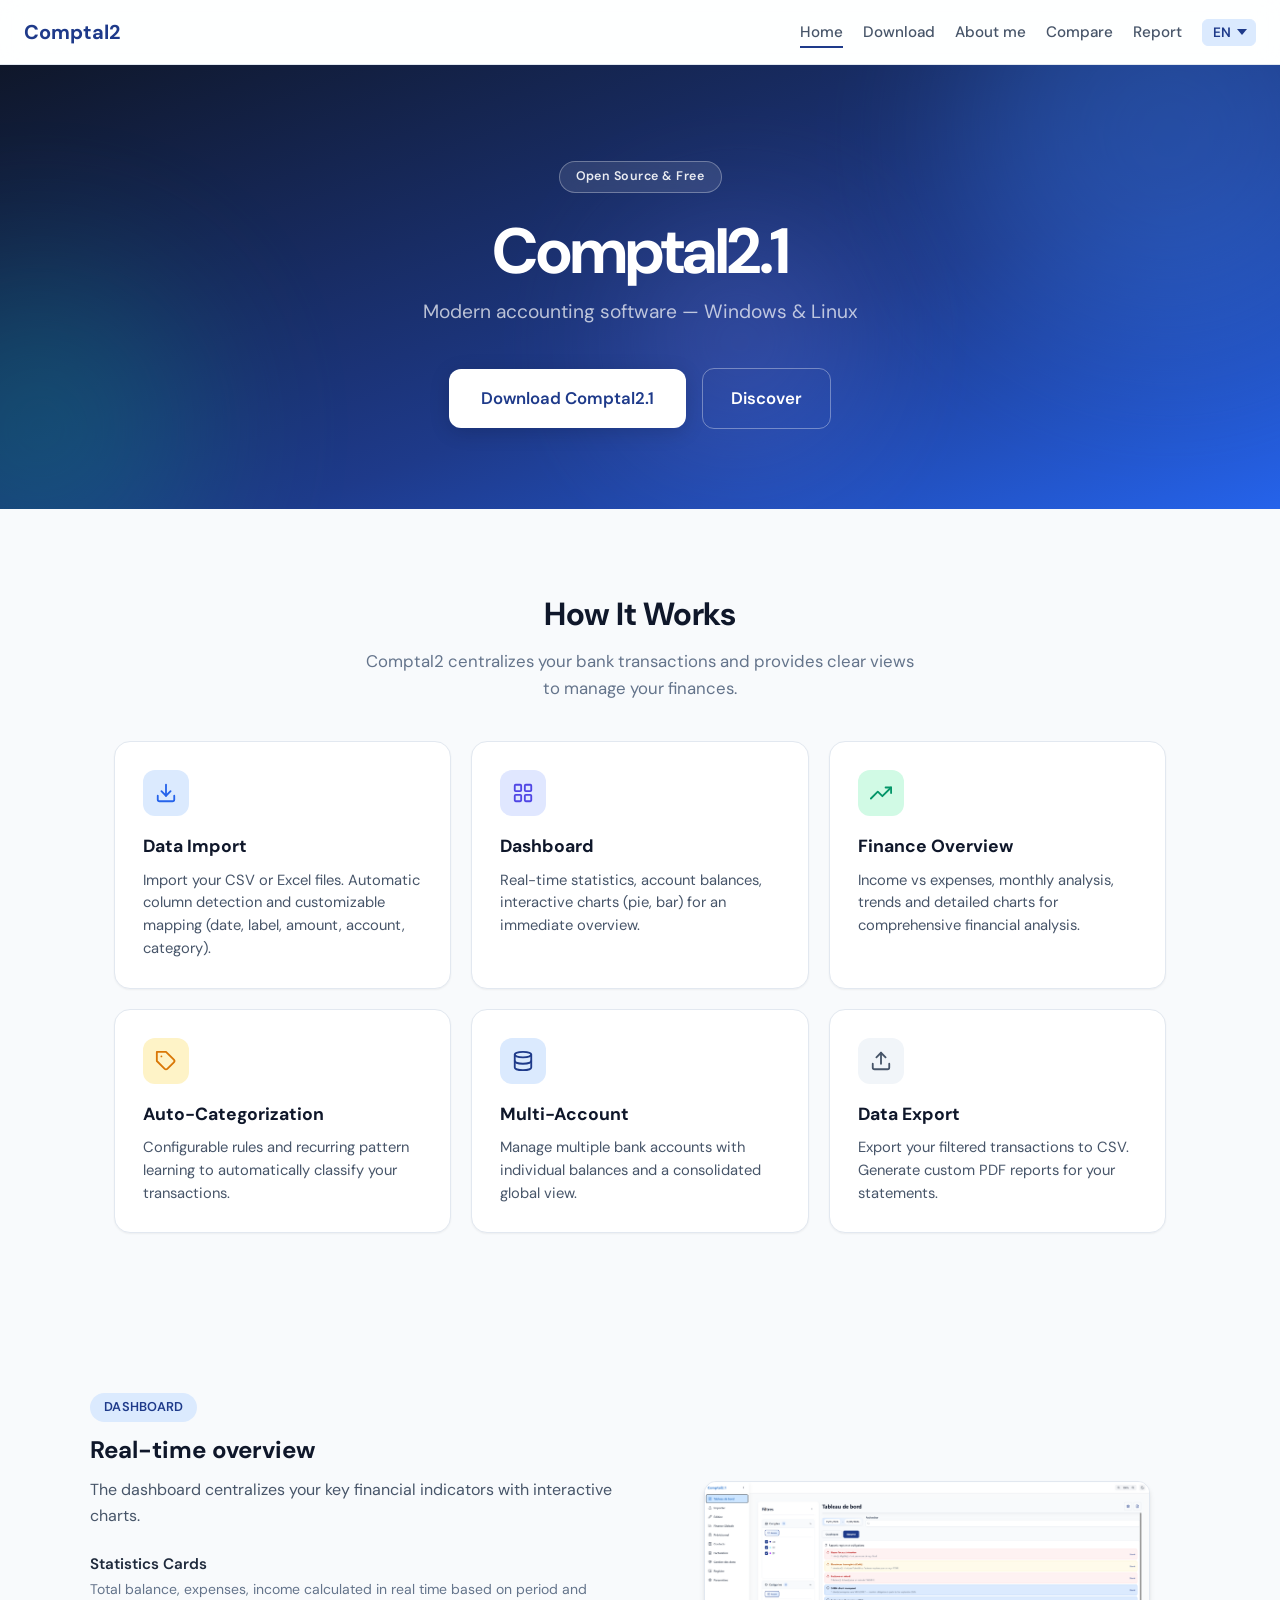
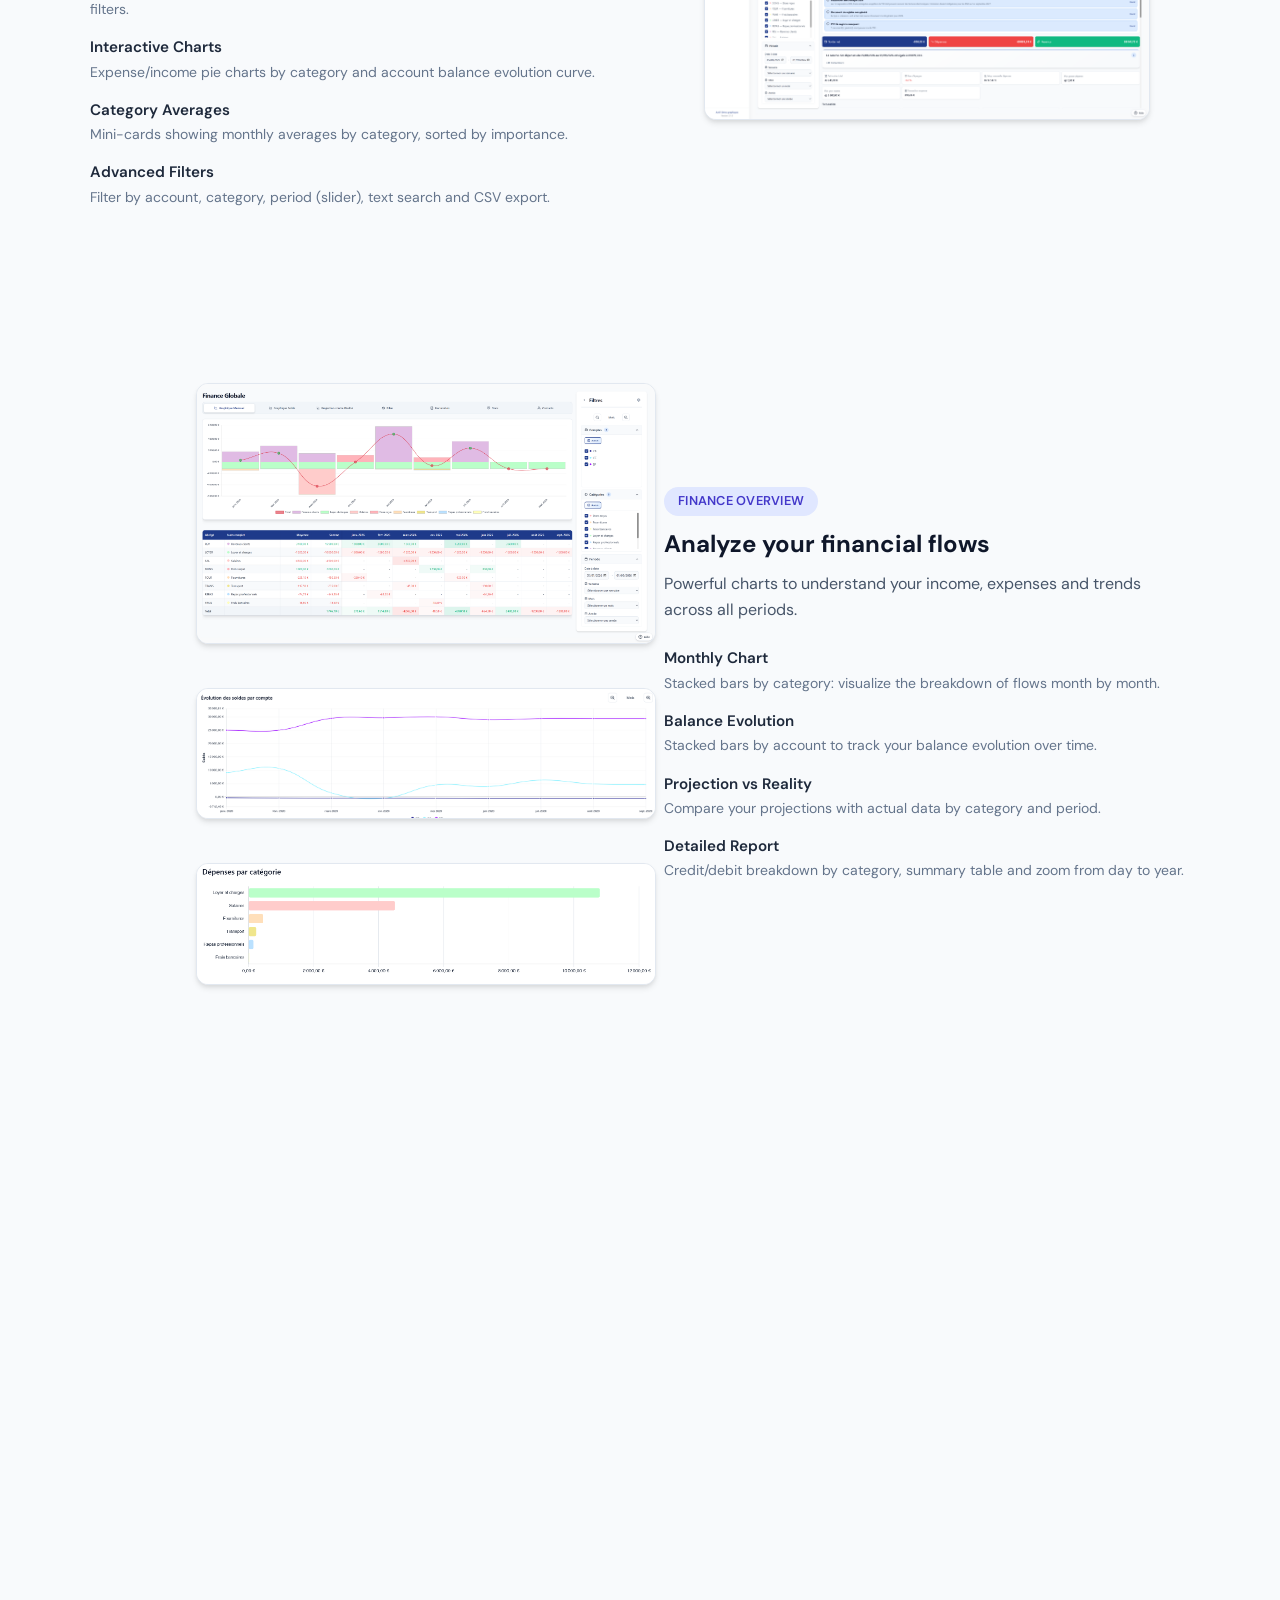
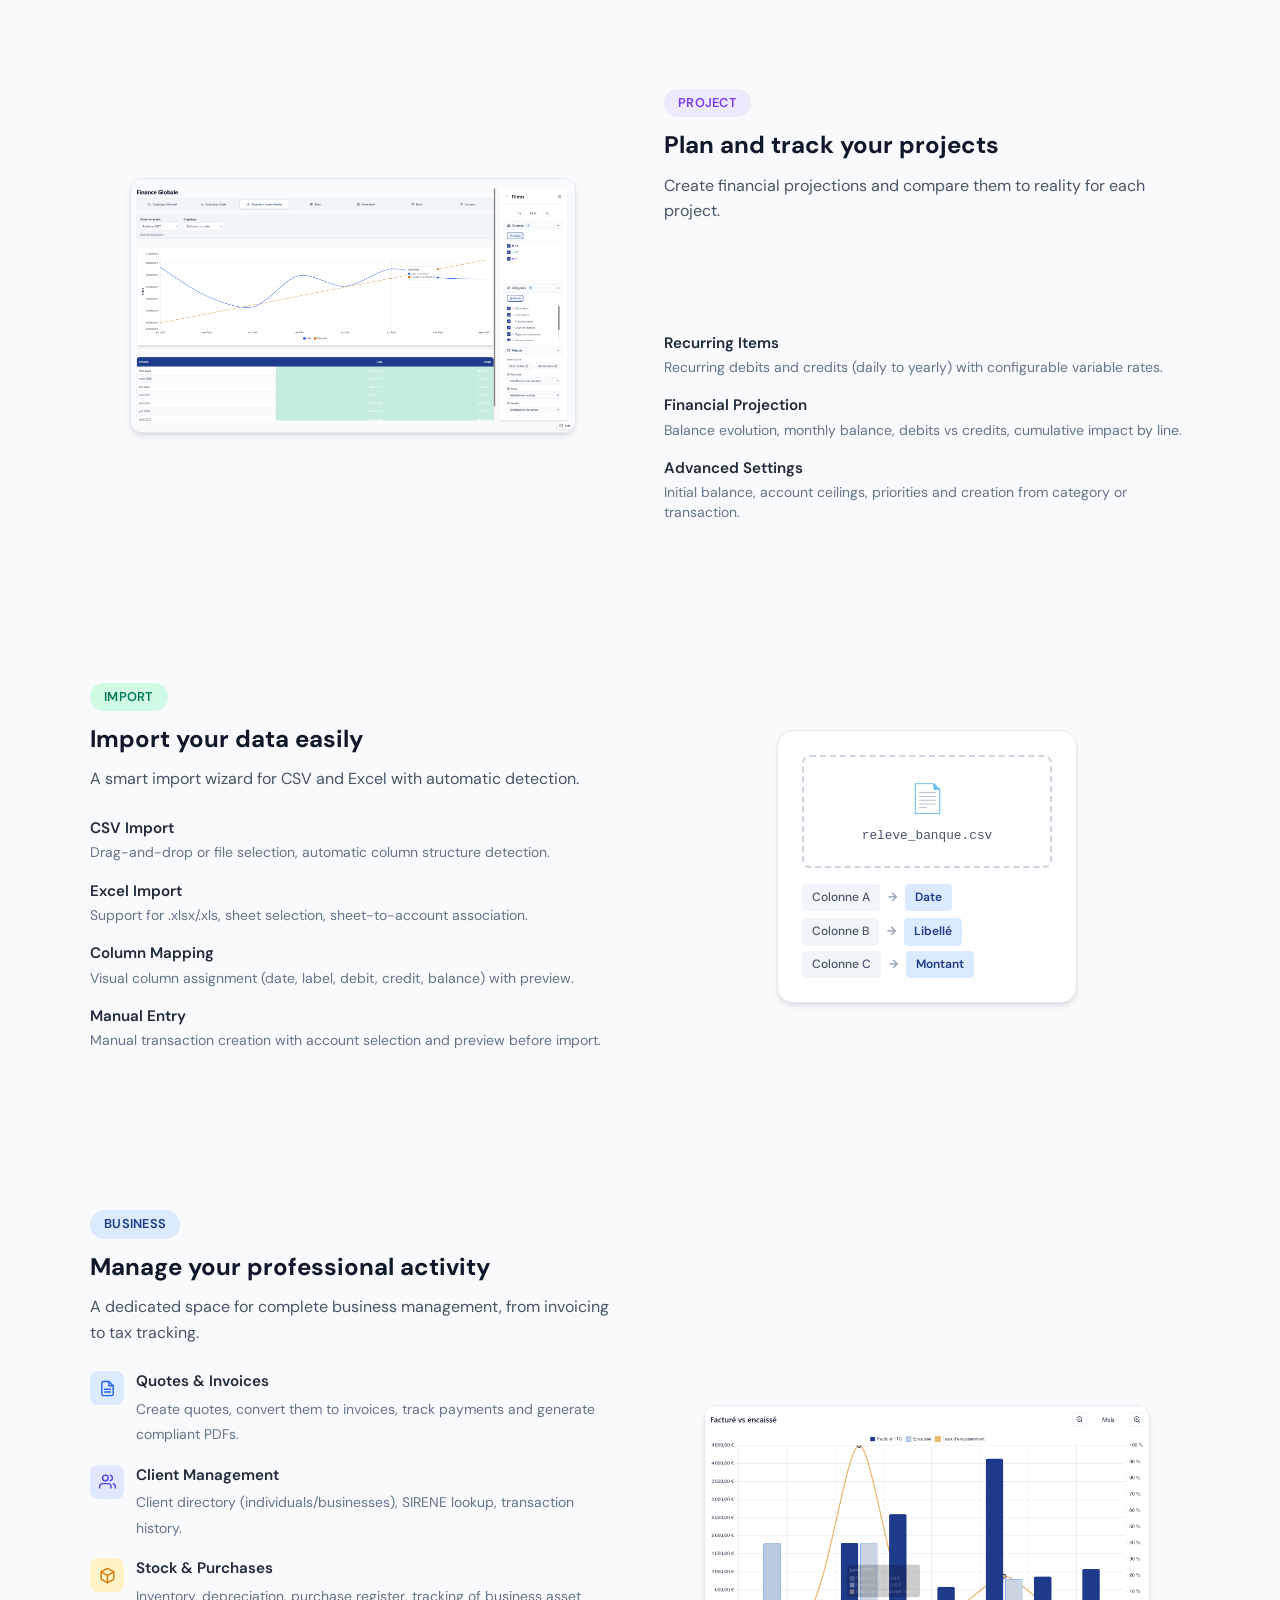
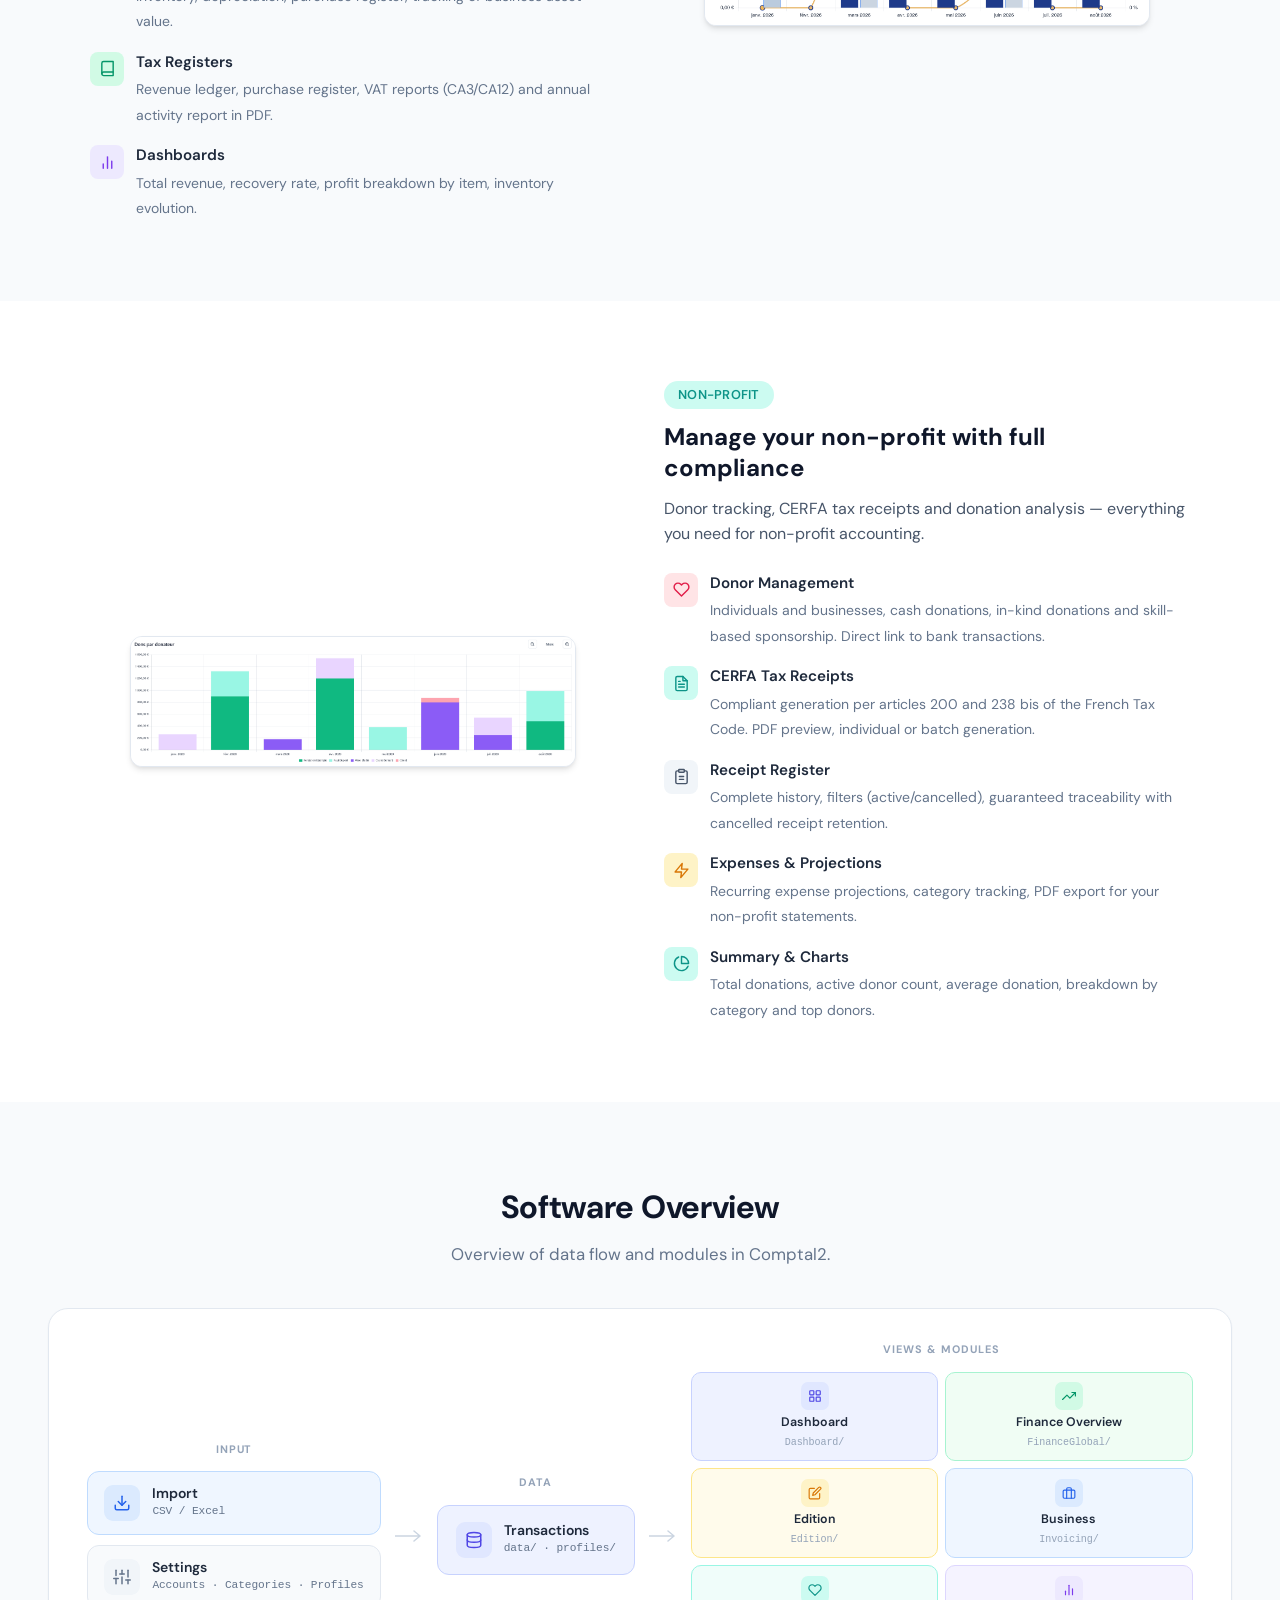
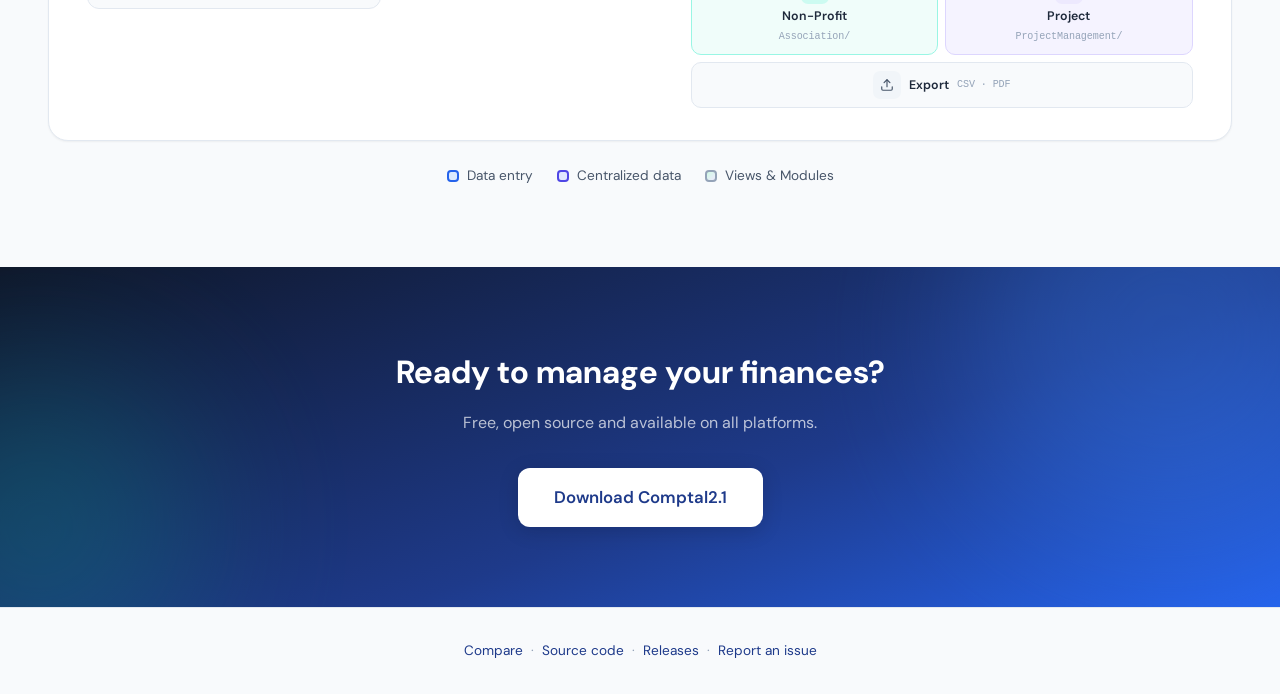
==== commit 5dd8182e: "Update site for Comptal2.1 v2.1.2 downloads and real screenshots. Point Windows/Linux downloads to A" ====
--- a/public/index.html
+++ b/public/index.html
@@ -24,15 +24,15 @@
   {
     "@context": "https://schema.org",
     "@type": "SoftwareApplication",
-    "name": "Comptal2",
-    "description": "Logiciel de comptabilité moderne pour Windows, macOS et Linux. Open source et gratuit.",
+    "name": "Comptal2.1",
+    "description": "Logiciel de comptabilité moderne pour Windows et Linux. Open source et gratuit.",
     "applicationCategory": "BusinessApplication",
-    "operatingSystem": "Windows, macOS, Linux",
-    "softwareVersion": "1.1.0",
+    "operatingSystem": "Windows, Linux",
+    "softwareVersion": "2.1.2",
     "url": "https://comptal2.org/",
     "downloadUrl": "https://comptal2.org/download.html",
-    "license": "https://github.com/LeopaulV/Comptal2/blob/main/LICENSE",
-    "codeRepository": "https://github.com/LeopaulV/Comptal2",
+    "license": "https://github.com/AllData-Allergen/Comptal2/blob/main/LICENSE",
+    "codeRepository": "https://github.com/AllData-Allergen/Comptal2",
     "offers": {
       "@type": "Offer",
       "price": "0",
@@ -73,10 +73,10 @@
     </div>
     <div class="hero__content reveal">
       <span class="hero__badge" data-i18n="hero.badge">Open Source & Gratuit</span>
-      <h1 class="hero__title" data-i18n="hero.title">Comptal2</h1>
-      <p class="hero__subtitle" data-i18n="hero.subtitle">Logiciel de comptabilité moderne — Windows, macOS, Linux</p>
+      <h1 class="hero__title" data-i18n="hero.title">Comptal2.1</h1>
+      <p class="hero__subtitle" data-i18n="hero.subtitle">Logiciel de comptabilité moderne — Windows & Linux</p>
       <div class="hero__actions">
-        <a href="download.html" class="hero__cta" data-i18n="hero.cta">Télécharger Comptal2</a>
+        <a href="download.html" class="hero__cta" data-i18n="hero.cta">Télécharger Comptal2.1</a>
         <a href="#features" class="hero__cta-secondary" data-i18n="hero.discover">Découvrir</a>
       </div>
     </div>
@@ -161,20 +161,10 @@
             </div>
           </div>
         </div>
-        <div class="detail__visual">
-          <div class="chart-mock chart-mock--pie">
-            <svg viewBox="0 0 120 120" class="chart-mock__svg">
-              <circle cx="60" cy="60" r="50" fill="none" stroke="#dbeafe" stroke-width="20"/>
-              <circle cx="60" cy="60" r="50" fill="none" stroke="#3b82f6" stroke-width="20" stroke-dasharray="110 204" stroke-dashoffset="-10" class="chart-ring chart-ring--1"/>
-              <circle cx="60" cy="60" r="50" fill="none" stroke="#1e3a8a" stroke-width="20" stroke-dasharray="70 244" stroke-dashoffset="-120" class="chart-ring chart-ring--2"/>
-              <circle cx="60" cy="60" r="50" fill="none" stroke="#60a5fa" stroke-width="20" stroke-dasharray="34 280" stroke-dashoffset="-190" class="chart-ring chart-ring--3"/>
-            </svg>
-            <div class="chart-mock__legend">
-              <span class="chart-dot" style="background:#3b82f6"></span><span data-i18n="chart.expenses">Dépenses</span>
-              <span class="chart-dot" style="background:#1e3a8a"></span><span data-i18n="chart.income">Revenus</span>
-              <span class="chart-dot" style="background:#60a5fa"></span><span data-i18n="chart.balance">Solde</span>
-            </div>
-          </div>
+        <div class="detail__visual detail__visual--shots">
+          <figure class="shot-frame">
+            <img src="screenshots/dashboard.png" alt="Tableau de bord Comptal2.1" width="1120" height="700" loading="lazy">
+          </figure>
         </div>
       </div>
     </section>
@@ -205,85 +195,18 @@
             </div>
           </div>
         </div>
-        <div class="detail__visual detail__visual--finance">
-
-          <!-- 1. Graphique mensuel (principal) — tout en SVG -->
-          <div class="finchart finchart--main">
-            <div class="finchart__header">
-              <span class="finchart__title" data-i18n="detail.finance.chartMonthly">Graphique mensuel</span>
-              <span class="finchart__sub" data-i18n="detail.finance.chartMonthlySub">Dépenses par catégorie</span>
-            </div>
-            <svg class="finchart__svg" viewBox="0 0 360 160" preserveAspectRatio="xMidYMid meet">
-              <!-- Grid -->
-              <line x1="40" y1="20" x2="350" y2="20" stroke="#e2e8f0" stroke-width=".5"/>
-              <line x1="40" y1="55" x2="350" y2="55" stroke="#e2e8f0" stroke-width=".5"/>
-              <line x1="40" y1="90" x2="350" y2="90" stroke="#cbd5e1" stroke-width="1"/>
-              <line x1="40" y1="125" x2="350" y2="125" stroke="#e2e8f0" stroke-width=".5"/>
-              <!-- Y labels -->
-              <text x="36" y="24" text-anchor="end" class="finchart__axislabel">10k</text>
-              <text x="36" y="59" text-anchor="end" class="finchart__axislabel">5k</text>
-              <text x="36" y="94" text-anchor="end" class="finchart__axislabel">0</text>
-              <text x="36" y="129" text-anchor="end" class="finchart__axislabel">-5k</text>
-              <!-- Jan : Salaire + / Impôt, Alim, Logement - -->
-              <rect class="finchart__bar" x="52" y="42" width="26" height="48" rx="2" fill="#10b981"/>
-              <rect class="finchart__bar" x="52" y="90" width="26" height="14" rx="2" fill="#f59e0b"/>
-              <rect class="finchart__bar" x="52" y="104" width="26" height="10" rx="2" fill="#60a5fa"/>
-              <rect class="finchart__bar" x="52" y="114" width="26" height="8" rx="2" fill="#1e3a8a"/>
-              <!-- Fév -->
-              <rect class="finchart__bar" x="102" y="36" width="26" height="54" rx="2" fill="#10b981"/>
-              <rect class="finchart__bar" x="102" y="90" width="26" height="12" rx="2" fill="#f59e0b"/>
-              <rect class="finchart__bar" x="102" y="102" width="26" height="11" rx="2" fill="#60a5fa"/>
-              <rect class="finchart__bar" x="102" y="113" width="26" height="7" rx="2" fill="#64748b"/>
-              <!-- Mar -->
-              <rect class="finchart__bar" x="152" y="30" width="26" height="60" rx="2" fill="#10b981"/>
-              <rect class="finchart__bar" x="152" y="90" width="26" height="11" rx="2" fill="#60a5fa"/>
-              <rect class="finchart__bar" x="152" y="101" width="26" height="9" rx="2" fill="#1e3a8a"/>
-              <rect class="finchart__bar" x="152" y="110" width="26" height="5" rx="2" fill="#94a3b8"/>
-              <!-- Avr -->
-              <rect class="finchart__bar" x="202" y="38" width="26" height="52" rx="2" fill="#10b981"/>
-              <rect class="finchart__bar" x="202" y="90" width="26" height="16" rx="2" fill="#f59e0b"/>
-              <rect class="finchart__bar" x="202" y="106" width="26" height="10" rx="2" fill="#60a5fa"/>
-              <rect class="finchart__bar" x="202" y="116" width="26" height="6" rx="2" fill="#3b82f6"/>
-              <!-- Mai -->
-              <rect class="finchart__bar" x="252" y="33" width="26" height="57" rx="2" fill="#10b981"/>
-              <rect class="finchart__bar" x="252" y="90" width="26" height="13" rx="2" fill="#60a5fa"/>
-              <rect class="finchart__bar" x="252" y="103" width="26" height="8" rx="2" fill="#64748b"/>
-              <!-- Juin -->
-              <rect class="finchart__bar" x="302" y="28" width="26" height="62" rx="2" fill="#10b981"/>
-              <rect class="finchart__bar" x="302" y="90" width="26" height="10" rx="2" fill="#60a5fa"/>
-              <rect class="finchart__bar" x="302" y="100" width="26" height="8" rx="2" fill="#1e3a8a"/>
-              <!-- Total line -->
-              <polyline class="finchart__total-line" points="65,64 115,58 165,50 215,62 265,54 315,48"/>
-              <circle class="finchart__dot" cx="65" cy="64" r="4" fill="#10b981" stroke="#fff" stroke-width="2"/>
-              <circle class="finchart__dot" cx="115" cy="58" r="4" fill="#10b981" stroke="#fff" stroke-width="2"/>
-              <circle class="finchart__dot" cx="165" cy="50" r="4" fill="#10b981" stroke="#fff" stroke-width="2"/>
-              <circle class="finchart__dot" cx="215" cy="62" r="4" fill="#ef4444" stroke="#fff" stroke-width="2"/>
-              <circle class="finchart__dot" cx="265" cy="54" r="4" fill="#10b981" stroke="#fff" stroke-width="2"/>
-              <circle class="finchart__dot" cx="315" cy="48" r="4" fill="#10b981" stroke="#fff" stroke-width="2"/>
-              <!-- Tooltip mock -->
-              <rect x="148" y="36" width="60" height="15" rx="4" fill="#1e293b" opacity=".85"/>
-              <text x="178" y="47" text-anchor="middle" fill="#fff" font-size="7" font-weight="600">6 251,46 €</text>
-              <!-- X labels -->
-              <text x="65"  y="148" text-anchor="middle" class="finchart__axislabel" data-i18n="chart.jan">Jan</text>
-              <text x="115" y="148" text-anchor="middle" class="finchart__axislabel" data-i18n="chart.feb">Fév</text>
-              <text x="165" y="148" text-anchor="middle" class="finchart__axislabel" data-i18n="chart.mar">Mar</text>
-              <text x="215" y="148" text-anchor="middle" class="finchart__axislabel" data-i18n="chart.apr">Avr</text>
-              <text x="265" y="148" text-anchor="middle" class="finchart__axislabel" data-i18n="chart.may">Mai</text>
-              <text x="315" y="148" text-anchor="middle" class="finchart__axislabel" data-i18n="chart.jun">Juin</text>
-            </svg>
-            <div class="finchart__legend">
-              <div class="finchart__legend-item"><span class="finchart__swatch" style="background:#10b981"></span>Salaire</div>
-              <div class="finchart__legend-item"><span class="finchart__swatch" style="background:#f59e0b"></span>Impôt</div>
-              <div class="finchart__legend-item"><span class="finchart__swatch" style="background:#60a5fa"></span>Alimentation</div>
-              <div class="finchart__legend-item"><span class="finchart__swatch" style="background:#1e3a8a"></span>Logement</div>
-              <div class="finchart__legend-item"><span class="finchart__swatch" style="background:#64748b"></span>Transport</div>
-              <div class="finchart__legend-item"><span class="finchart__swatch" style="background:#3b82f6"></span>Gaz/Élec</div>
-              <div class="finchart__legend-item"><span class="finchart__swatch" style="background:#94a3b8"></span>Divers</div>
-              <div class="finchart__legend-item"><span class="finchart__swatch finchart__swatch--line"></span>Total</div>
-            </div>
-          </div>
-
-
+                <div class="detail__visual detail__visual--finance detail__visual--shots">
+          <div class="shot-gallery">
+            <figure class="shot-frame">
+              <img src="screenshots/finance-graphique-mensuel.png" alt="Finance Globale — graphique mensuel Comptal2.1" width="1120" height="700" loading="lazy">
+            </figure>
+            <figure class="shot-frame">
+              <img src="screenshots/finance-evolution-soldes-comptes.png" alt="Évolution des soldes par compte" width="900" height="500" loading="lazy">
+            </figure>
+            <figure class="shot-frame">
+              <img src="screenshots/finance-depenses-par-categorie.png" alt="Dépenses par catégorie" width="900" height="500" loading="lazy">
+            </figure>
+          </div>
         </div>
       </div>
     </section>
@@ -356,17 +279,10 @@
             </div>
           </div>
         </div>
-        <div class="detail__visual">
-          <div class="chart-mock chart-mock--line">
-            <svg viewBox="0 0 200 100" class="line-chart__svg" preserveAspectRatio="none">
-              <polyline class="line-chart__line line-chart__line--projected" points="10,80 40,70 70,55 100,45 130,35 160,20 190,10"/>
-              <polyline class="line-chart__line line-chart__line--real" points="10,80 40,72 70,60 100,55 130,50 160,42"/>
-            </svg>
-            <div class="chart-mock__legend">
-              <span class="chart-dot" style="background:#8b5cf6"></span><span>Projection</span>
-              <span class="chart-dot" style="background:#3b82f6"></span><span>Réel</span>
-            </div>
-          </div>
+                <div class="detail__visual detail__visual--shots">
+          <figure class="shot-frame">
+            <img src="screenshots/finance-projection-vs-realite.png" alt="Projection contre réalité Comptal2.1" width="1120" height="700" loading="lazy">
+          </figure>
         </div>
       </div>
     </section>
@@ -455,21 +371,10 @@
             </li>
           </ul>
         </div>
-        <div class="showcase__visual">
-          <div class="showcase__card-stack">
-            <div class="showcase__mini-card showcase__mini-card--1">
-              <span class="showcase__mini-label" data-i18n="entreprise.card1.label">Facture #2024-042</span>
-              <span class="showcase__mini-amount showcase__mini-amount--green" data-i18n="entreprise.card1.amount">+ 2 450,00 €</span>
-            </div>
-            <div class="showcase__mini-card showcase__mini-card--2">
-              <span class="showcase__mini-label" data-i18n="entreprise.card2.label">Devis #D-2024-018</span>
-              <span class="showcase__mini-amount" data-i18n="entreprise.card2.amount">3 200,00 € HT</span>
-            </div>
-            <div class="showcase__mini-card showcase__mini-card--3">
-              <span class="showcase__mini-label" data-i18n="entreprise.card3.label">TVA collectée</span>
-              <span class="showcase__mini-amount showcase__mini-amount--blue" data-i18n="entreprise.card3.amount">1 840,00 €</span>
-            </div>
-          </div>
+                <div class="showcase__visual showcase__visual--shots">
+          <figure class="shot-frame">
+            <img src="screenshots/entreprise-facture-vs-encaisse.png" alt="Facturé vs encaissé Comptal2.1" width="900" height="500" loading="lazy">
+          </figure>
         </div>
       </div>
     </section>
@@ -514,21 +419,10 @@
             </li>
           </ul>
         </div>
-        <div class="showcase__visual">
-          <div class="showcase__card-stack">
-            <div class="showcase__mini-card showcase__mini-card--1 showcase__mini-card--teal">
-              <span class="showcase__mini-label" data-i18n="association.card1.label">Reçu fiscal #RF-2024-087</span>
-              <span class="showcase__mini-amount showcase__mini-amount--teal" data-i18n="association.card1.amount">Don : 500,00 €</span>
-            </div>
-            <div class="showcase__mini-card showcase__mini-card--2 showcase__mini-card--teal">
-              <span class="showcase__mini-label" data-i18n="association.card2.label">Donateurs actifs</span>
-              <span class="showcase__mini-amount showcase__mini-amount--teal" data-i18n="association.card2.amount">42 donateurs</span>
-            </div>
-            <div class="showcase__mini-card showcase__mini-card--3 showcase__mini-card--teal">
-              <span class="showcase__mini-label" data-i18n="association.card3.label">Total des dons 2024</span>
-              <span class="showcase__mini-amount showcase__mini-amount--teal" data-i18n="association.card3.amount">18 640,00 €</span>
-            </div>
-          </div>
+                <div class="showcase__visual showcase__visual--shots">
+          <figure class="shot-frame">
+            <img src="screenshots/association-dons-par-donateur.png" alt="Dons par donateur Comptal2.1" width="900" height="500" loading="lazy">
+          </figure>
         </div>
       </div>
     </section>
@@ -680,11 +574,11 @@
   <footer class="footer">
     <a href="comparatif.html" data-i18n="nav.compare">Comparatif</a>
     <span class="footer__sep">·</span>
-    <a href="https://github.com/LeopaulV/Comptal2" target="_blank" rel="noopener noreferrer" data-i18n="footer.source">Code source</a>
+    <a href="https://github.com/AllData-Allergen/Comptal2" target="_blank" rel="noopener noreferrer" data-i18n="footer.source">Code source</a>
     <span class="footer__sep">·</span>
-    <a href="https://github.com/LeopaulV/Comptal2/releases" target="_blank" rel="noopener noreferrer" data-i18n="footer.releases">Releases</a>
+    <a href="https://github.com/AllData-Allergen/Comptal2/releases" target="_blank" rel="noopener noreferrer" data-i18n="footer.releases">Releases</a>
     <span class="footer__sep">·</span>
-    <a href="https://github.com/LeopaulV/Comptal2/issues" target="_blank" rel="noopener noreferrer" data-i18n="footer.issues">Signaler un problème</a>
+    <a href="https://github.com/AllData-Allergen/Comptal2/issues" target="_blank" rel="noopener noreferrer" data-i18n="footer.issues">Signaler un problème</a>
   </footer>
 
   <script src="i18n.js" defer></script>
--- a/public/styles.css
+++ b/public/styles.css
@@ -1514,6 +1514,21 @@
   word-break: break-all;
 }
 
+/* Badge .deb / .rpm dans le titre de la carte */
+.dl-card__badge {
+  display: inline-block;
+  font-size: 0.7rem;
+  font-weight: 700;
+  letter-spacing: 0.04em;
+  padding: 2px 7px;
+  border-radius: 5px;
+  background: var(--invoicing-gray-100);
+  color: var(--invoicing-gray-600);
+  vertical-align: middle;
+  margin-left: 4px;
+  font-family: ui-monospace, "SF Mono", monospace;
+}
+
 /* Download button */
 .dl-card__btn {
   display: inline-flex;
@@ -2239,3 +2254,41 @@
 .seo-page__cta:hover {
   background: var(--invoicing-primary-light);
 }
+
+/* ========== Real screenshots ========== */
+.shot-frame {
+  background: #fff;
+  border: 1px solid var(--invoicing-gray-200);
+  border-radius: 12px;
+  box-shadow: var(--shadow-md);
+  overflow: hidden;
+  width: 100%;
+  max-width: 560px;
+  transition: box-shadow 0.3s ease, transform 0.3s ease;
+}
+.shot-frame:hover {
+  box-shadow: var(--shadow-lg);
+  transform: translateY(-3px);
+}
+.shot-frame img {
+  display: block;
+  width: 100%;
+  height: auto;
+}
+.shot-gallery {
+  display: flex;
+  flex-direction: column;
+  gap: 0.75rem;
+  width: 100%;
+  max-width: 560px;
+}
+.shot-gallery .shot-frame {
+  max-width: 100%;
+}
+.detail__visual--shots,
+.showcase__visual--shots {
+  align-items: stretch;
+}
+.showcase__visual--shots .shot-frame {
+  max-width: 480px;
+}
--- a/public/styles.css
+++ b/public/styles.css
@@ -1514,6 +1514,21 @@
   word-break: break-all;
 }
 
+/* Badge .deb / .rpm dans le titre de la carte */
+.dl-card__badge {
+  display: inline-block;
+  font-size: 0.7rem;
+  font-weight: 700;
+  letter-spacing: 0.04em;
+  padding: 2px 7px;
+  border-radius: 5px;
+  background: var(--invoicing-gray-100);
+  color: var(--invoicing-gray-600);
+  vertical-align: middle;
+  margin-left: 4px;
+  font-family: ui-monospace, "SF Mono", monospace;
+}
+
 /* Download button */
 .dl-card__btn {
   display: inline-flex;
@@ -2239,3 +2254,41 @@
 .seo-page__cta:hover {
   background: var(--invoicing-primary-light);
 }
+
+/* ========== Real screenshots ========== */
+.shot-frame {
+  background: #fff;
+  border: 1px solid var(--invoicing-gray-200);
+  border-radius: 12px;
+  box-shadow: var(--shadow-md);
+  overflow: hidden;
+  width: 100%;
+  max-width: 560px;
+  transition: box-shadow 0.3s ease, transform 0.3s ease;
+}
+.shot-frame:hover {
+  box-shadow: var(--shadow-lg);
+  transform: translateY(-3px);
+}
+.shot-frame img {
+  display: block;
+  width: 100%;
+  height: auto;
+}
+.shot-gallery {
+  display: flex;
+  flex-direction: column;
+  gap: 0.75rem;
+  width: 100%;
+  max-width: 560px;
+}
+.shot-gallery .shot-frame {
+  max-width: 100%;
+}
+.detail__visual--shots,
+.showcase__visual--shots {
+  align-items: stretch;
+}
+.showcase__visual--shots .shot-frame {
+  max-width: 480px;
+}
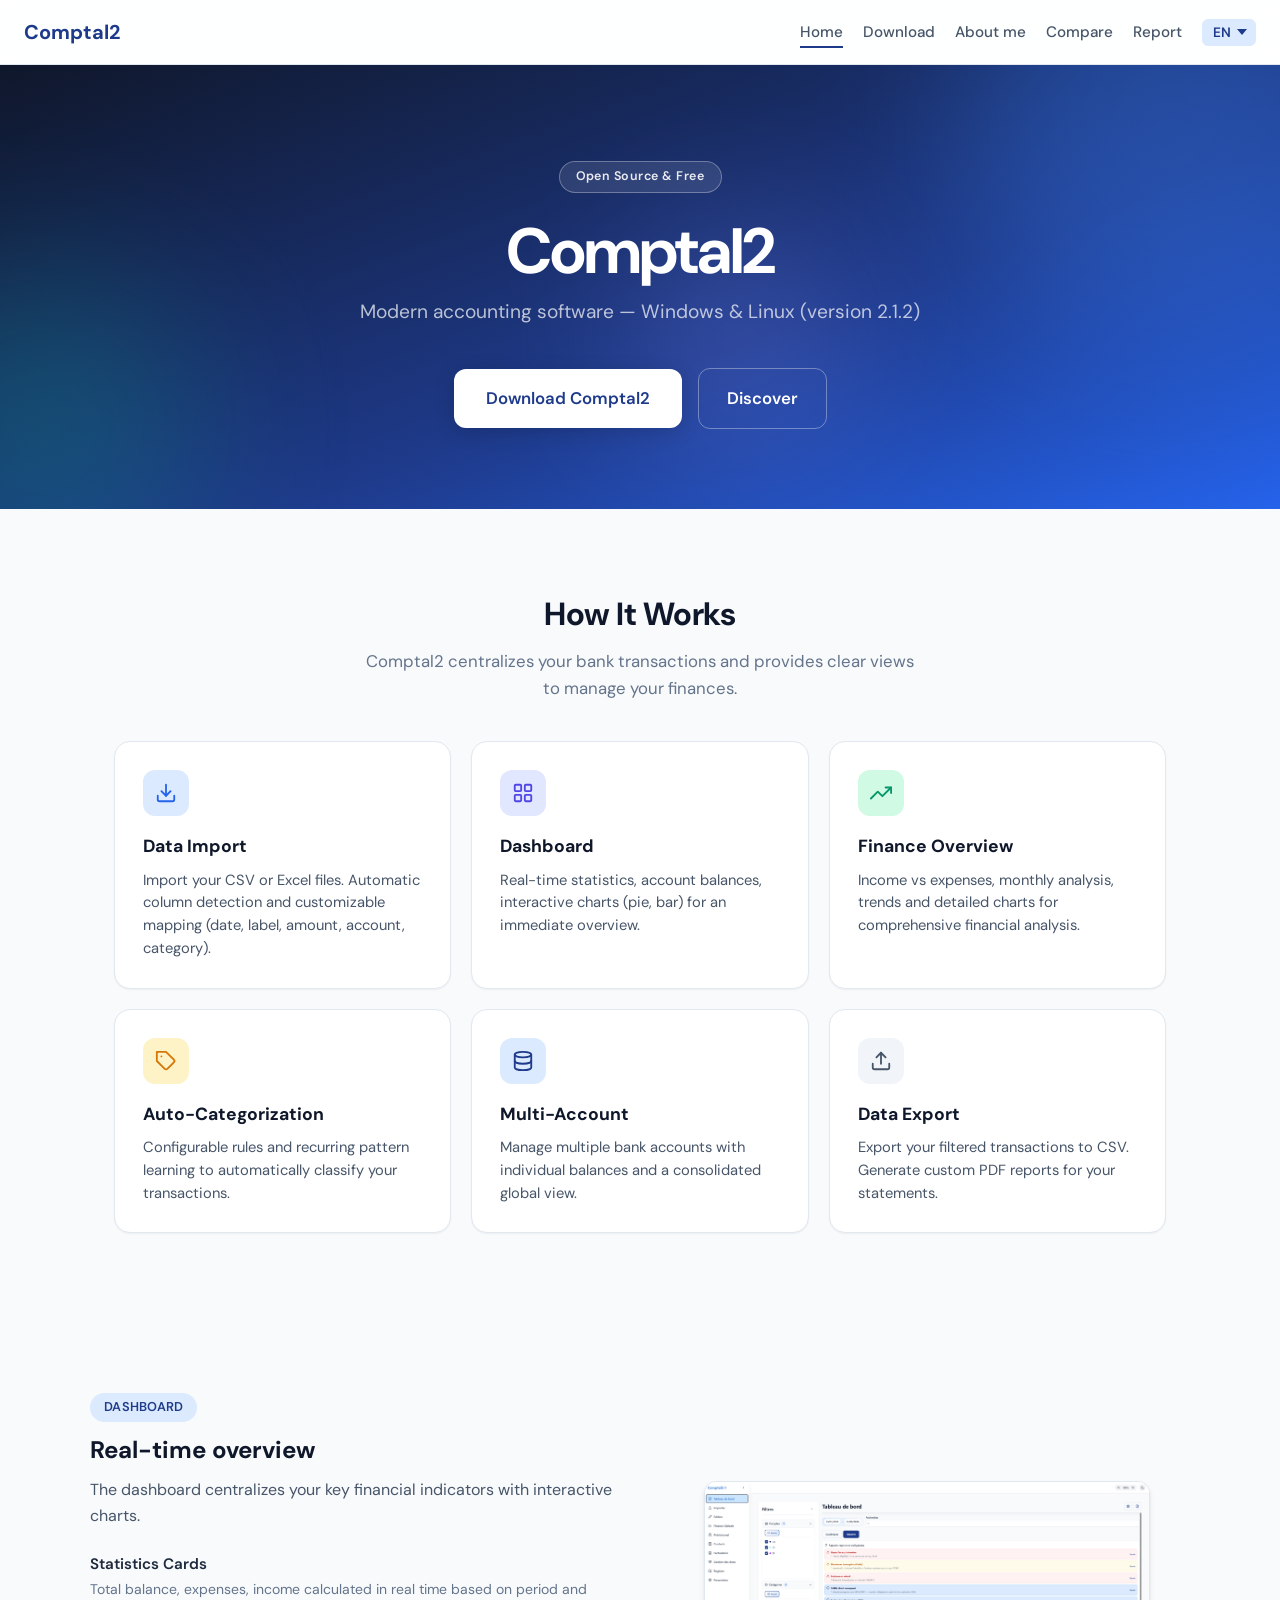
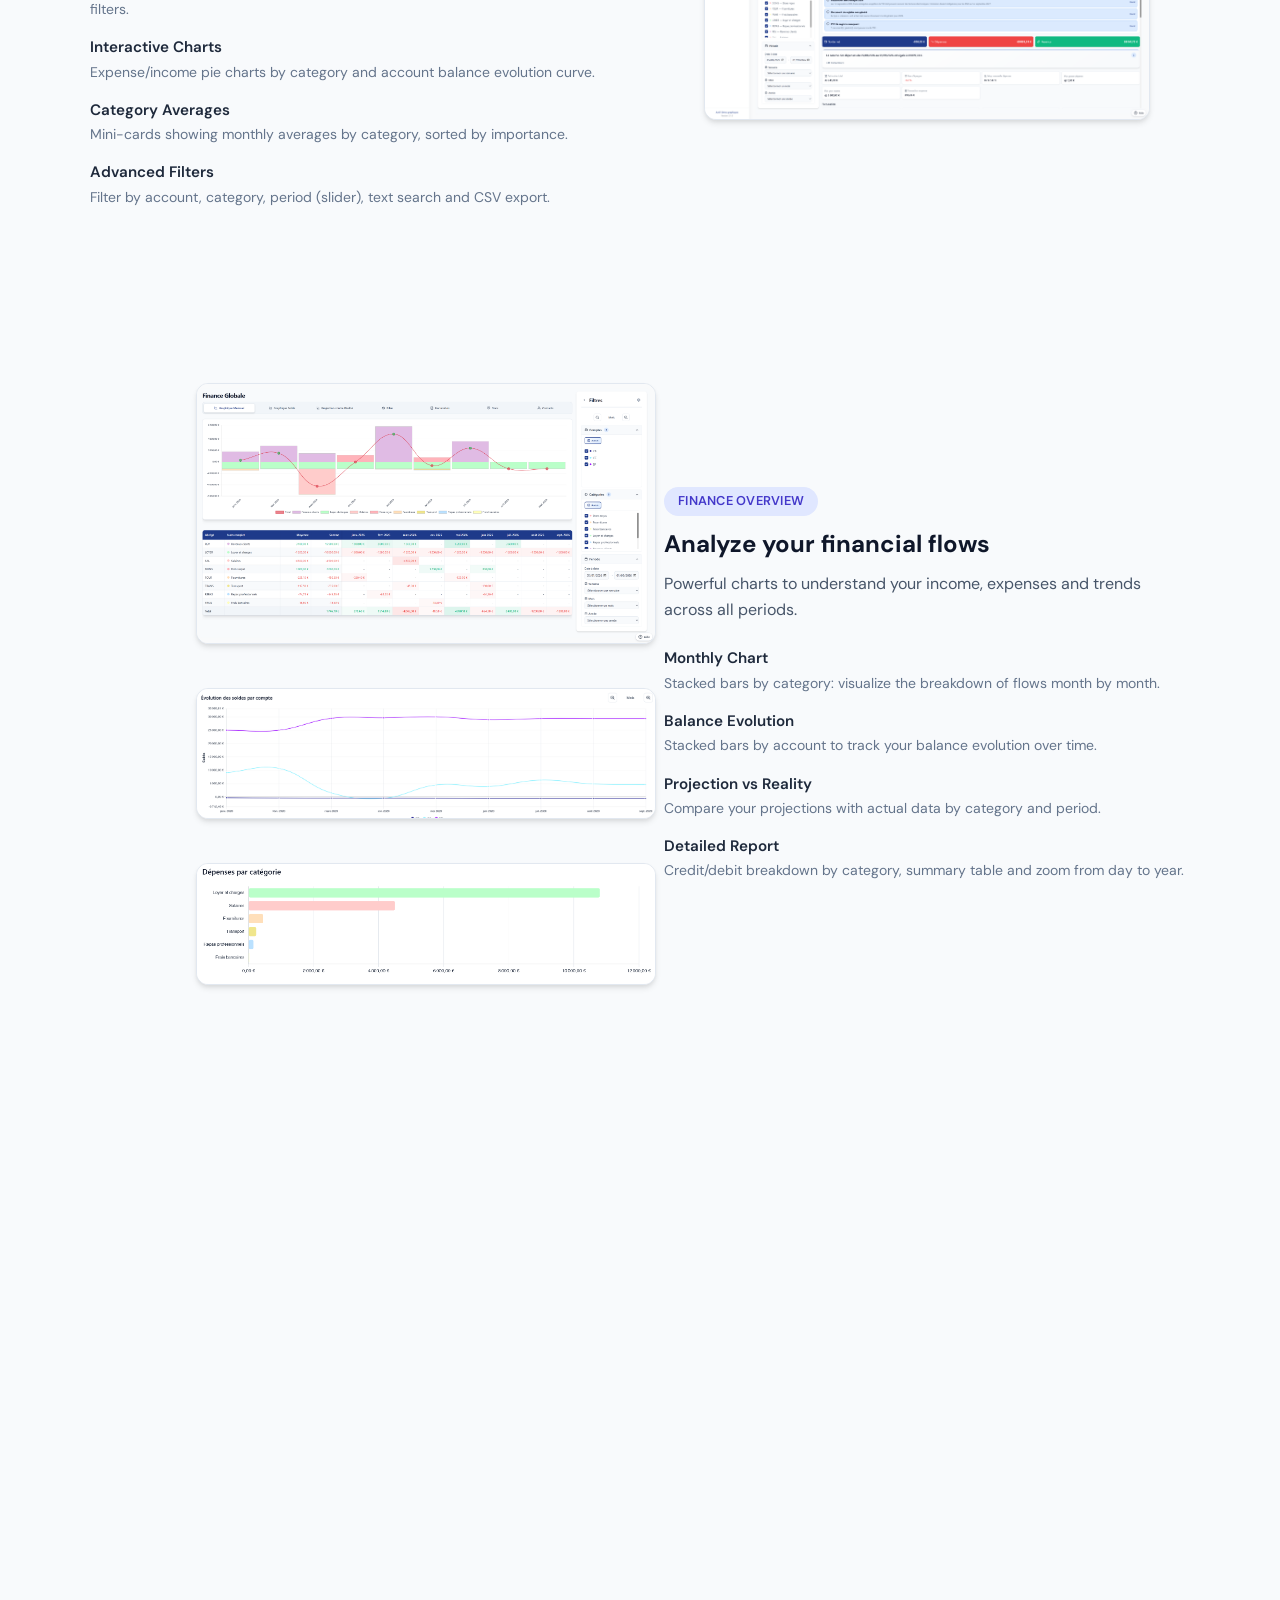
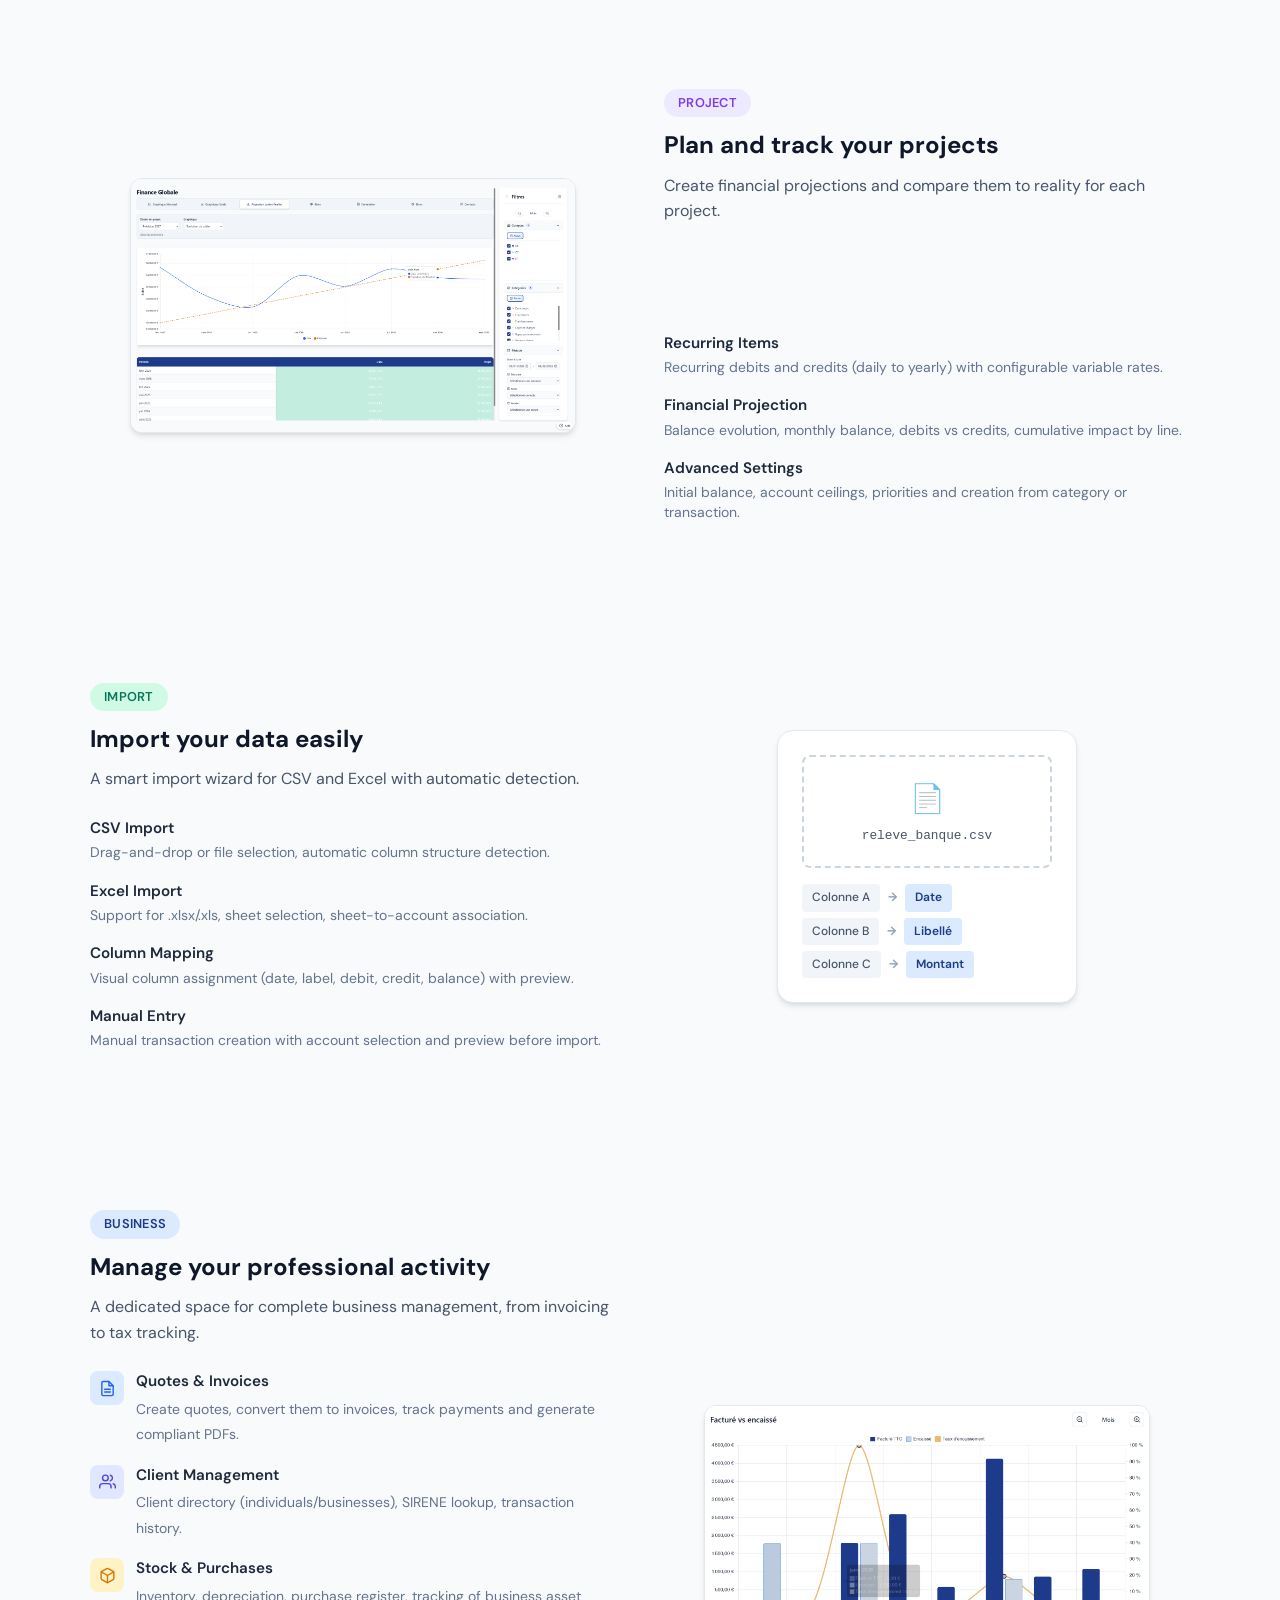
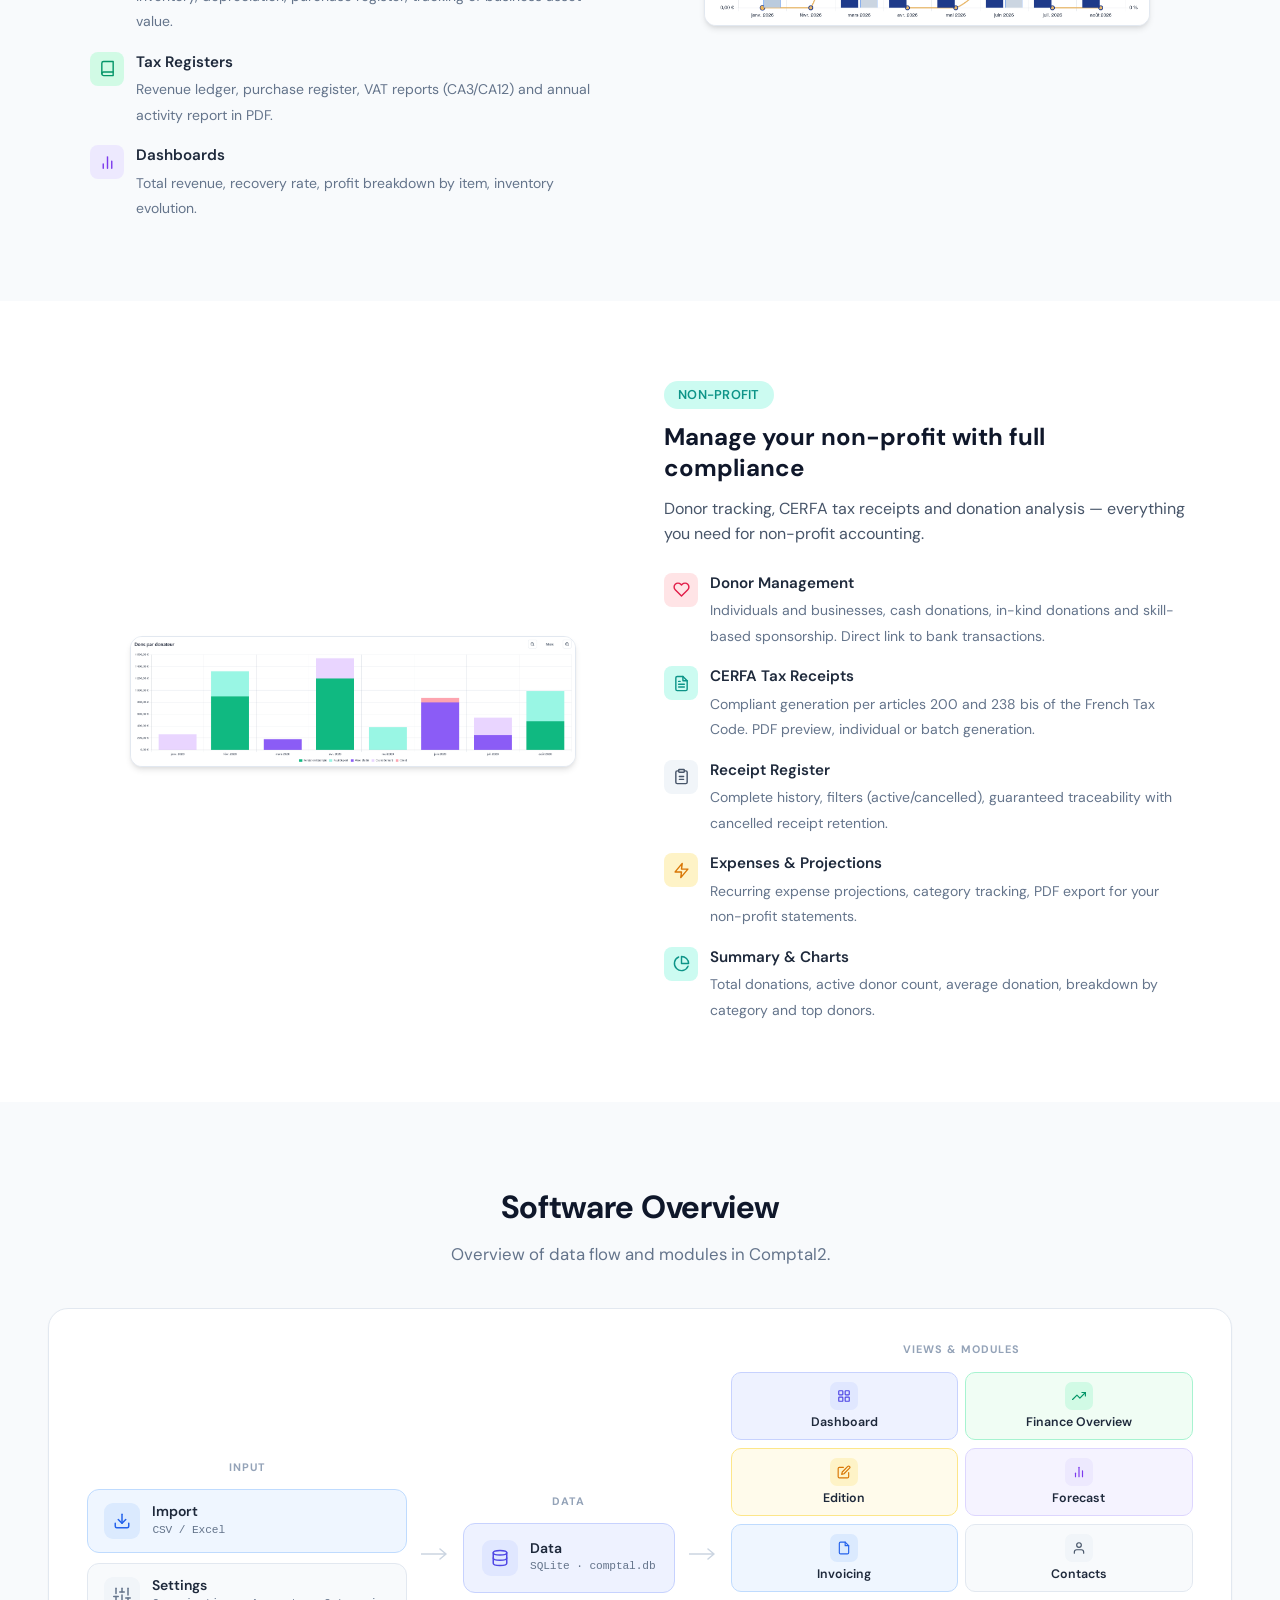
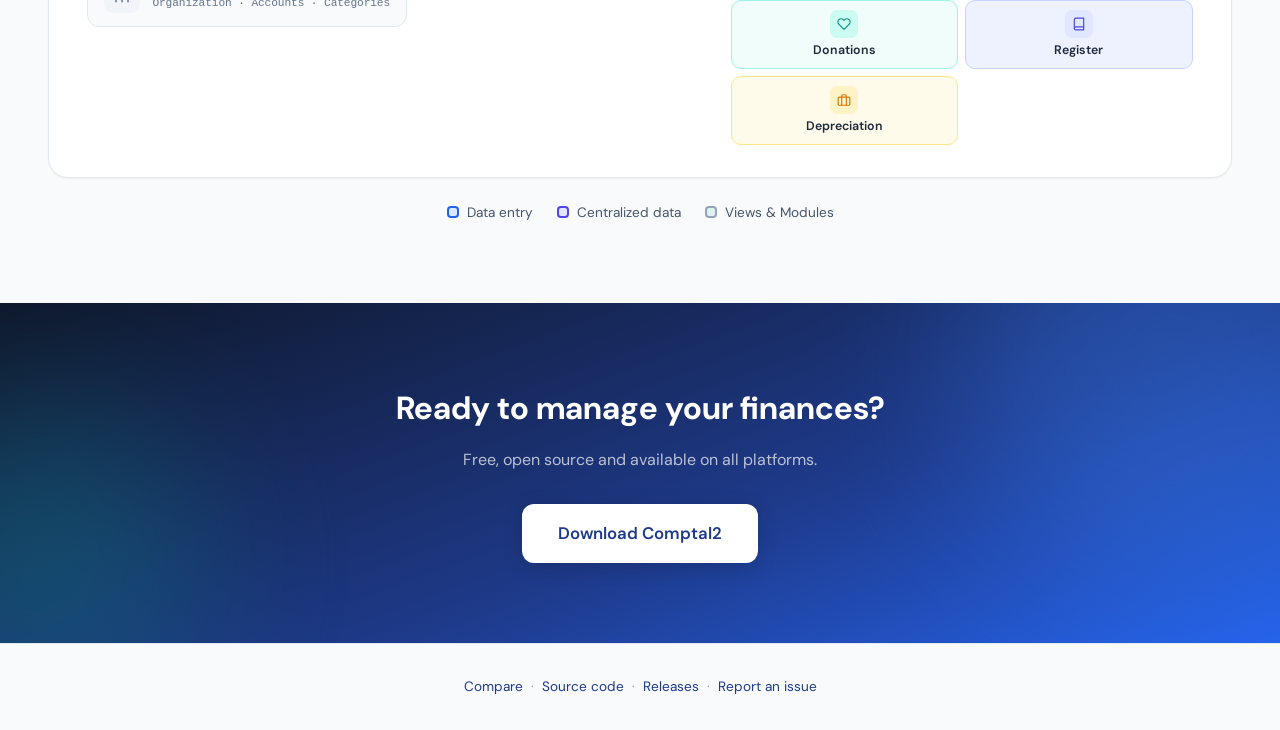
==== commit 655e7214: "fix(site): nom Comptal2, schéma Tauri 2.1 et téléchargements legacy 1.1.0" ====
--- a/public/index.html
+++ b/public/index.html
@@ -24,7 +24,7 @@
   {
     "@context": "https://schema.org",
     "@type": "SoftwareApplication",
-    "name": "Comptal2.1",
+    "name": "Comptal2",
     "description": "Logiciel de comptabilité moderne pour Windows et Linux. Open source et gratuit.",
     "applicationCategory": "BusinessApplication",
     "operatingSystem": "Windows, Linux",
@@ -73,10 +73,10 @@
     </div>
     <div class="hero__content reveal">
       <span class="hero__badge" data-i18n="hero.badge">Open Source & Gratuit</span>
-      <h1 class="hero__title" data-i18n="hero.title">Comptal2.1</h1>
+      <h1 class="hero__title" data-i18n="hero.title">Comptal2</h1>
       <p class="hero__subtitle" data-i18n="hero.subtitle">Logiciel de comptabilité moderne — Windows & Linux</p>
       <div class="hero__actions">
-        <a href="download.html" class="hero__cta" data-i18n="hero.cta">Télécharger Comptal2.1</a>
+        <a href="download.html" class="hero__cta" data-i18n="hero.cta">Télécharger Comptal2</a>
         <a href="#features" class="hero__cta-secondary" data-i18n="hero.discover">Découvrir</a>
       </div>
     </div>
@@ -472,8 +472,8 @@
               <svg viewBox="0 0 24 24" fill="none" stroke="currentColor" stroke-width="2" stroke-linecap="round" stroke-linejoin="round"><ellipse cx="12" cy="5" rx="9" ry="3"/><path d="M21 12c0 1.66-4 3-9 3s-9-1.34-9-3"/><path d="M3 5v14c0 1.66 4 3 9 3s9-1.34 9-3V5"/></svg>
             </div>
             <div class="arch__node-text">
-              <span class="arch__node-title" data-i18n="diagram.transactions">Transactions</span>
-              <span class="arch__node-sub">data/ · profiles/</span>
+              <span class="arch__node-title" data-i18n="diagram.transactions">Données</span>
+              <span class="arch__node-sub" data-i18n="diagram.transactionsSub">SQLite · comptal.db</span>
             </div>
           </div>
         </div>
@@ -493,15 +493,13 @@
                 <svg viewBox="0 0 24 24" fill="none" stroke="currentColor" stroke-width="2" stroke-linecap="round" stroke-linejoin="round"><rect x="3" y="3" width="7" height="7" rx="1"/><rect x="14" y="3" width="7" height="7" rx="1"/><rect x="14" y="14" width="7" height="7" rx="1"/><rect x="3" y="14" width="7" height="7" rx="1"/></svg>
               </div>
               <span class="arch__module-title" data-i18n="diagram.dashboard">Tableau de bord</span>
-              <span class="arch__module-sub">Dashboard/</span>
             </div>
 
             <div class="arch__module arch__module--emerald">
               <div class="arch__module-icon">
                 <svg viewBox="0 0 24 24" fill="none" stroke="currentColor" stroke-width="2" stroke-linecap="round" stroke-linejoin="round"><polyline points="23 6 13.5 15.5 8.5 10.5 1 18"/><polyline points="17 6 23 6 23 12"/></svg>
               </div>
-              <span class="arch__module-title" data-i18n="diagram.finance">Finance Global</span>
-              <span class="arch__module-sub">FinanceGlobal/</span>
+              <span class="arch__module-title" data-i18n="diagram.finance">Finance global</span>
             </div>
 
             <div class="arch__module arch__module--amber">
@@ -509,39 +507,48 @@
                 <svg viewBox="0 0 24 24" fill="none" stroke="currentColor" stroke-width="2" stroke-linecap="round" stroke-linejoin="round"><path d="M11 4H4a2 2 0 0 0-2 2v14a2 2 0 0 0 2 2h14a2 2 0 0 0 2-2v-7"/><path d="M18.5 2.5a2.121 2.121 0 0 1 3 3L12 15l-4 1 1-4 9.5-9.5z"/></svg>
               </div>
               <span class="arch__module-title" data-i18n="diagram.edition">Édition</span>
-              <span class="arch__module-sub">Edition/</span>
+            </div>
+
+            <div class="arch__module arch__module--violet">
+              <div class="arch__module-icon">
+                <svg viewBox="0 0 24 24" fill="none" stroke="currentColor" stroke-width="2" stroke-linecap="round" stroke-linejoin="round"><line x1="18" y1="20" x2="18" y2="10"/><line x1="12" y1="20" x2="12" y2="4"/><line x1="6" y1="20" x2="6" y2="14"/></svg>
+              </div>
+              <span class="arch__module-title" data-i18n="diagram.previsionnel">Prévisionnel</span>
             </div>
 
             <div class="arch__module arch__module--blue">
               <div class="arch__module-icon">
+                <svg viewBox="0 0 24 24" fill="none" stroke="currentColor" stroke-width="2" stroke-linecap="round" stroke-linejoin="round"><path d="M14 2H6a2 2 0 0 0-2 2v16a2 2 0 0 0 2 2h12a2 2 0 0 0 2-2V8z"/><polyline points="14 2 14 8 20 8"/></svg>
+              </div>
+              <span class="arch__module-title" data-i18n="diagram.invoicing">Facturation</span>
+            </div>
+
+            <div class="arch__module arch__module--slate">
+              <div class="arch__module-icon">
+                <svg viewBox="0 0 24 24" fill="none" stroke="currentColor" stroke-width="2" stroke-linecap="round" stroke-linejoin="round"><path d="M20 21v-2a4 4 0 0 0-4-4H8a4 4 0 0 0-4 4v2"/><circle cx="12" cy="7" r="4"/></svg>
+              </div>
+              <span class="arch__module-title" data-i18n="diagram.contacts">Contacts</span>
+            </div>
+
+            <div class="arch__module arch__module--teal">
+              <div class="arch__module-icon">
+                <svg viewBox="0 0 24 24" fill="none" stroke="currentColor" stroke-width="2" stroke-linecap="round" stroke-linejoin="round"><path d="M20.84 4.61a5.5 5.5 0 0 0-7.78 0L12 5.67l-1.06-1.06a5.5 5.5 0 0 0-7.78 7.78l1.06 1.06L12 21.23l7.78-7.78 1.06-1.06a5.5 5.5 0 0 0 0-7.78z"/></svg>
+              </div>
+              <span class="arch__module-title" data-i18n="diagram.dons">Dons</span>
+            </div>
+
+            <div class="arch__module arch__module--indigo">
+              <div class="arch__module-icon">
+                <svg viewBox="0 0 24 24" fill="none" stroke="currentColor" stroke-width="2" stroke-linecap="round" stroke-linejoin="round"><path d="M4 19.5A2.5 2.5 0 0 1 6.5 17H20"/><path d="M6.5 2H20v20H6.5A2.5 2.5 0 0 1 4 19.5v-15A2.5 2.5 0 0 1 6.5 2z"/></svg>
+              </div>
+              <span class="arch__module-title" data-i18n="diagram.register">Registre</span>
+            </div>
+
+            <div class="arch__module arch__module--amber">
+              <div class="arch__module-icon">
                 <svg viewBox="0 0 24 24" fill="none" stroke="currentColor" stroke-width="2" stroke-linecap="round" stroke-linejoin="round"><rect x="2" y="7" width="20" height="14" rx="2" ry="2"/><path d="M16 21V5a2 2 0 0 0-2-2h-4a2 2 0 0 0-2 2v16"/></svg>
               </div>
-              <span class="arch__module-title" data-i18n="diagram.entreprise">Entreprise</span>
-              <span class="arch__module-sub">Invoicing/</span>
-            </div>
-
-            <div class="arch__module arch__module--teal">
-              <div class="arch__module-icon">
-                <svg viewBox="0 0 24 24" fill="none" stroke="currentColor" stroke-width="2" stroke-linecap="round" stroke-linejoin="round"><path d="M20.84 4.61a5.5 5.5 0 0 0-7.78 0L12 5.67l-1.06-1.06a5.5 5.5 0 0 0-7.78 7.78l1.06 1.06L12 21.23l7.78-7.78 1.06-1.06a5.5 5.5 0 0 0 0-7.78z"/></svg>
-              </div>
-              <span class="arch__module-title" data-i18n="diagram.association">Association</span>
-              <span class="arch__module-sub">Association/</span>
-            </div>
-
-            <div class="arch__module arch__module--violet">
-              <div class="arch__module-icon">
-                <svg viewBox="0 0 24 24" fill="none" stroke="currentColor" stroke-width="2" stroke-linecap="round" stroke-linejoin="round"><line x1="18" y1="20" x2="18" y2="10"/><line x1="12" y1="20" x2="12" y2="4"/><line x1="6" y1="20" x2="6" y2="14"/></svg>
-              </div>
-              <span class="arch__module-title" data-i18n="diagram.projet">Projet</span>
-              <span class="arch__module-sub">ProjectManagement/</span>
-            </div>
-
-            <div class="arch__module arch__module--slate arch__module--full">
-              <div class="arch__module-icon">
-                <svg viewBox="0 0 24 24" fill="none" stroke="currentColor" stroke-width="2" stroke-linecap="round" stroke-linejoin="round"><path d="M21 15v4a2 2 0 0 1-2 2H5a2 2 0 0 1-2-2v-4"/><polyline points="17 8 12 3 7 8"/><line x1="12" y1="3" x2="12" y2="15"/></svg>
-              </div>
-              <span class="arch__module-title" data-i18n="diagram.export">Export</span>
-              <span class="arch__module-sub">CSV · PDF</span>
+              <span class="arch__module-title" data-i18n="diagram.amortissement">Amortissement</span>
             </div>
 
           </div>
--- a/public/styles.css
+++ b/public/styles.css
@@ -1552,6 +1552,68 @@
   transform: translateY(-2px);
 }
 
+/* Legacy downloads (1.1.0) */
+.dl-legacy {
+  max-width: 720px;
+  margin: 2.5rem auto 0;
+  padding: 1.5rem 1.75rem;
+  border-radius: 12px;
+  border: 1px dashed var(--invoicing-gray-300);
+  background: var(--invoicing-gray-50);
+}
+
+.dl-legacy__title {
+  font-size: 1.05rem;
+  font-weight: 600;
+  margin: 0 0 0.75rem;
+  color: var(--invoicing-gray-800);
+}
+
+.dl-legacy__intro {
+  margin: 0 0 1rem;
+  font-size: 0.9rem;
+  line-height: 1.55;
+  color: var(--invoicing-gray-600);
+}
+
+.dl-legacy__links {
+  list-style: none;
+  margin: 0;
+  padding: 0;
+  display: flex;
+  flex-direction: column;
+  gap: 0.65rem;
+}
+
+.dl-legacy__links li {
+  display: flex;
+  flex-wrap: wrap;
+  align-items: center;
+  gap: 0.5rem;
+  font-size: 0.9rem;
+}
+
+.dl-legacy__links a {
+  color: var(--invoicing-primary);
+  font-weight: 500;
+  text-decoration: none;
+}
+
+.dl-legacy__links a:hover {
+  text-decoration: underline;
+}
+
+.dl-legacy__badge {
+  font-size: 0.72rem;
+  font-weight: 600;
+  text-transform: uppercase;
+  letter-spacing: 0.03em;
+  padding: 2px 8px;
+  border-radius: 999px;
+  background: var(--invoicing-gray-200);
+  color: var(--invoicing-gray-700);
+}
+
 /* Footer link */
 .dl-platforms__footer {
   text-align: center;
--- a/public/styles.css
+++ b/public/styles.css
@@ -1552,6 +1552,68 @@
   transform: translateY(-2px);
 }
 
+/* Legacy downloads (1.1.0) */
+.dl-legacy {
+  max-width: 720px;
+  margin: 2.5rem auto 0;
+  padding: 1.5rem 1.75rem;
+  border-radius: 12px;
+  border: 1px dashed var(--invoicing-gray-300);
+  background: var(--invoicing-gray-50);
+}
+
+.dl-legacy__title {
+  font-size: 1.05rem;
+  font-weight: 600;
+  margin: 0 0 0.75rem;
+  color: var(--invoicing-gray-800);
+}
+
+.dl-legacy__intro {
+  margin: 0 0 1rem;
+  font-size: 0.9rem;
+  line-height: 1.55;
+  color: var(--invoicing-gray-600);
+}
+
+.dl-legacy__links {
+  list-style: none;
+  margin: 0;
+  padding: 0;
+  display: flex;
+  flex-direction: column;
+  gap: 0.65rem;
+}
+
+.dl-legacy__links li {
+  display: flex;
+  flex-wrap: wrap;
+  align-items: center;
+  gap: 0.5rem;
+  font-size: 0.9rem;
+}
+
+.dl-legacy__links a {
+  color: var(--invoicing-primary);
+  font-weight: 500;
+  text-decoration: none;
+}
+
+.dl-legacy__links a:hover {
+  text-decoration: underline;
+}
+
+.dl-legacy__badge {
+  font-size: 0.72rem;
+  font-weight: 600;
+  text-transform: uppercase;
+  letter-spacing: 0.03em;
+  padding: 2px 8px;
+  border-radius: 999px;
+  background: var(--invoicing-gray-200);
+  color: var(--invoicing-gray-700);
+}
+
 /* Footer link */
 .dl-platforms__footer {
   text-align: center;
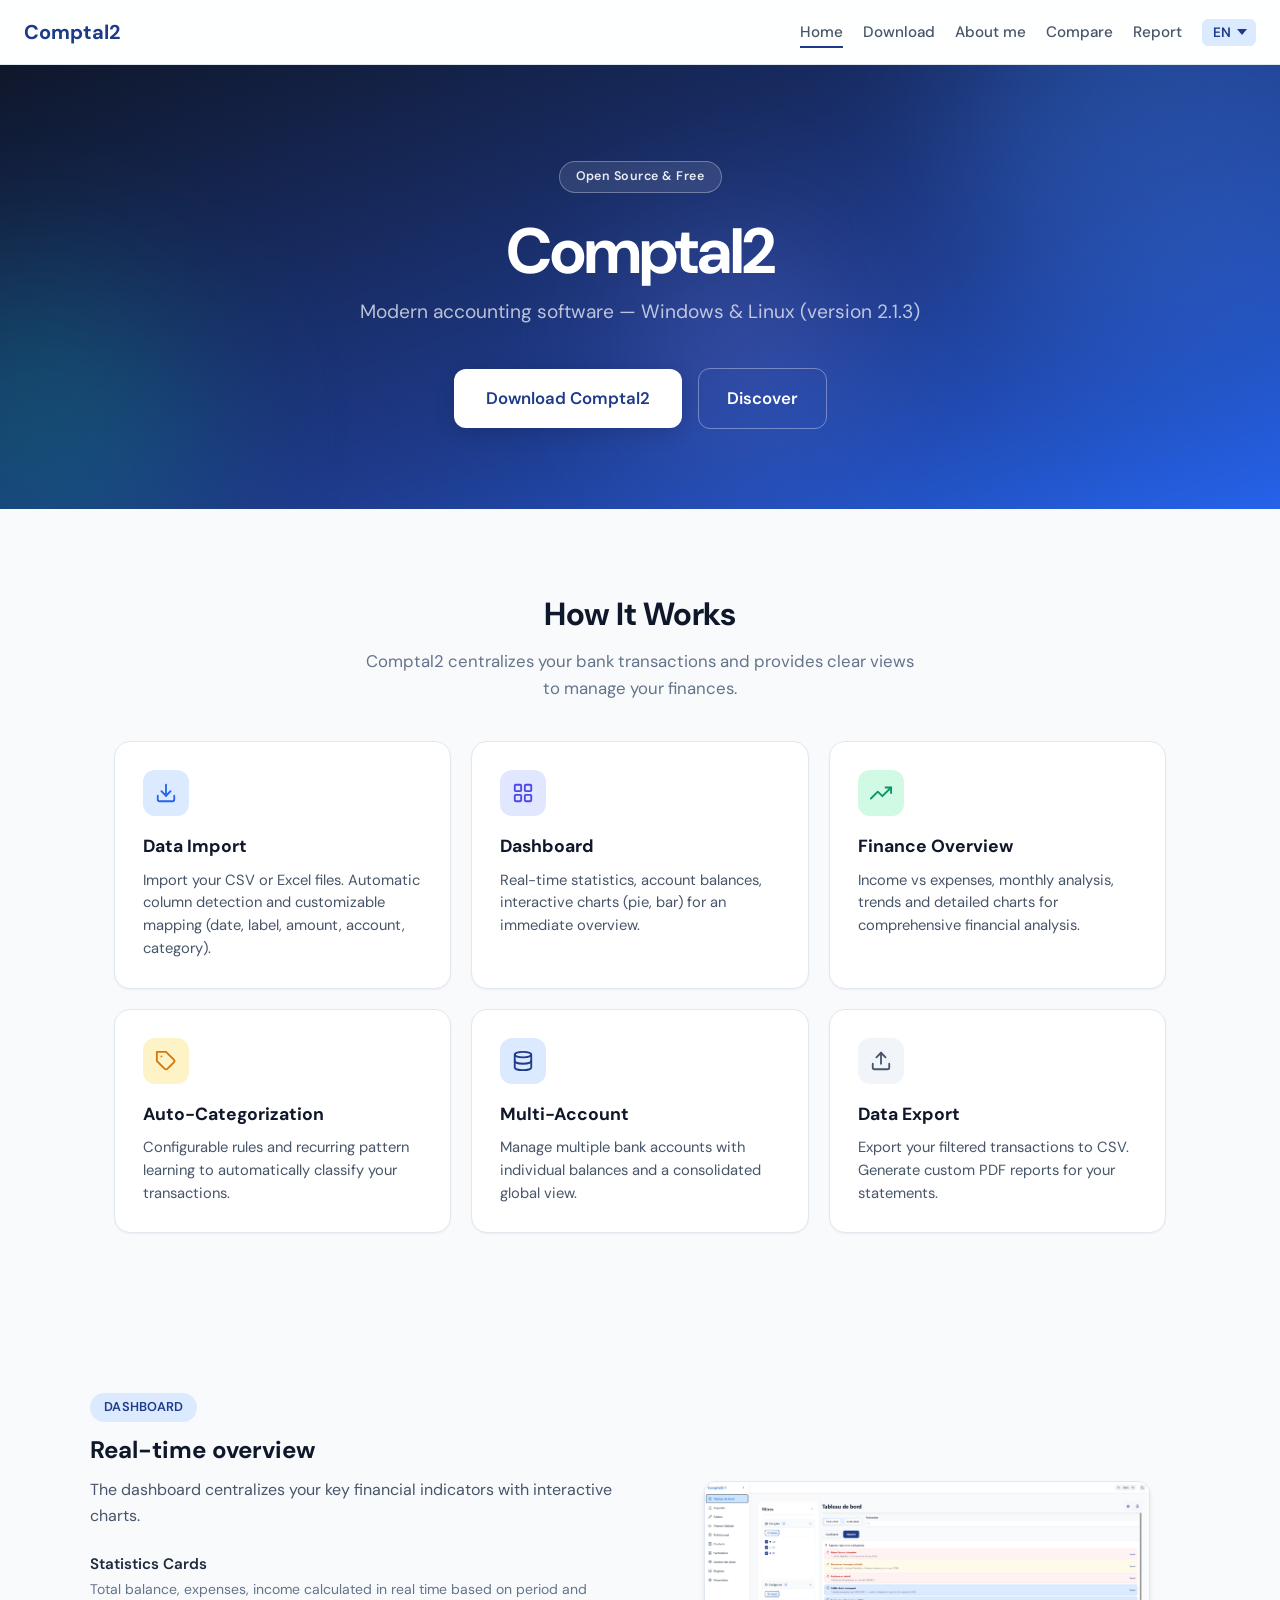
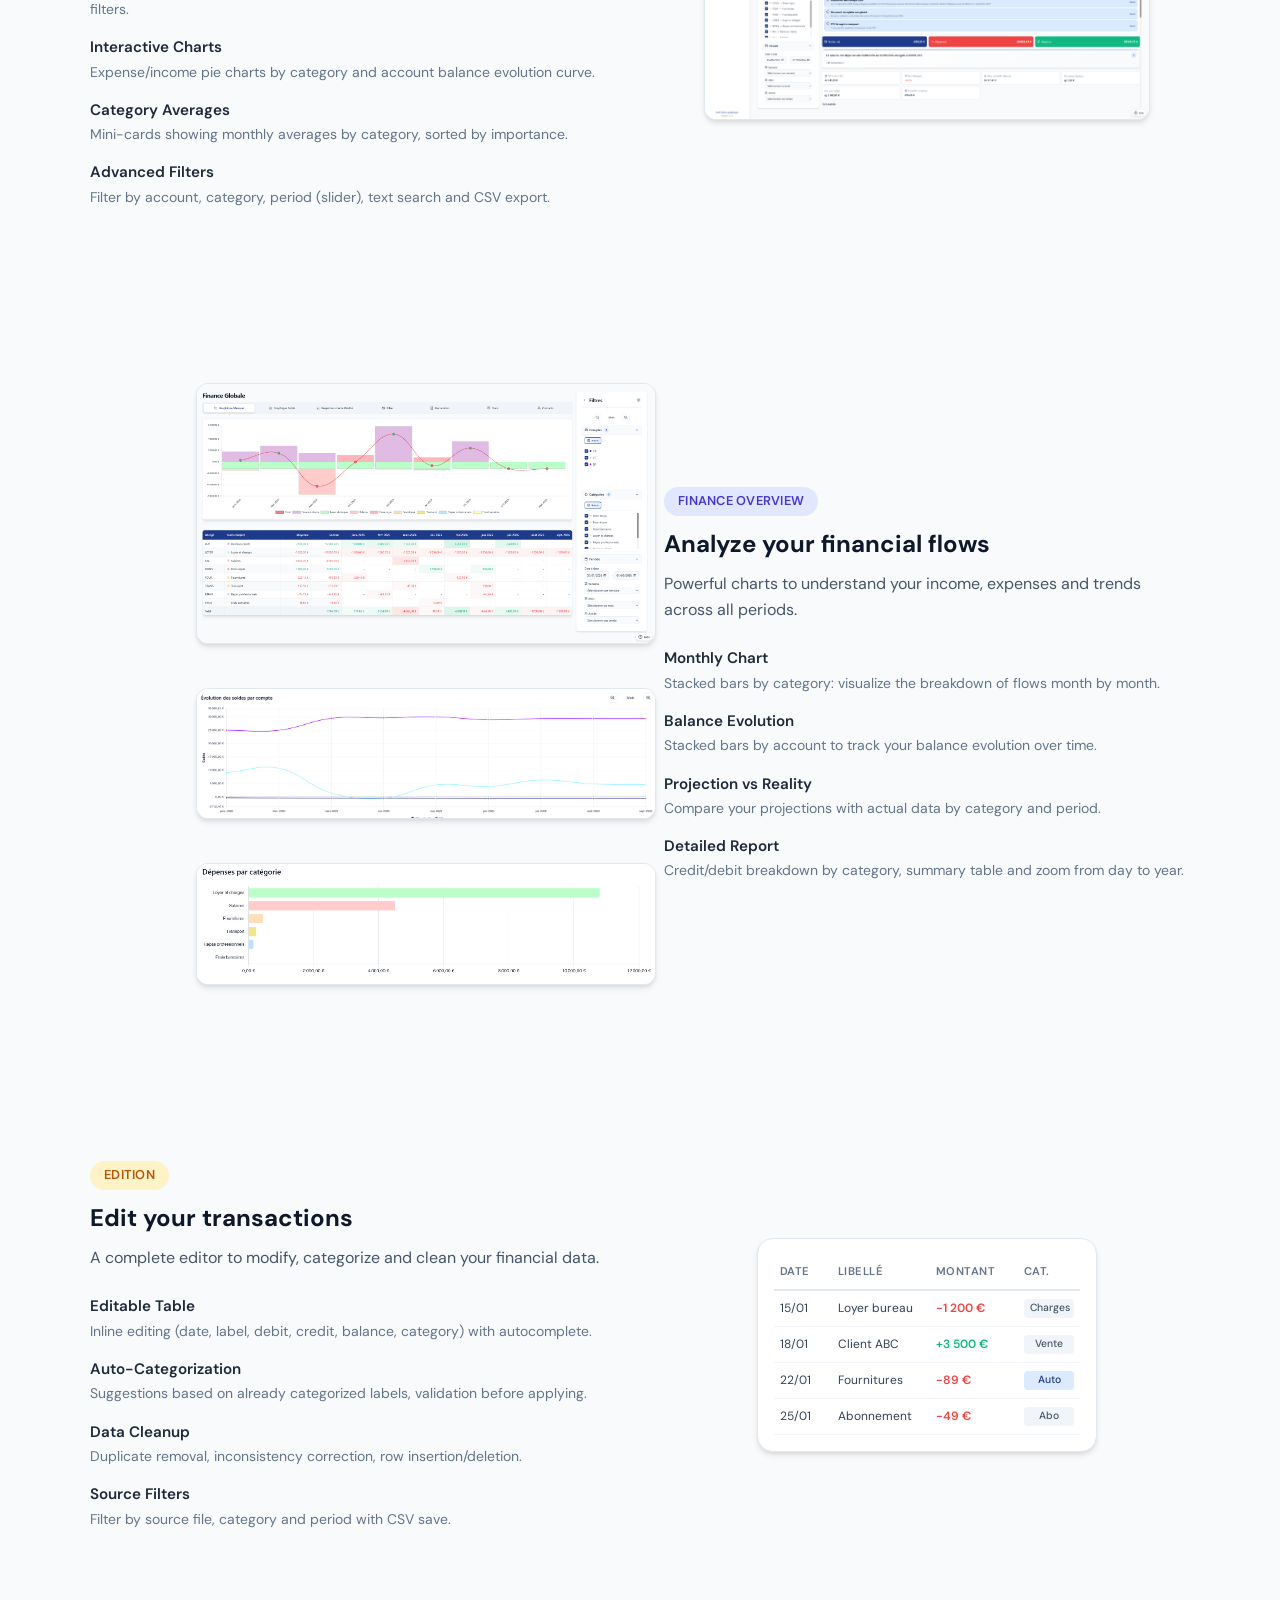
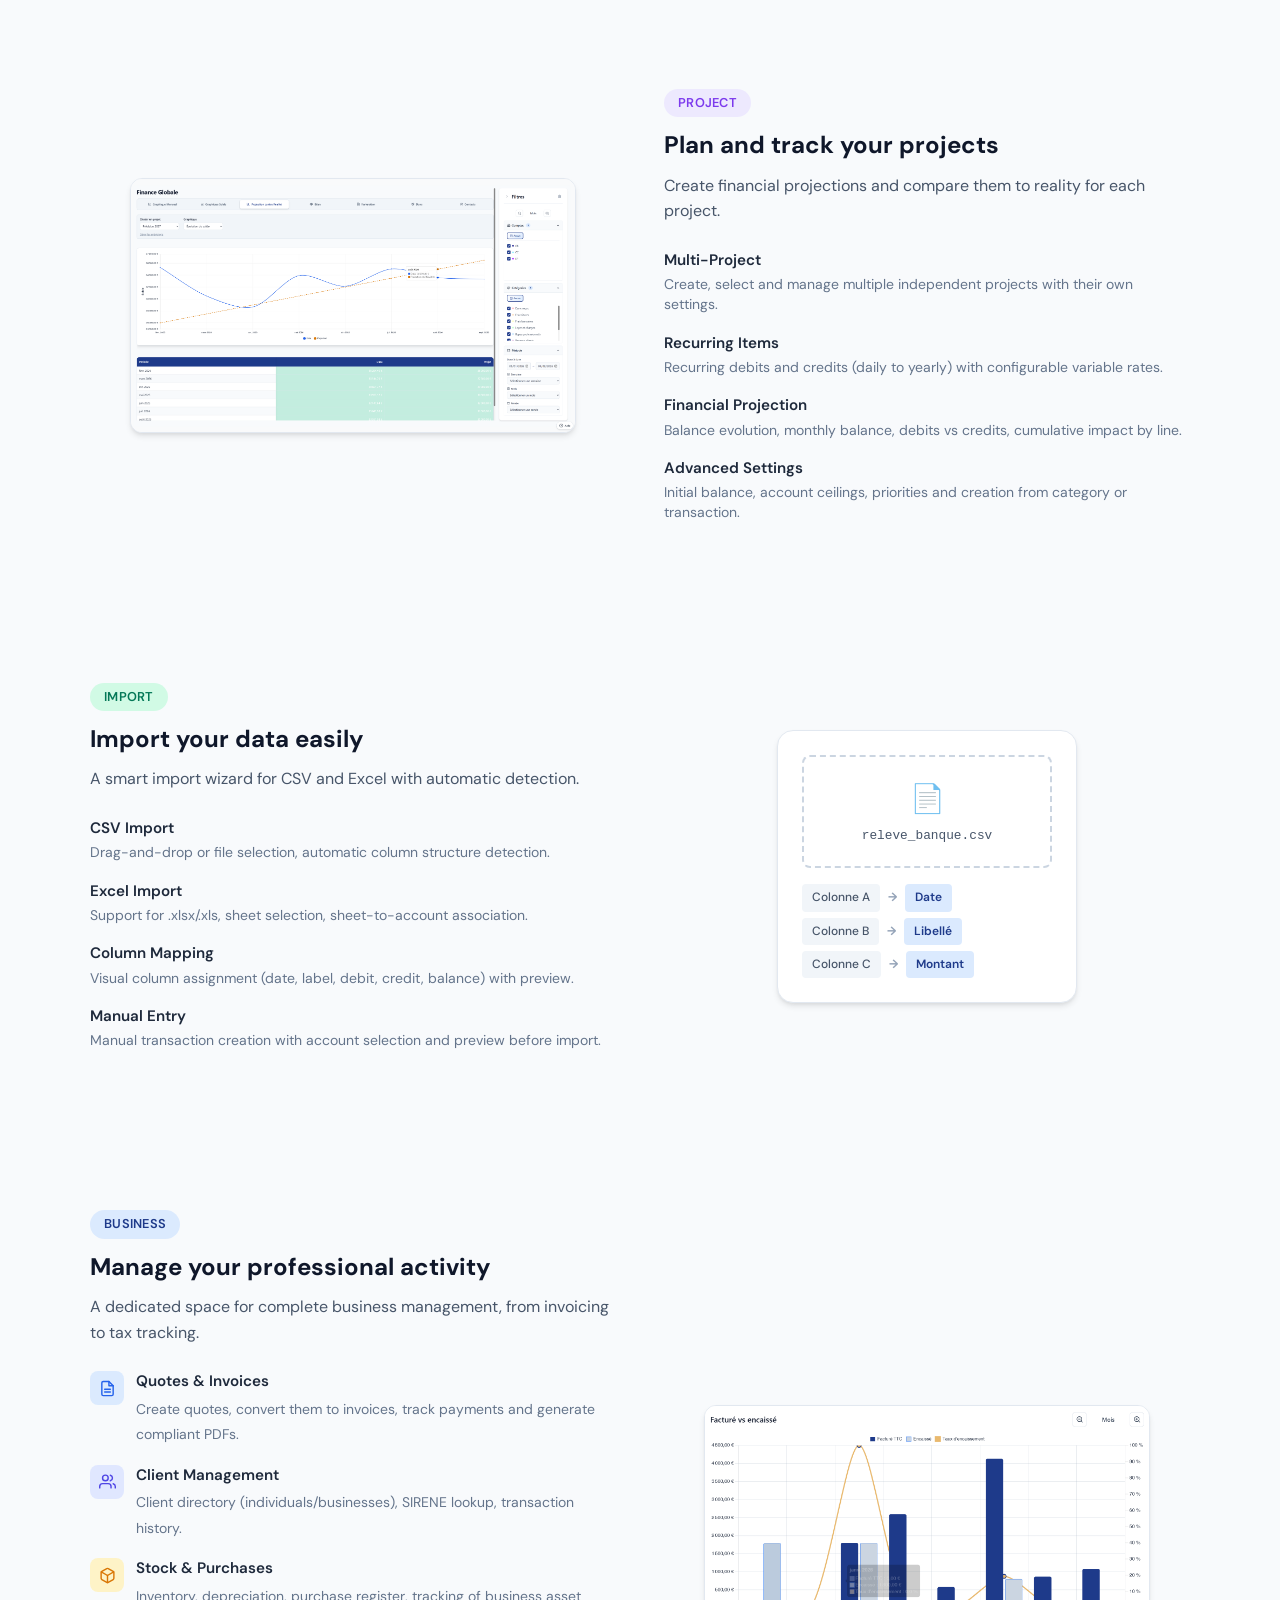
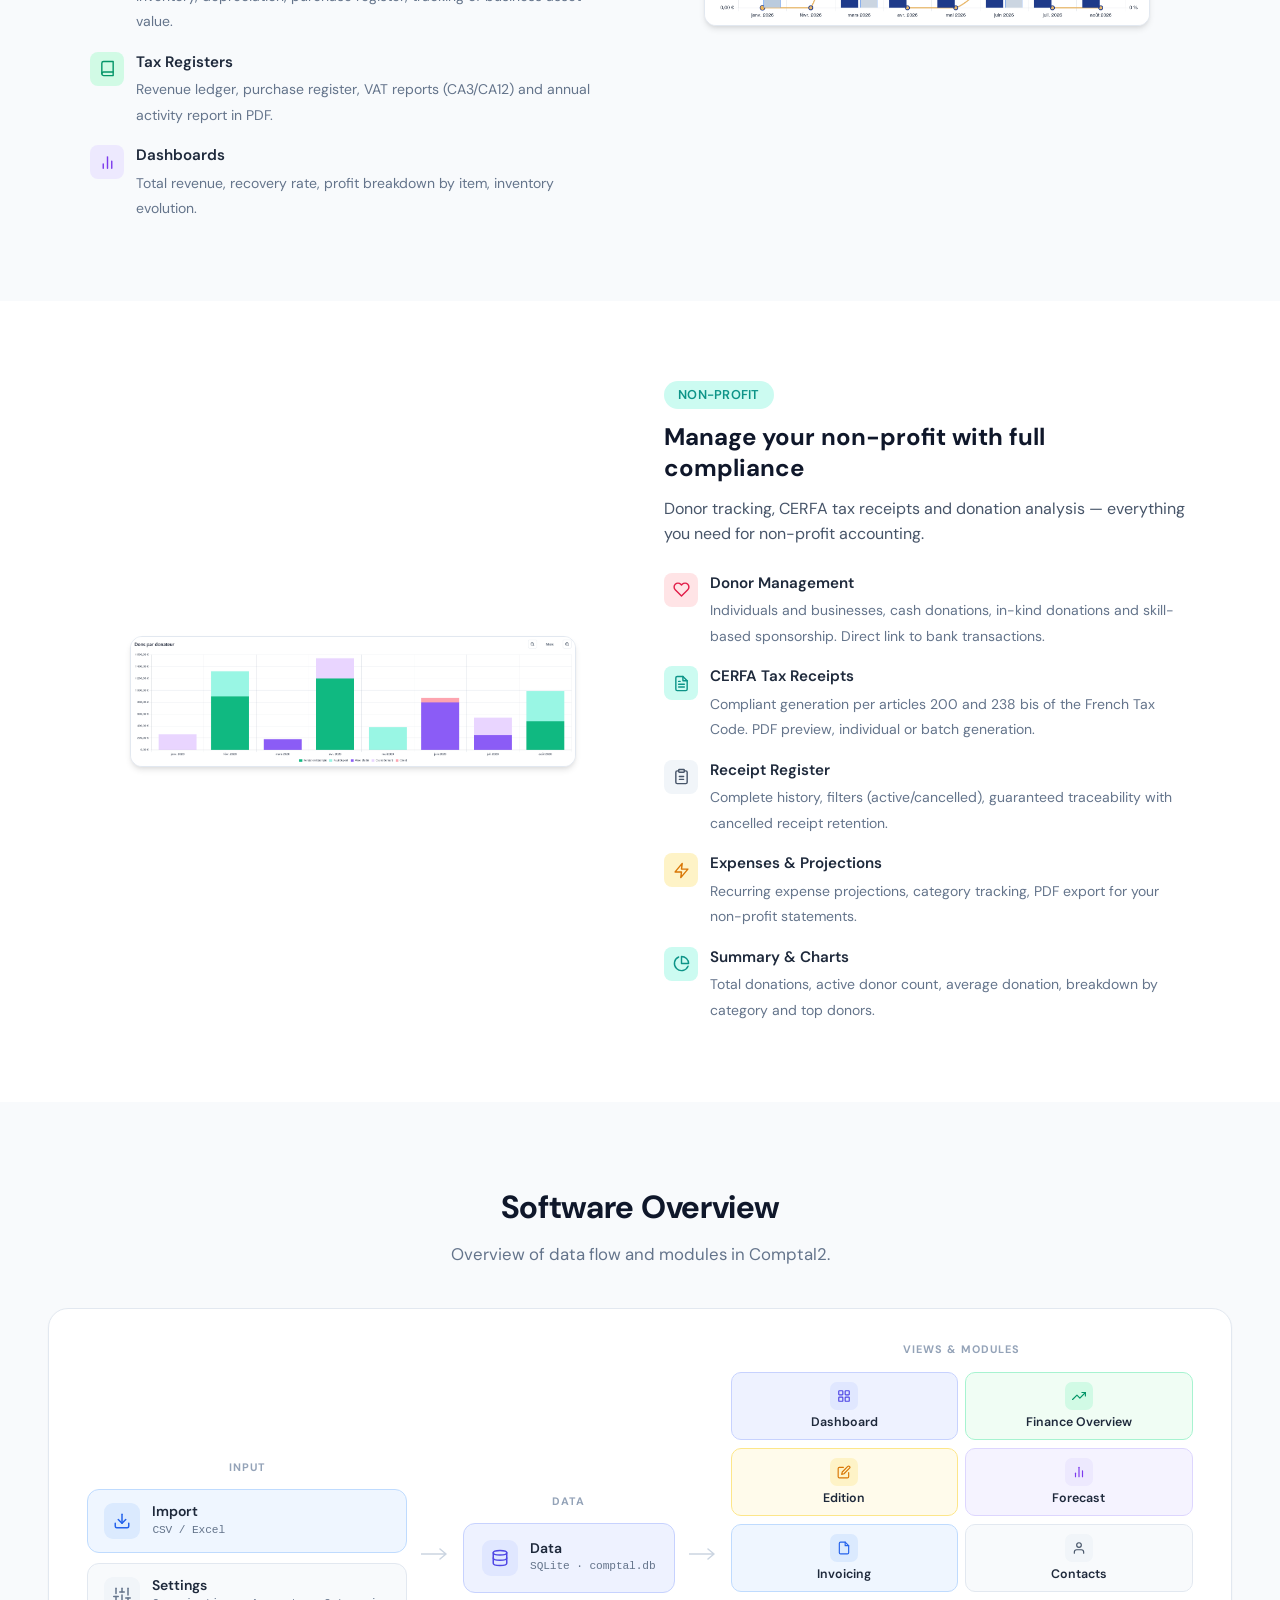
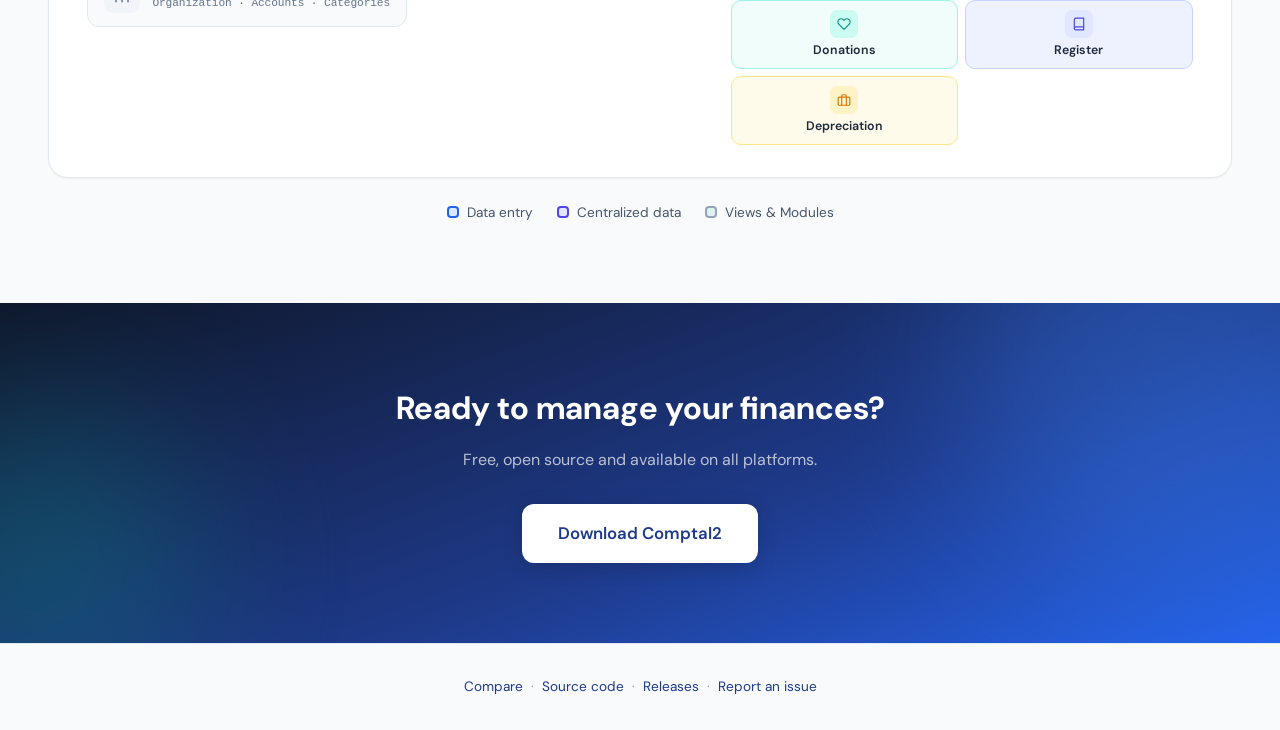
==== commit c49aebf4: "feat(site): pointer les téléchargements vers Comptal2.1 v2.1.3 Met à jour les liens Windows/Linux, l" ====
--- a/public/index.html
+++ b/public/index.html
@@ -28,7 +28,7 @@
     "description": "Logiciel de comptabilité moderne pour Windows et Linux. Open source et gratuit.",
     "applicationCategory": "BusinessApplication",
     "operatingSystem": "Windows, Linux",
-    "softwareVersion": "2.1.2",
+    "softwareVersion": "2.1.3",
     "url": "https://comptal2.org/",
     "downloadUrl": "https://comptal2.org/download.html",
     "license": "https://github.com/AllData-Allergen/Comptal2/blob/main/LICENSE",
--- a/public/styles.css
+++ b/public/styles.css
@@ -1396,6 +1396,16 @@
 }
 
 /* ---------- Platform cards section ---------- */
+.dl-platforms__note {
+  max-width: 720px;
+  margin: 0 auto 1.25rem;
+  padding: 0 1rem;
+  font-size: 0.92rem;
+  line-height: 1.55;
+  color: var(--invoicing-gray-600);
+  text-align: center;
+}
+
 .dl-platforms {
   max-width: 960px;
   margin: 0 auto;
--- a/public/styles.css
+++ b/public/styles.css
@@ -1396,6 +1396,16 @@
 }
 
 /* ---------- Platform cards section ---------- */
+.dl-platforms__note {
+  max-width: 720px;
+  margin: 0 auto 1.25rem;
+  padding: 0 1rem;
+  font-size: 0.92rem;
+  line-height: 1.55;
+  color: var(--invoicing-gray-600);
+  text-align: center;
+}
+
 .dl-platforms {
   max-width: 960px;
   margin: 0 auto;
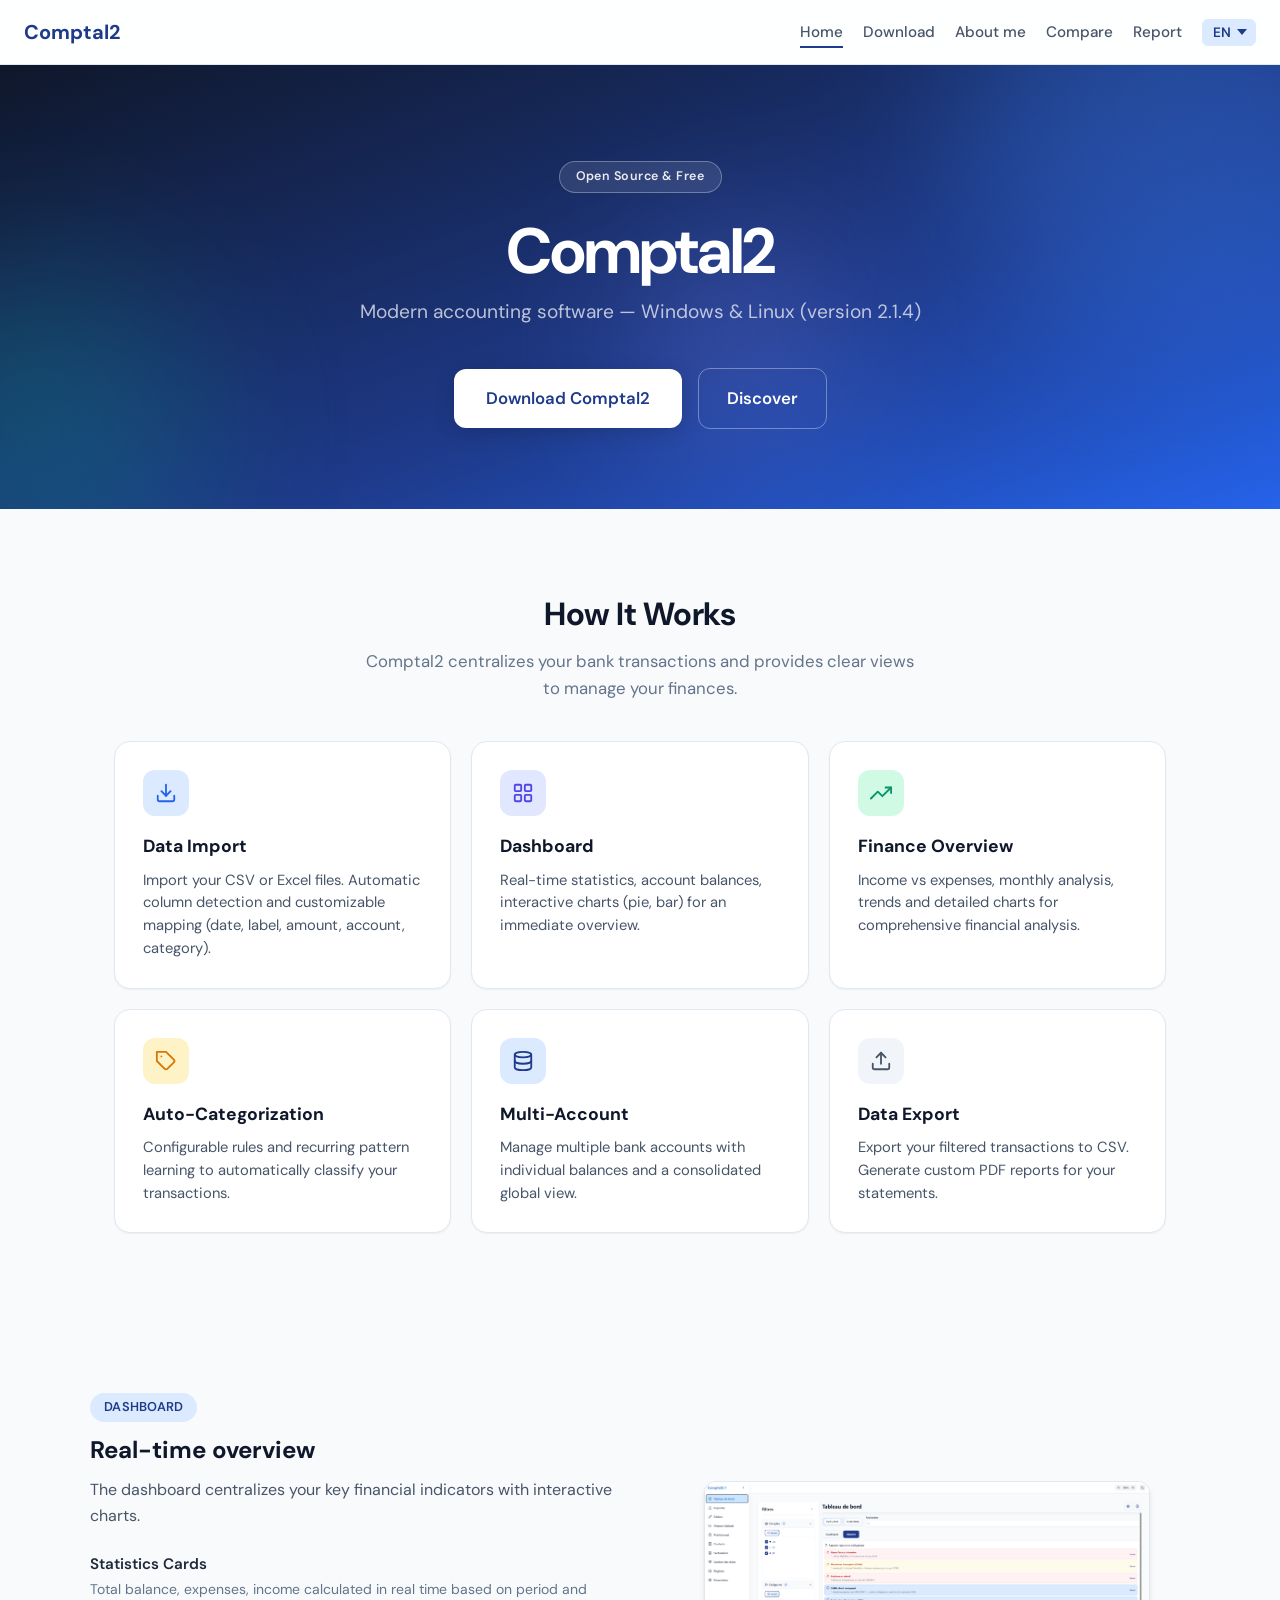
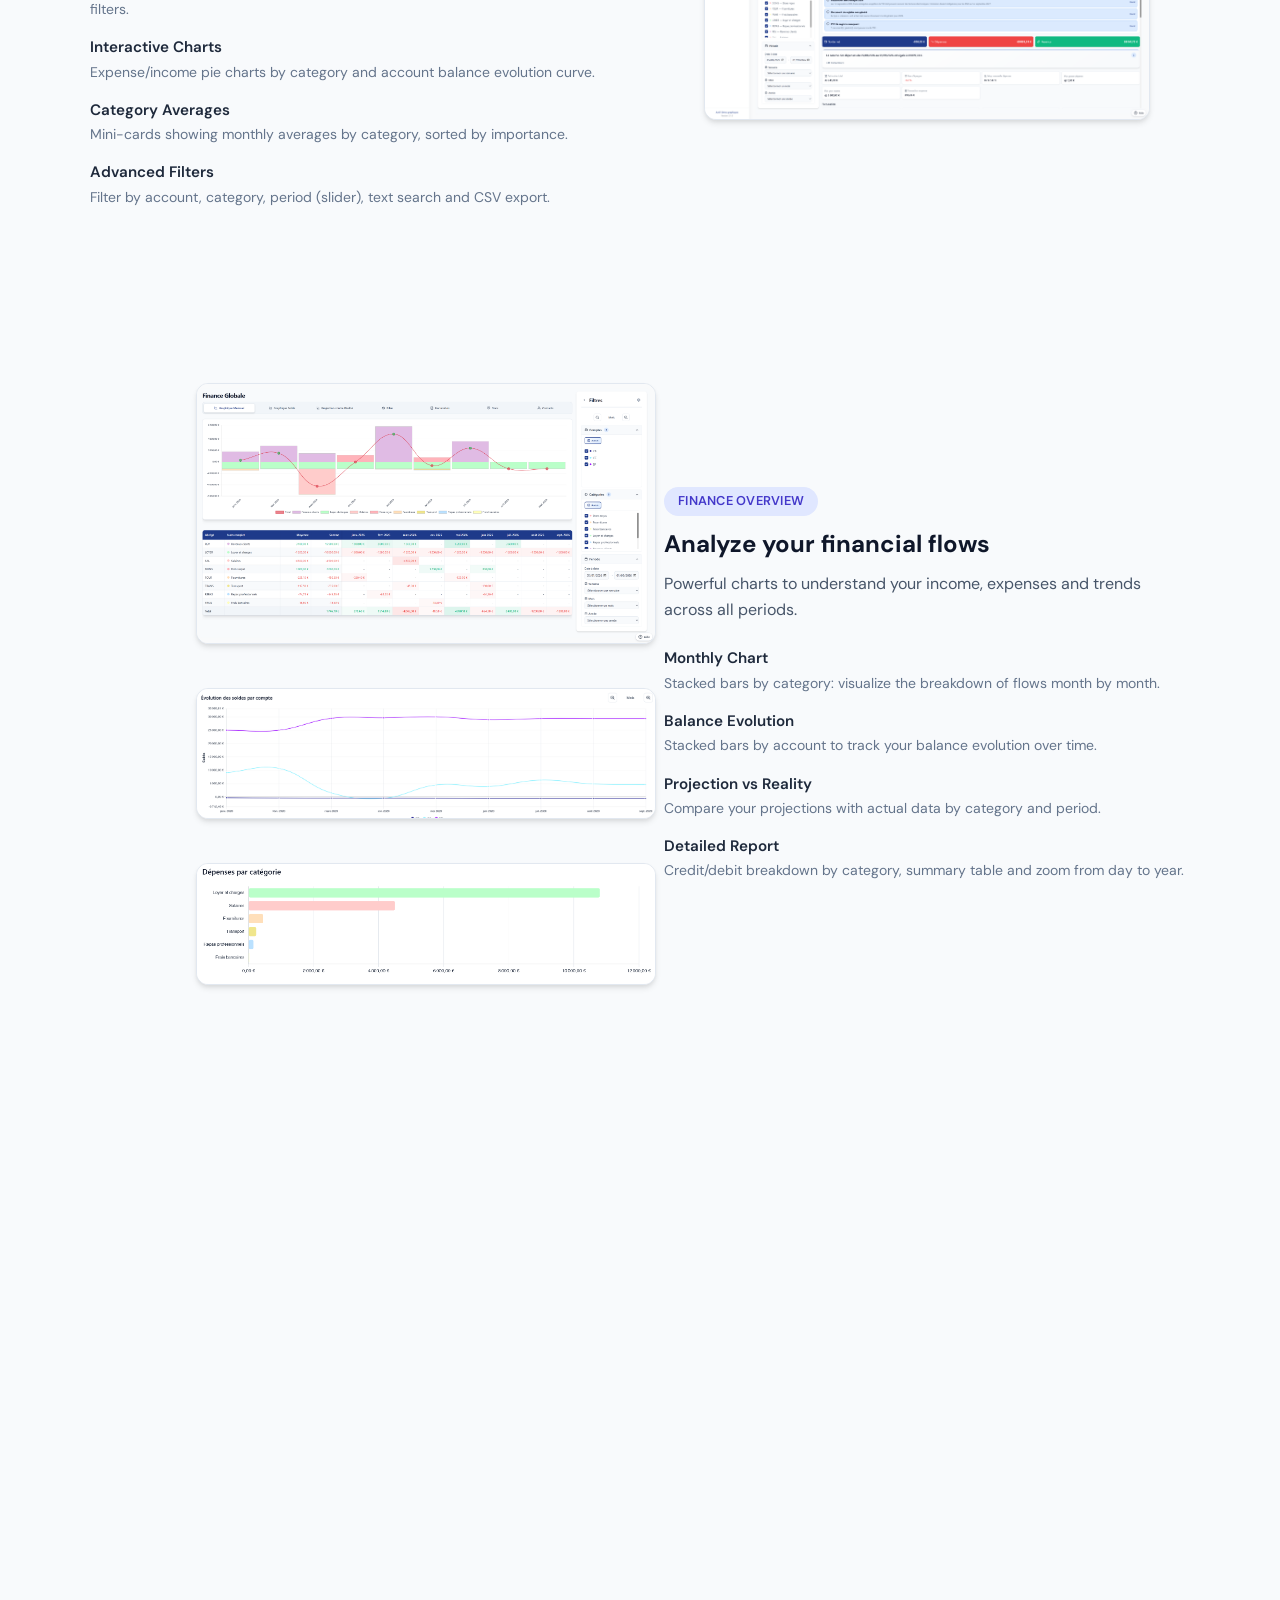
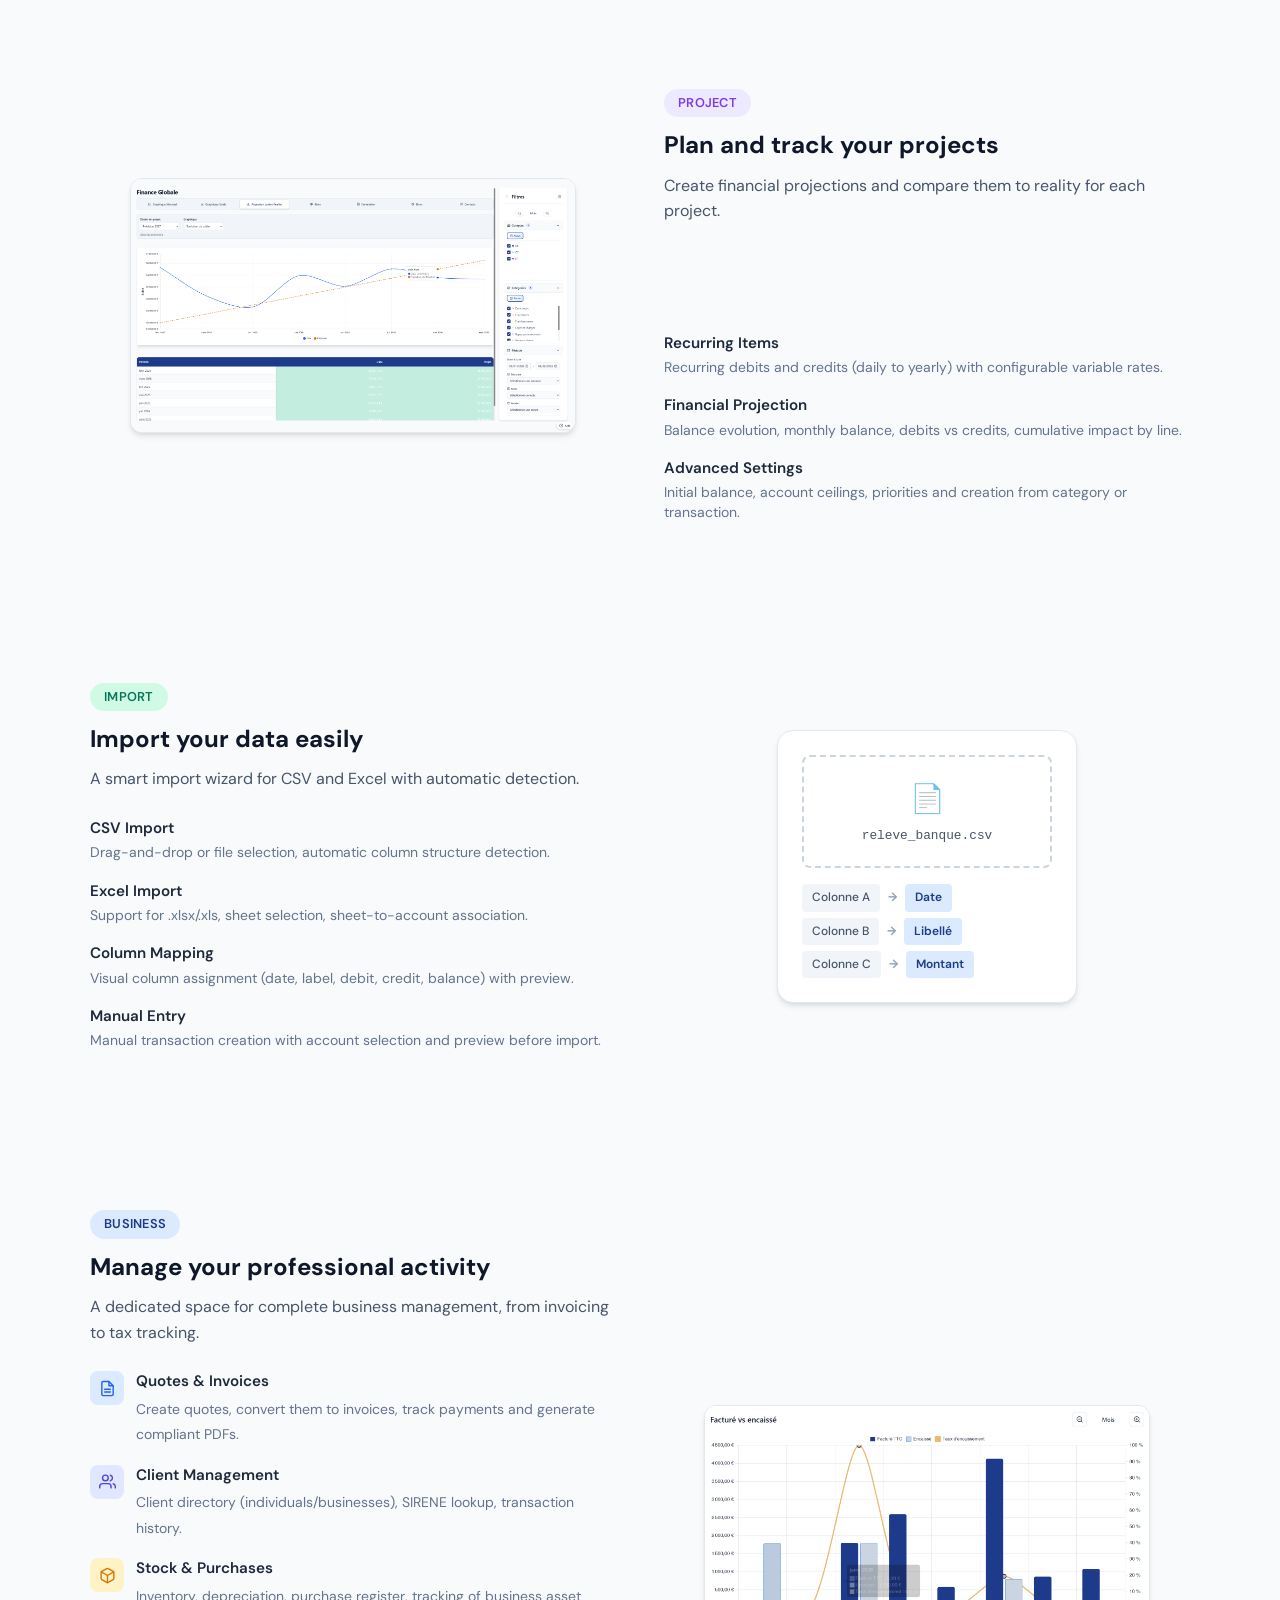
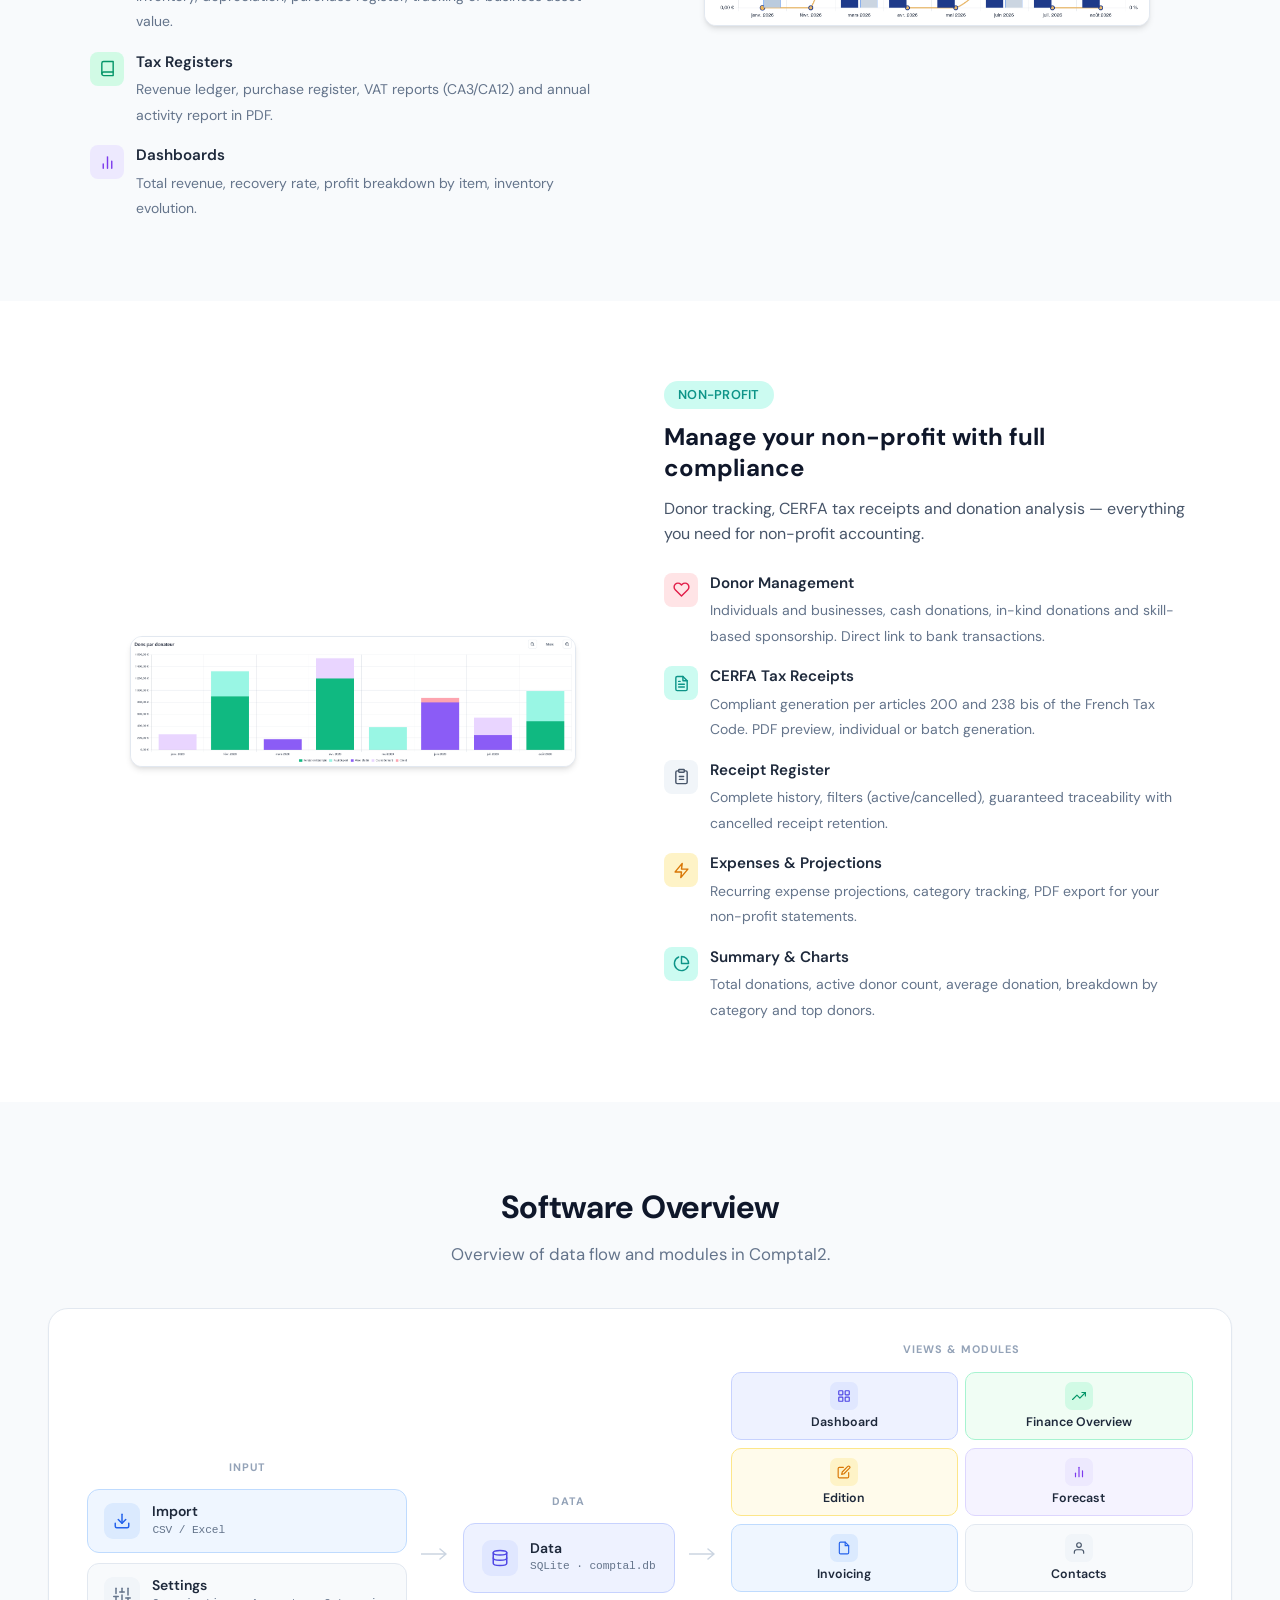
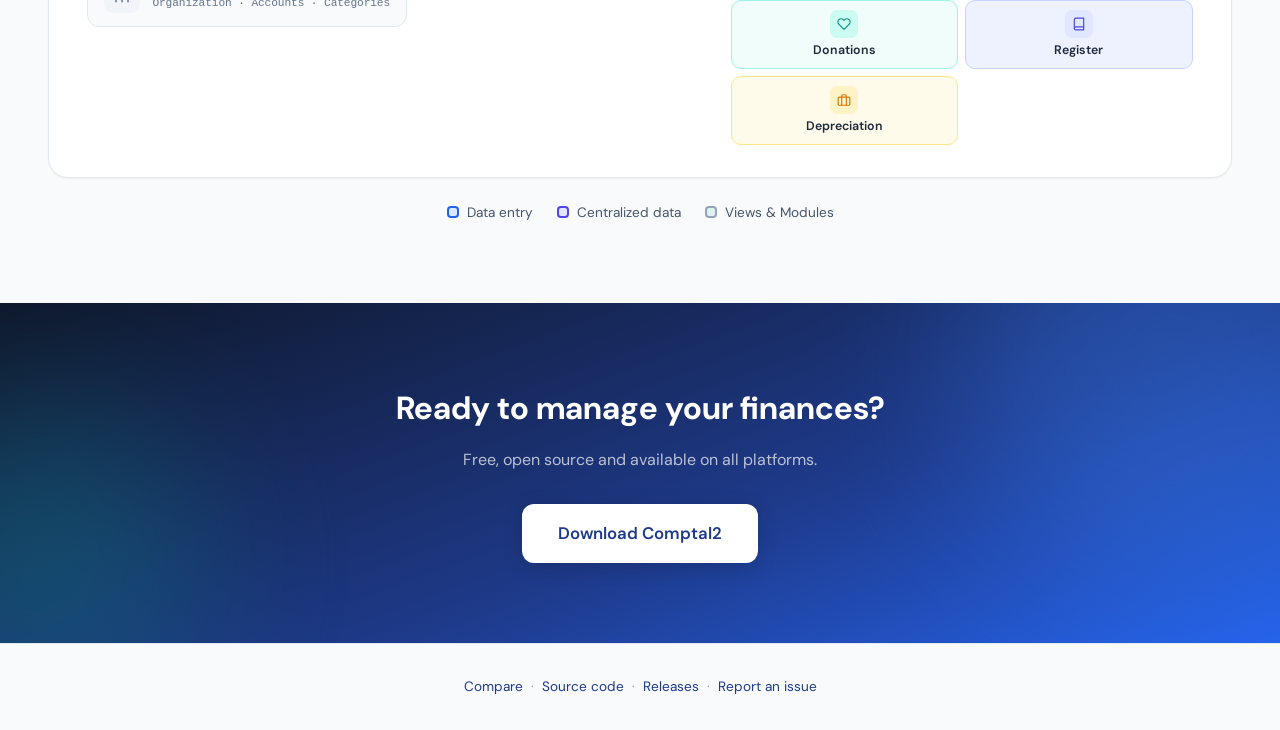
==== commit 38d161c9: "feat(site): Comptal2.1 v2.1.4 - API agents IA & serveur MCP mis en avant - Telechargements pointes s" ====
--- a/public/index.html
+++ b/public/index.html
@@ -10,8 +10,8 @@
   <meta property="og:title" content="Comptal2 — Logiciel de comptabilité moderne">
   <meta property="og:type" content="website">
   <meta property="og:locale" content="fr_FR">
-  <meta name="description" content="Comptal2 — logiciel de comptabilité open source et gratuit pour Windows, macOS et Linux. Tableau de bord, import CSV, modules entreprise et associations.">
-  <meta property="og:description" content="Comptal2 — logiciel de comptabilité open source et gratuit pour Windows, macOS et Linux. Tableau de bord, import CSV, entreprise, associations.">
+  <meta name="description" content="Comptal2 — logiciel de comptabilité open source et gratuit pour Windows, macOS et Linux. Tableau de bord, import CSV, modules entreprise et associations. Inclut l'API agents IA locale et le serveur MCP.">
+  <meta property="og:description" content="Comptal2 — logiciel de comptabilité open source et gratuit pour Windows, macOS et Linux. Tableau de bord, import CSV, entreprise, associations, API agents IA locale et serveur MCP.">
   <meta name="twitter:card" content="summary">
   <meta name="twitter:title" content="Comptal2 — Logiciel de comptabilité moderne">
   <meta name="twitter:description" content="Comptal2 — logiciel de comptabilité open source et gratuit pour Windows, macOS et Linux.">
@@ -28,9 +28,10 @@
     "description": "Logiciel de comptabilité moderne pour Windows et Linux. Open source et gratuit.",
     "applicationCategory": "BusinessApplication",
     "operatingSystem": "Windows, Linux",
-    "softwareVersion": "2.1.3",
+    "softwareVersion": "2.1.4",
     "url": "https://comptal2.org/",
     "downloadUrl": "https://comptal2.org/download.html",
+    "features": ["API agents IA locale", "Serveur MCP (Model Context Protocol)", "Tableau de bord", "Import CSV/Excel", "Finance global", "Facturation", "Dons associations"],
     "license": "https://github.com/AllData-Allergen/Comptal2/blob/main/LICENSE",
     "codeRepository": "https://github.com/AllData-Allergen/Comptal2",
     "offers": {
--- a/public/styles.css
+++ b/public/styles.css
@@ -1649,6 +1649,89 @@
   border-color: var(--invoicing-primary-lighter);
 }
 
+/* ========== API Agents IA & MCP ========== */
+.dl-mcp {
+  margin: 3rem 0;
+  padding: 2rem 1rem;
+  background: var(--invoicing-gray-50);
+  border: 1px solid var(--invoicing-gray-200);
+  border-radius: 12px;
+}
+
+.dl-mcp__card {
+  max-width: 900px;
+  margin: 0 auto;
+  display: flex;
+  gap: 1.5rem;
+  align-items: flex-start;
+}
+
+.dl-mcp__icon-wrap {
+  flex-shrink: 0;
+  width: 48px;
+  height: 48px;
+  border-radius: 10px;
+  background: var(--invoicing-primary);
+  display: flex;
+  align-items: center;
+  justify-content: center;
+}
+
+.dl-mcp__icon-wrap svg {
+  width: 24px;
+  height: 24px;
+  color: #fff;
+}
+
+.dl-mcp__body {
+  flex: 1;
+}
+
+.dl-mcp__title {
+  font-size: 1.25rem;
+  font-weight: 600;
+  margin: 0 0 0.5rem;
+  color: var(--invoicing-gray-900);
+}
+
+.dl-mcp__desc {
+  font-size: 0.95rem;
+  line-height: 1.6;
+  margin: 0 0 1rem;
+  color: var(--invoicing-gray-700);
+}
+
+.dl-mcp__list {
+  margin: 0 0 1rem;
+  padding-left: 1.2rem;
+  color: var(--invoicing-gray-700);
+  font-size: 0.9rem;
+  line-height: 1.6;
+}
+
+.dl-mcp__list li {
+  margin-bottom: 0.4rem;
+}
+
+.dl-mcp__btn {
+  display: inline-flex;
+  align-items: center;
+  gap: 6px;
+  font-size: 0.9rem;
+  font-weight: 500;
+  color: var(--invoicing-primary);
+  text-decoration: none;
+  padding: 8px 16px;
+  border: 1px solid var(--invoicing-primary-lightest);
+  border-radius: 8px;
+  transition: all 0.2s ease;
+}
+
+.dl-mcp__btn:hover {
+  background: var(--invoicing-primary-lightest);
+  border-color: var(--invoicing-primary-lighter);
+}
+
 /* ========== Footer ========== */
 .footer {
   margin-top: auto;
--- a/public/styles.css
+++ b/public/styles.css
@@ -1649,6 +1649,89 @@
   border-color: var(--invoicing-primary-lighter);
 }
 
+/* ========== API Agents IA & MCP ========== */
+.dl-mcp {
+  margin: 3rem 0;
+  padding: 2rem 1rem;
+  background: var(--invoicing-gray-50);
+  border: 1px solid var(--invoicing-gray-200);
+  border-radius: 12px;
+}
+
+.dl-mcp__card {
+  max-width: 900px;
+  margin: 0 auto;
+  display: flex;
+  gap: 1.5rem;
+  align-items: flex-start;
+}
+
+.dl-mcp__icon-wrap {
+  flex-shrink: 0;
+  width: 48px;
+  height: 48px;
+  border-radius: 10px;
+  background: var(--invoicing-primary);
+  display: flex;
+  align-items: center;
+  justify-content: center;
+}
+
+.dl-mcp__icon-wrap svg {
+  width: 24px;
+  height: 24px;
+  color: #fff;
+}
+
+.dl-mcp__body {
+  flex: 1;
+}
+
+.dl-mcp__title {
+  font-size: 1.25rem;
+  font-weight: 600;
+  margin: 0 0 0.5rem;
+  color: var(--invoicing-gray-900);
+}
+
+.dl-mcp__desc {
+  font-size: 0.95rem;
+  line-height: 1.6;
+  margin: 0 0 1rem;
+  color: var(--invoicing-gray-700);
+}
+
+.dl-mcp__list {
+  margin: 0 0 1rem;
+  padding-left: 1.2rem;
+  color: var(--invoicing-gray-700);
+  font-size: 0.9rem;
+  line-height: 1.6;
+}
+
+.dl-mcp__list li {
+  margin-bottom: 0.4rem;
+}
+
+.dl-mcp__btn {
+  display: inline-flex;
+  align-items: center;
+  gap: 6px;
+  font-size: 0.9rem;
+  font-weight: 500;
+  color: var(--invoicing-primary);
+  text-decoration: none;
+  padding: 8px 16px;
+  border: 1px solid var(--invoicing-primary-lightest);
+  border-radius: 8px;
+  transition: all 0.2s ease;
+}
+
+.dl-mcp__btn:hover {
+  background: var(--invoicing-primary-lightest);
+  border-color: var(--invoicing-primary-lighter);
+}
+
 /* ========== Footer ========== */
 .footer {
   margin-top: auto;
